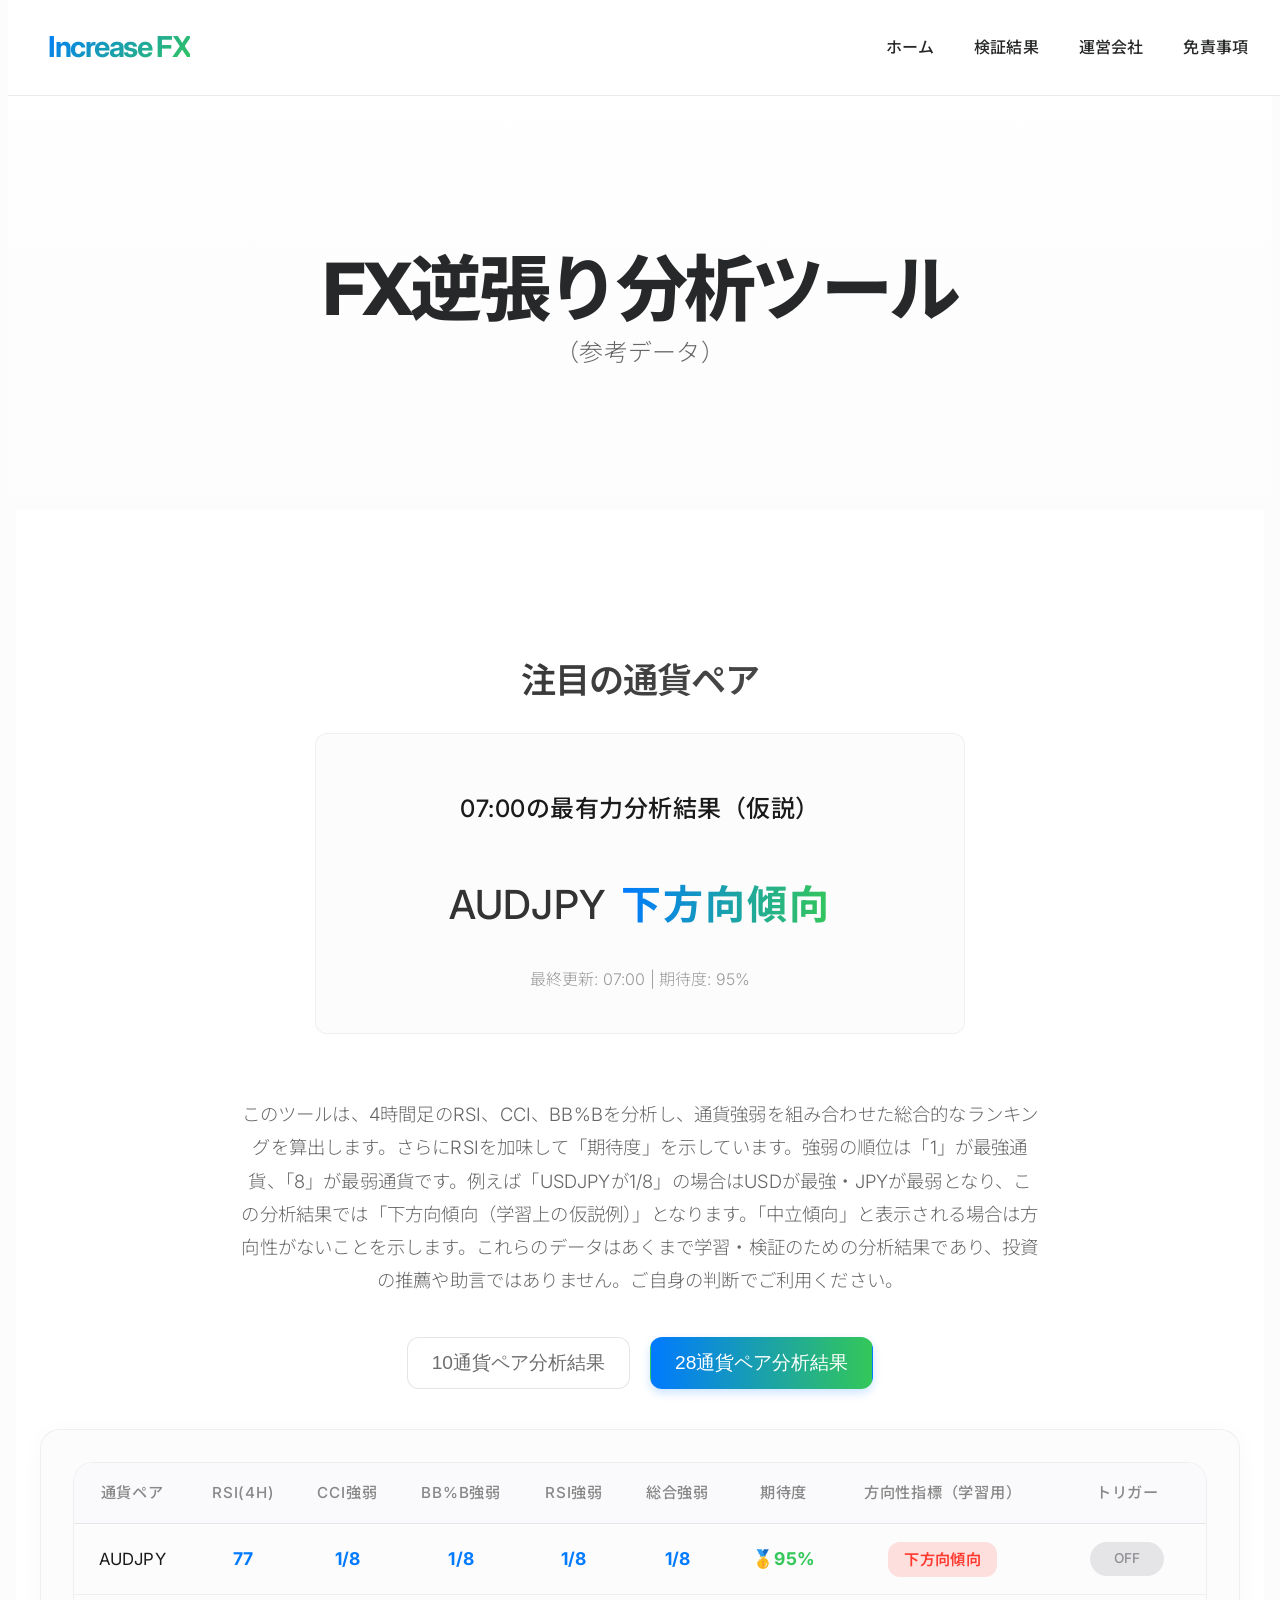
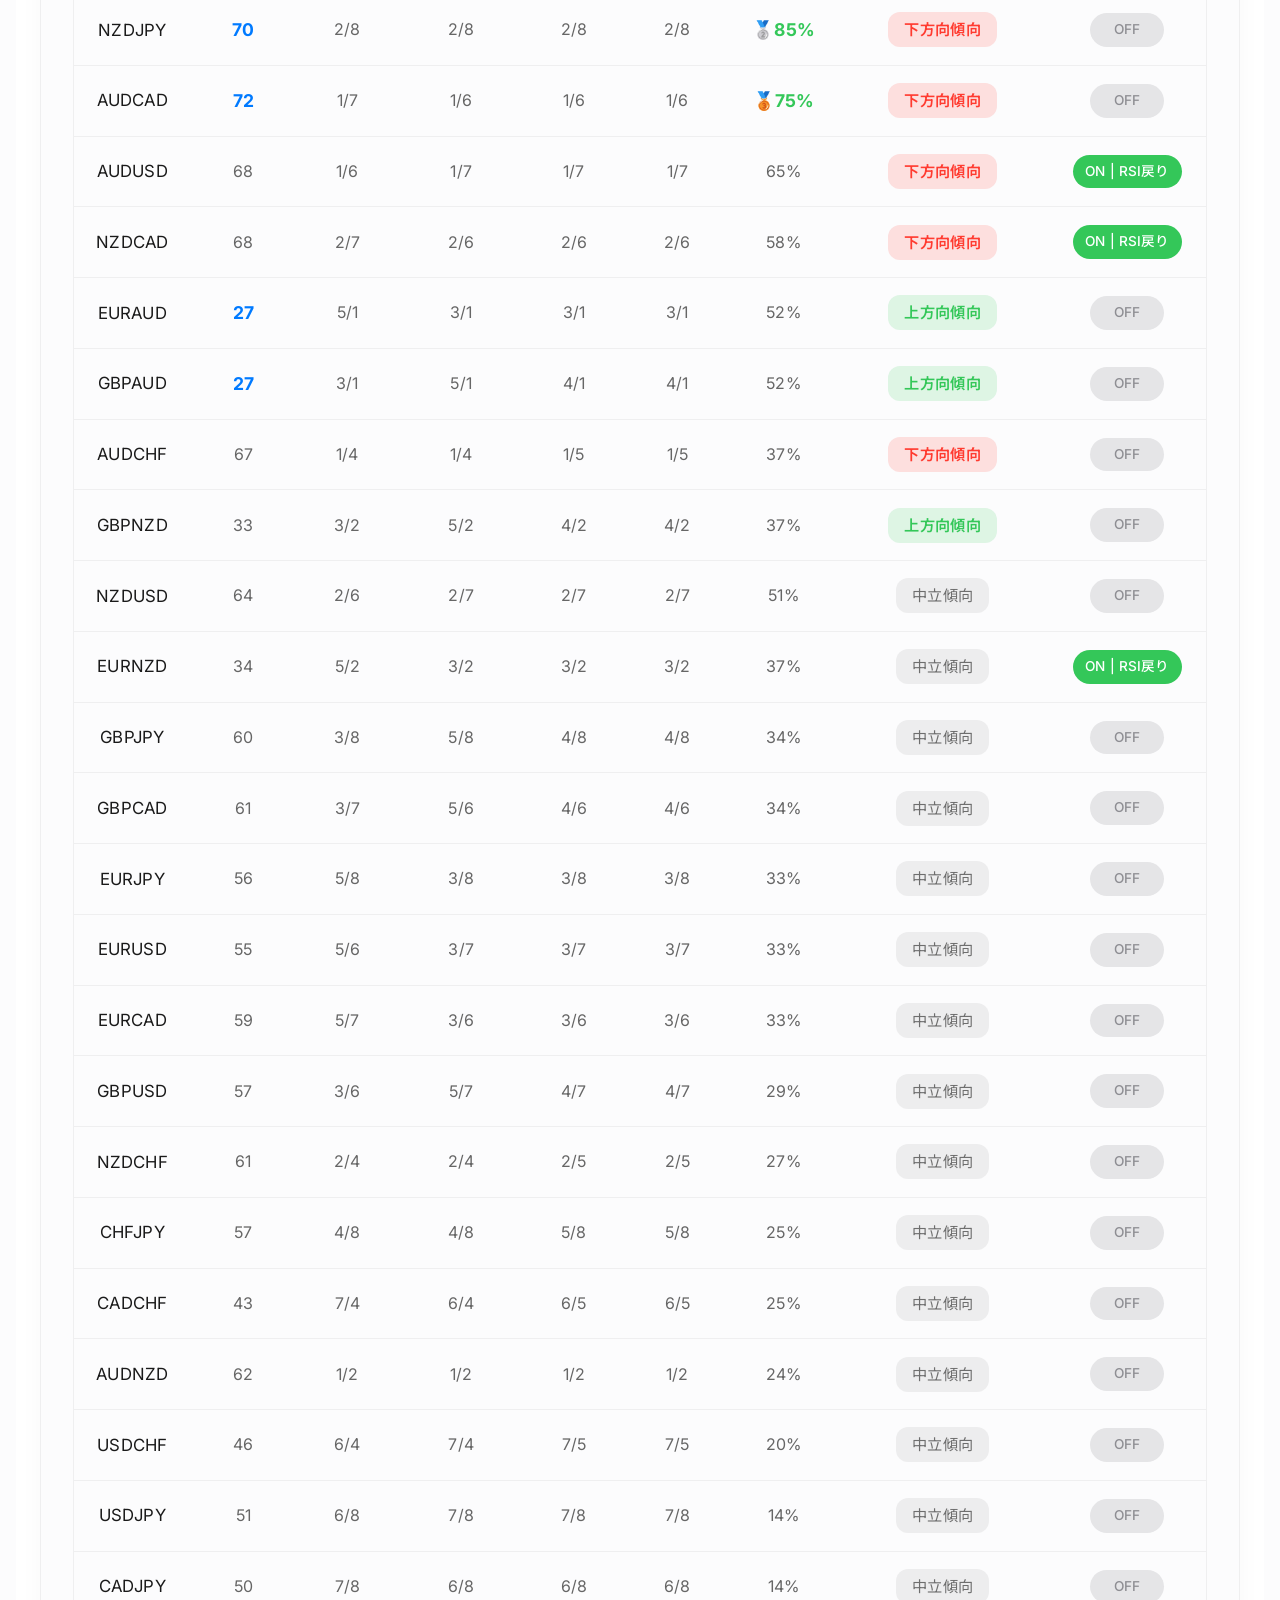
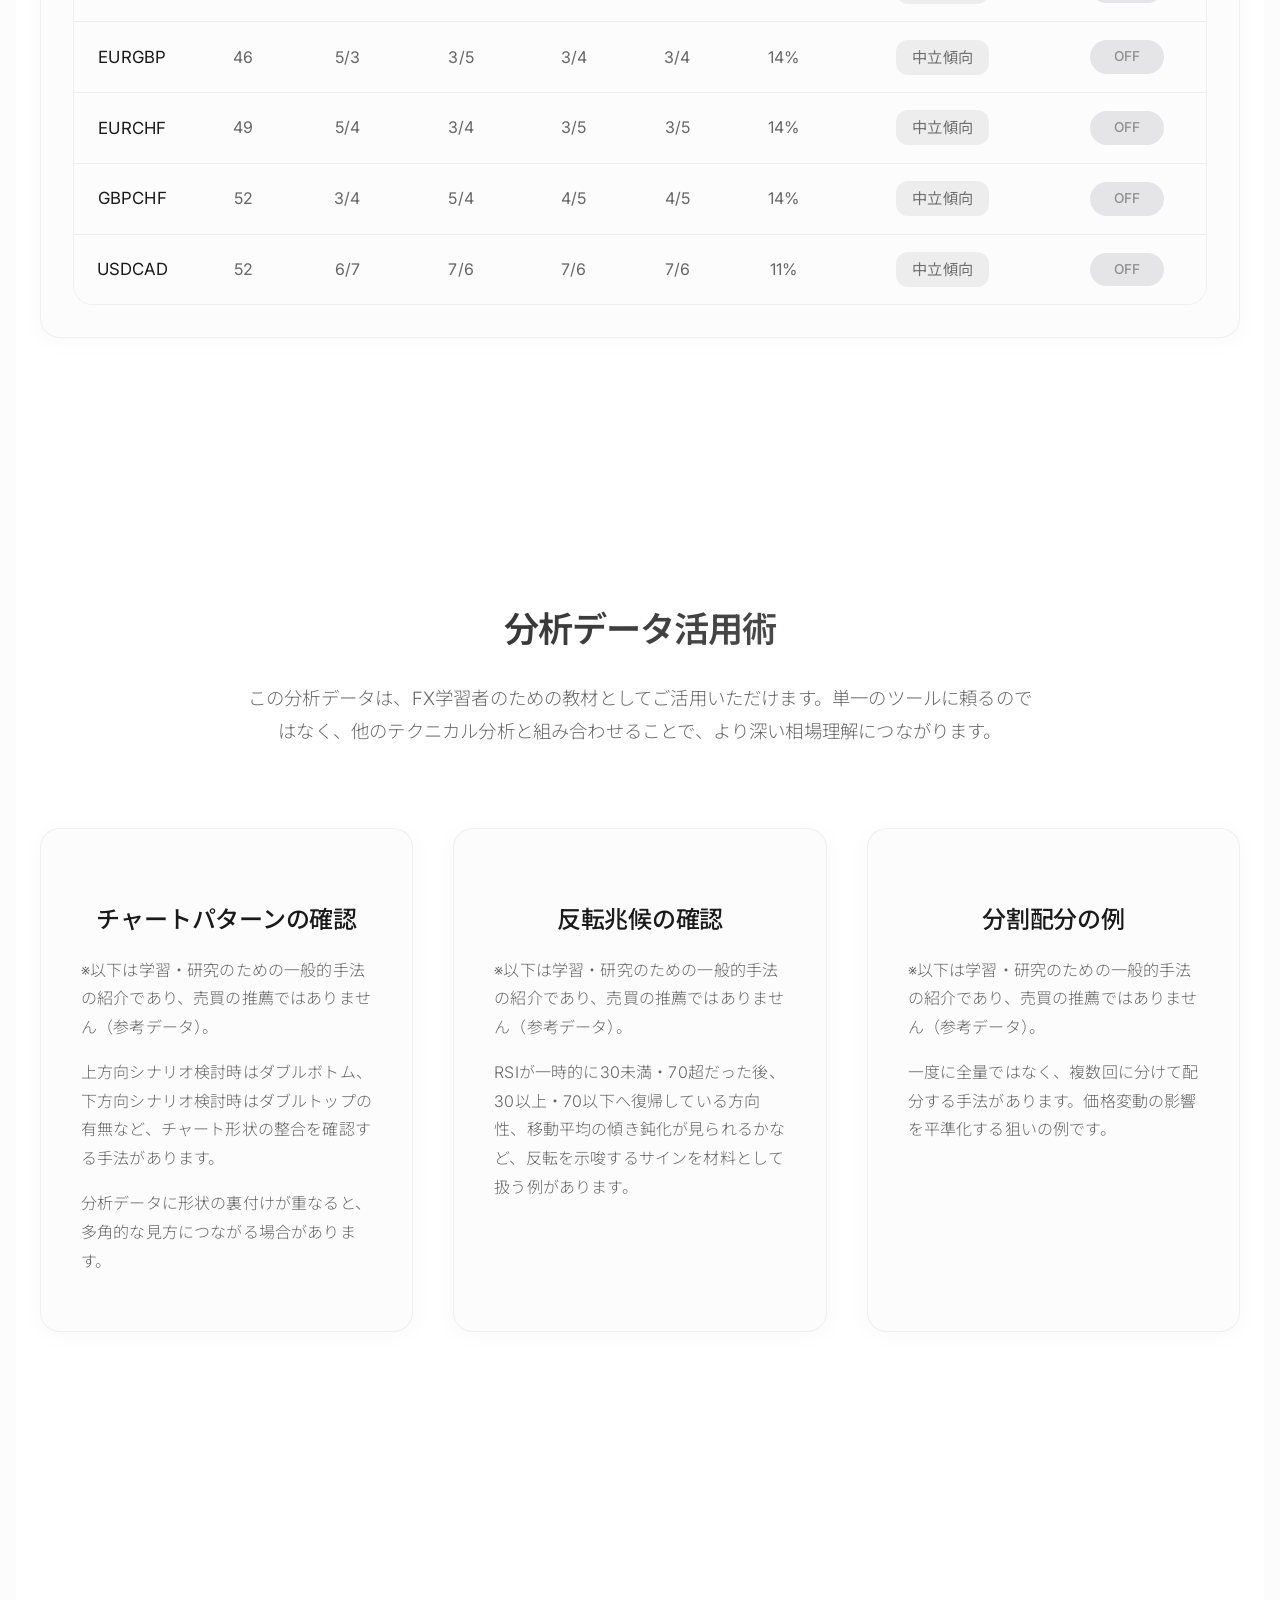
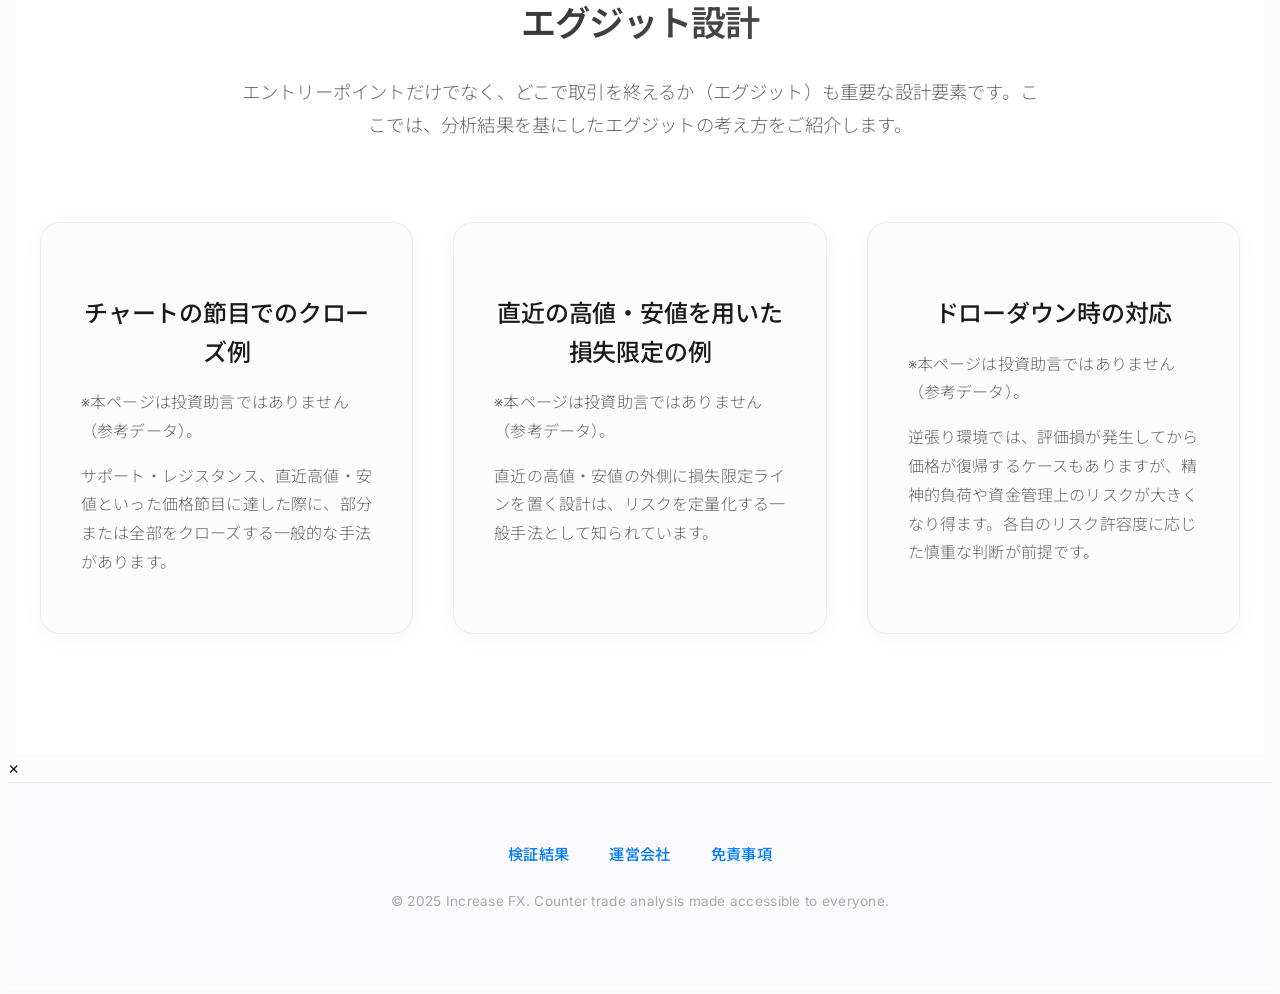
==== index.html @ c48e98fc "Update file_updater.py" ====
<!DOCTYPE html>
<html lang="ja">
<head>
    <meta charset="UTF-8">
    <meta name="viewport" content="width=device-width, initial-scale=1.0">
    <title>Increase FX - Counter Trade Analysis</title>
    <link rel="preconnect" href="https://fonts.googleapis.com">
    <link rel="preconnect" href="https://fonts.gstatic.com" crossorigin>
    <link href="https://fonts.googleapis.com/css2?family=Inter:wght@300;400;500;600;700;800&family=Noto+Sans+JP:wght@300;400;500;700&display=swap" rel="stylesheet">
    <style>
        body {
            font-family: 'Inter', 'Noto Sans JP', 'system-ui', '-apple-system', 'BlinkMacSystemFont', 'Segoe UI', 'Roboto', 'Helvetica Neue', Arial, sans-serif;
            color: #1a1a1a;
            line-height: 1.6;
            letter-spacing: -0.01em;
            font-size: 1.09rem;
            text-rendering: optimizeLegibility;
            font-smooth: always;
            -webkit-font-smoothing: antialiased;
            background: #fcfcfd;
        }

        .nav {
            position: fixed;
            top: 0;
            width: 100%;
            backdrop-filter: blur(20px);
            background: rgba(255, 255, 255, 0.85);
            border-bottom: 1px solid rgba(0, 0, 0, 0.08);
            z-index: 1000;
            padding: 16px 0;
        }

        .nav-container {
            max-width: 1200px;
            margin: 0 auto;
            display: flex;
            justify-content: space-between;
            align-items: center;
            padding: 0 24px;
        }
        
        .logo {
            font-size: 1.8rem;
            font-weight: 700;
            letter-spacing: -0.05em;
            font-family: 'Inter', sans-serif;
            background: linear-gradient(135deg, #007AFF, #34C759);
            -webkit-background-clip: text;
            -webkit-text-fill-color: transparent;
            background-clip: text;
            cursor: pointer;
        }
        
        .nav-links {
            display: flex;
            gap: 40px;
            list-style: none;
        }

        .nav-links a {
            font-weight: 500;
            font-size: 1rem;
            letter-spacing: 0.01em;
            color: #272829;
            text-decoration: none;
            transition: color 0.3s ease;
        }

        .nav-links a:hover {
            color: #007AFF;
        }

        .hero {
            padding: 180px 24px 120px;
            text-align: center;
            background: linear-gradient(180deg, #ffffff 0%, #fcfcfd 100%);
        }

        .hero h1 {
            font-size: 4.5rem;
            font-weight: 800;
            line-height: 1.15;
            letter-spacing: -0.05em;
            color: #272829;
            margin-bottom: 0px;
        }

        .hero p {
            font-size: 1.5rem;
            font-weight: 400;
            color: #6e6e6e;
            line-height: 1.7;
            letter-spacing: 0.01em;
            max-width: 700px;
            margin: 0 auto 48px;
        }
        
        .section {
            padding: 120px 24px;
            max-width: 1200px;
            margin: 0 auto;
            background: #fff;
        }
        
        .section-title {
            font-size: 2.5rem;
            font-weight: 700;
            line-height: 1.2;
            letter-spacing: -0.03em;
            color: #272829;
            text-align: center;
            margin-bottom: 12px;
        }
        
        .summary-box {
            background: #fcfcfd;
            border: 1px solid rgba(0, 0, 0, 0.05);
            border-radius: 12px;
            padding: 24px;
            text-align: center;
            margin: 0 auto 64px;
            max-width: 600px;
        }
        
        .summary-box h3 {
            font-size: 1.8rem;
            font-weight: 600;
            color: #1a1a1a;
            margin-bottom: 24px;
            letter-spacing: 0.02em;
        }
        
        .summary-box p {
            font-size: 2.5rem;
            font-weight: 500;
            color: #333333;
            margin-bottom: 16px;
            letter-spacing: 0.01em;
            display: flex;
            justify-content: center;
            align-items: center;
            gap: 15px;
        }

        .summary-box .summary-pair {
            font-size: 2.5rem;
            font-weight: 500;
            color: #333333;
        }

        .summary-box .summary-entry {
            font-size: 2.5rem;
            font-weight: 700;
            letter-spacing: 0.05em;
            -webkit-background-clip: text;
            -webkit-text-fill-color: transparent;
            background-clip: text;
        }

        .summary-box .summary-entry.up,
        .summary-box .summary-entry.down {
            background-image: linear-gradient(90deg, #007AFF, #34C759);
        }

        .summary-box .summary-entry.buy {
            background-image: linear-gradient(90deg, #34C759, #007AFF);
        }

        .summary-box .summary-entry.sell {
            background-image: linear-gradient(90deg, #FF3B30, #FF6B35);
        }

        .summary-box .summary-entry.neutral {
            background: none;
            -webkit-text-fill-color: #6e6e6e;
            color: #6e6e6e;
        }
        
        .summary-box .time-stamp {
            font-size: 1rem;
            color: #999;
            margin-top: 24px;
        }

        .section-subtitle {
            font-size: 1.15rem;
            font-weight: 400;
            color: #6e6e6e;
            line-height: 1.8;
            letter-spacing: 0.01em;
            text-align: center;
            margin-bottom: 72px;
            max-width: 800px;
            margin-left: auto;
            margin-right: auto;
        }

        .pair-toggle-container {
            display: flex;
            justify-content: center;
            gap: 20px;
            margin-top: 40px;
            margin-bottom: 40px;
        }

        .pair-toggle-btn {
            background: #fff;
            color: #6e6e6e;
            font-size: 1.2rem;
            font-weight: 500;
            padding: 12px 24px;
            border: 1px solid rgba(0, 0, 0, 0.1);
            border-radius: 12px;
            cursor: pointer;
            transition: all 0.3s ease;
        }

        .pair-toggle-btn:hover {
            color: #007AFF;
            border-color: #007AFF;
        }

        .pair-toggle-btn.active {
            background: linear-gradient(90deg, #007AFF, #34C759);
            color: #fff;
            border-color: transparent;
            box-shadow: 0 4px 10px rgba(0, 122, 255, 0.2);
        }

        .card {
            background: #fcfcfd;
            border: 1px solid rgba(0, 0, 0, 0.05);
            border-radius: 20px;
            padding: 32px;
            backdrop-filter: blur(20px);
            transition: all 0.3s ease;
            box-shadow: 0 4px 24px rgba(0, 0, 0, 0.03);
        }

        .card:hover {
            transform: translateY(-8px);
            border-color: rgba(0, 122, 255, 0.2);
            box-shadow: 0 16px 40px rgba(0, 0, 0, 0.08);
        }

        .table-container {
            overflow-x: auto;
            border-radius: 20px;
            background: #fcfcfd;
            border: 1px solid rgba(0, 0, 0, 0.05);
        }

        .data-table {
            width: 100%;
            border-collapse: collapse;
            font-size: 1rem;
            background: #fcfcfd;
        }
        
        .data-table th {
            background: #fafafc;
            padding: 18px 16px;
            text-align: center;
            font-weight: 500;
            border-bottom: 1px solid rgba(0, 0, 0, 0.08);
            color: #888888;
            font-size: 0.95rem;
            text-transform: uppercase;
            letter-spacing: 0.05em;
        }

        .data-table td {
            padding: 18px 16px;
            border-bottom: 1px solid rgba(0, 0, 0, 0.05);
            background: #fcfcfd;
            color: #666666;
            font-size: 1rem;
            text-align: center;
            font-weight: 400;
            letter-spacing: 0.01em;
            cursor: pointer;
        }

        .data-table tr:last-child td {
            border-bottom: none;
        }

        .data-table tr:hover {
            background: #f9f9fb;
        }

        .pair-name {
            font-weight: 600;
            color: #1a1a1a !important;
            font-size: 1.05rem !important;
        }

        .highlight-top3 {
            font-weight: 700 !important;
            font-size: 1.1rem !important;
            color: #34C759 !important;
        }

        .highlight-extreme-ranking {
            font-weight: 700 !important;
            font-size: 1.1rem !important;
            color: #007AFF !important;
        }

        .highlight-rsi-extreme {
            font-weight: 700 !important;
            font-size: 1.1rem !important;
            color: #007AFF !important;
        }

        .entry-normal {
            color: #888888;
            font-weight: 400;
            padding: 8px 16px;
            font-size: 0.95rem;
            letter-spacing: 0.02em;
        }
        
        .entry-stay {
            color: #6e6e6e;
            font-weight: 400;
            padding: 8px 16px;
            border-radius: 12px;
            background: rgba(110, 110, 110, 0.1);
            font-size: 0.95rem;
            letter-spacing: 0.02em;
        }

        .entry-buy {
            background: rgba(52, 199, 89, 0.15);
            color: #34C759;
            font-weight: 600;
            padding: 8px 16px;
            border-radius: 12px;
            font-size: 0.95rem;
            letter-spacing: 0.02em;
        }

        .entry-sell {
            background: rgba(255, 59, 48, 0.15);
            color: #FF3B30;
            font-weight: 600;
            padding: 8px 16px;
            border-radius: 12px;
            font-size: 0.95rem;
            letter-spacing: 0.02em;
        }

        .features {
            display: grid;
            grid-template-columns: repeat(auto-fit, minmax(320px, 1fr));
            gap: 40px;
            margin-top: 80px;
        }

        .feature {
            text-align: left;
            background: #fcfcfd;
            border: 1px solid rgba(0, 0, 0, 0.05);
            border-radius: 20px;
            padding: 40px;
            transition: all 0.3s ease;
            box-shadow: 0 4px 24px rgba(0, 0, 0, 0.03);
        }

        .feature:hover {
            transform: translateY(-8px);
            box-shadow: 0 16px 40px rgba(0, 0, 0, 0.08);
        }

        .feature h3 {
            font-size: 1.5rem;
            font-weight: 600;
            color: #1a1a1a;
            margin: 0 0 16px 0;
            text-align: center;
            letter-spacing: -0.01em;
        }

        .feature p {
            font-size: 1rem;
            font-weight: 400;
            color: #6e6e6e;
            line-height: 1.7;
            letter-spacing: 0.01em;
            margin: 0;
        }

        .footer {
            background: #fafafc;
            padding: 60px 24px;
            text-align: center;
            border-top: 1px solid rgba(0, 0, 0, 0.08);
        }

        .footer p {
            color: #aaaaaa;
            font-size: 0.85rem;
            line-height: 1.6;
            letter-spacing: 0.02em;
        }

        .footer-links {
            display: flex;
            justify-content: center;
            gap: 40px;
            margin-bottom: 24px;
        }

        .footer-links a {
            color: #007AFF;
            text-decoration: none;
            font-weight: 500;
            font-size: 0.95rem;
            letter-spacing: 0.02em;
        }

        .footer-links a:hover {
            text-decoration: underline;
        }

        .page {
            display: none;
            min-height: 80vh;
        }

        .page.active {
            display: block;
        }

        .page h2 {
            font-size: 2.2rem;
            font-weight: 600;
            margin-bottom: 32px;
            background: linear-gradient(135deg, #1a1a1a 0%, #666666 100%);
            -webkit-background-clip: text;
            -webkit-text-fill-color: transparent;
            background-clip: text;
        }

        .page h3 {
            font-size: 1.5rem;
            font-weight: 500;
            margin: 32px 0 16px 0;
            color: #1a1a1a;
        }

        .page p {
            color: #666666;
            line-height: 1.8;
            margin-bottom: 16px;
            font-weight: 300;
        }

        @media (max-width: 768px) {
            .hero h1 {
                font-size: 3.2rem;
                line-height: 1.2;
            }

            .hero p {
                font-size: 1.1rem;
            }

            .nav-links {
                display: none;
            }

            .data-table {
                font-size: 13px;
            }

            .data-table td {
                font-size: 12px;
                padding: 12px 8px;
            }

            .data-table th {
                font-size: 12px;
                padding: 12px 8px;
            }

            .features {
                grid-template-columns: 1fr;
            }

            .footer-links {
                flex-direction: column;
                gap: 16px;
            }

            .section-title {
                font-size: 2rem;
            }

            .pair-toggle-container {
                flex-direction: column;
                align-items: center;
                gap: 8px;
            }

            .pair-toggle-btn {
                width: 100%;
                max-width: 300px;
                border-radius: 12px !important;
            }
        }

        .scroll-indicator {
            position: fixed;
            top: 0;
            left: 0;
            width: 100%;
            height: 3px;
            background: linear-gradient(90deg, #007AFF, #34C759);
            transform-origin: left;
            transform: scaleX(0);
            z-index: 1001;
        }

        .loading {
            text-align: center;
            padding: 20px;
            color: #666;
        }

        .error {
            text-align: center;
            padding: 20px;
            color: #ff4444;
            background: #ffe6e6;
            border-radius: 8px;
            margin: 20px 0;
        }
        
        .trigger-on {
            background: #34C759;
            color: #ffffff;
            font-weight: 500;
            padding: 6px 12px;
            border-radius: 20px;
            font-size: 0.85rem;
            letter-spacing: 0.01em;
            display: inline-block;
            text-align: center;
            min-width: 50px;
            border: none;
            white-space: nowrap;
        }

        .trigger-off {
            background: #e5e5e7;
            color: #8e8e93;
            font-weight: 500;
            padding: 6px 12px;
            border-radius: 20px;
            font-size: 0.85rem;
            letter-spacing: 0.01em;
            display: inline-block;
            text-align: center;
            min-width: 50px;
            border: none;
            white-space: nowrap;
        }
    </style>
</head>
<body>
    <div class="scroll-indicator"></div>
    
    <nav class="nav">
        <div class="nav-container">
            <a href="#" onclick="showPage('home')" class="logo">Increase FX</a>
            <ul class="nav-links">
                <li><a href="#" onclick="showPage('home')">ホーム</a></li>
                <li><a href="#" onclick="showPage('results')">検証結果</a></li>
                <li><a href="#" onclick="showPage('company')">運営会社</a></li>
                <li><a href="#" onclick="showPage('disclaimer')">免責事項</a></li>
            </ul>
        </div>
    </nav>

    <div id="home" class="page active">
        <section class="hero">
            <h1>FX逆張り分析ツール</h1>
            <p>（参考データ）</p>
        </section>

        <section class="section" id="signals-section">
            <h2 class="section-title">注目の通貨ペア</h2>
            
            <div class="summary-box">
                <h3 id="summaryTitle">データ読み込み中...</h3>
                <p>
                    <span id="summaryPair" class="summary-pair"></span> 
                    <span id="summaryEntry" class="summary-entry"></span>
                </p>
                <p id="summaryTime" class="time-stamp"></p>
            </div>
            
            <p class="section-subtitle">このツールは、4時間足のRSI、CCI、BB%Bを分析し、通貨強弱を組み合わせた総合的なランキングを算出します。さらにRSIを加味して「期待度」を示しています。強弱の順位は「1」が最強通貨、「8」が最弱通貨です。例えば「USDJPYが1/8」の場合はUSDが最強・JPYが最弱となり、この分析結果では「下方向傾向（学習上の仮説例）」となります。「中立傾向」と表示される場合は方向性がないことを示します。これらのデータはあくまで学習・検証のための分析結果であり、投資の推薦や助言ではありません。ご自身の判断でご利用ください。</p>
            
            <div class="pair-toggle-container">
                <button class="pair-toggle-btn" id="btn-10pair" onclick="switchPairView('10pair')">10通貨ペア分析結果</button>
                <button class="pair-toggle-btn active" id="btn-28pair" onclick="switchPairView('28pair')">28通貨ペア分析結果</button>
            </div>
            
            <div class="card">
                <div id="loadingIndicator" class="loading">データを読み込んでいます...</div>
                <div id="errorIndicator" class="error" style="display: none;"></div>
                <div class="table-container" id="tableContainer" style="display: none;">
                    <table class="data-table">
                        <thead>
                            <tr>
                                <th>通貨ペア</th>
                                <th>RSI(4H)</th>
                                <th>CCI強弱</th>
                                <th>BB%B強弱</th>
                                <th>RSI強弱</th>
                                <th>総合強弱</th>
                                <th>期待度</th>
                                <th>方向性指標（学習用）</th>
                                <th>トリガー</th>
                            </tr>
                        </thead>
                        <tbody id="dataTable">
                            </tbody>
                    </table>
                </div>
            </div>
        </section>

        <section class="section">
            <h2 class="section-title">分析データ活用術</h2>
            <p class="section-subtitle">この分析データは、FX学習者のための教材としてご活用いただけます。単一のツールに頼るのではなく、他のテクニカル分析と組み合わせることで、より深い相場理解につながります。</p>
            
            <div class="features">
                <div class="feature">
                    <h3>チャートパターンの確認</h3>
                    <p>※以下は学習・研究のための一般的手法の紹介であり、売買の推薦ではありません（参考データ）。</p>
                    <p>上方向シナリオ検討時はダブルボトム、下方向シナリオ検討時はダブルトップの有無など、チャート形状の整合を確認する手法があります。</p>
                    <p>分析データに形状の裏付けが重なると、多角的な見方につながる場合があります。</p>
                </div>
                <div class="feature">
                    <h3>反転兆候の確認</h3>
                    <p>※以下は学習・研究のための一般的手法の紹介であり、売買の推薦ではありません（参考データ）。</p>
                    <p>RSIが一時的に30未満・70超だった後、30以上・70以下へ復帰している方向性、移動平均の傾き鈍化が見られるかなど、反転を示唆するサインを材料として扱う例があります。</p>
                </div>
                <div class="feature">
                    <h3>分割配分の例</h3>
                    <p>※以下は学習・研究のための一般的手法の紹介であり、売買の推薦ではありません（参考データ）。</p>
                    <p>一度に全量ではなく、複数回に分けて配分する手法があります。価格変動の影響を平準化する狙いの例です。</p>
                </div>
            </div>
        </section>

        <section class="section">
            <h2 class="section-title">エグジット設計</h2>
            <p class="section-subtitle">エントリーポイントだけでなく、どこで取引を終えるか（エグジット）も重要な設計要素です。ここでは、分析結果を基にしたエグジットの考え方をご紹介します。</p>
            <div class="features">
                <div class="feature">
                    <h3>チャートの節目でのクローズ例</h3>
                    <p>※本ページは投資助言ではありません（参考データ）。</p>
                    <p>サポート・レジスタンス、直近高値・安値といった価格節目に達した際に、部分または全部をクローズする一般的な手法があります。</p>
                </div>
                <div class="feature">
                    <h3>直近の高値・安値を用いた損失限定の例</h3>
                    <p>※本ページは投資助言ではありません（参考データ）。</p>
                    <p>直近の高値・安値の外側に損失限定ラインを置く設計は、リスクを定量化する一般手法として知られています。</p>
                </div>
                <div class="feature">
                    <h3>ドローダウン時の対応</h3>
                    <p>※本ページは投資助言ではありません（参考データ）。</p>
                    <p>逆張り環境では、評価損が発生してから価格が復帰するケースもありますが、精神的負荷や資金管理上のリスクが大きくなり得ます。各自のリスク許容度に応じた慎重な判断が前提です。</p>
                </div>
            </div>
        </section>
    </div>

    <div id="company" class="page">
        <section class="section">
            <h2>運営会社</h2>
            <h3>会社概要</h3>
            <p>会社名: インクリーズ株式会社</p>
            <p>設立: 2022年12月2日</p>
            <p>資本金: 1,000,000円</p>
            <p>代表者: 中野由仁</p>
            <p>所在地: 大阪市中央区南新町１丁目２−３</p>
            <p>電話: 06-6940-0330</p>
        </section>
    </div>

    <div id="disclaimer" class="page">
        <section class="section">
            <h2>免責事項</h2>
            
            <h3>投資リスクについて</h3>
            <p>FX取引は高いリスクを伴う投資行為です。レバレッジ効果により、投資元本を上回る損失が発生する可能性があります。</p>
            
            <h3>情報の利用について</h3>
            <p>本サイトで提供される情報は、投資の参考情報として提供されており、投資の推薦や勧誘を目的としたものではありません。本サイトの内容は教育・研究用の参考データであり、実際の取引への直接利用は推薦いたしません。</p>
            
            <h3>投資判断の責任</h3>
            <p>すべての投資判断は、利用者ご自身の責任において行ってください。本サイトの情報を利用した結果生じるいかなる損失について、当サイトは一切の責任を負いません。</p>
            
            <h3>情報の正確性について</h3>
            <p>本サイトの情報は正確性を期しておりますが、完全性や適時性を保証するものではありません。表示されるデータは遅延や過去データを含む場合があり、リアルタイムの取引判断に利用できるものではありません。</p>
            
            <h3>第三者責任の否定</h3>
            <p>当サイトにリンクされた外部サービスや掲載データの出典についても、その正確性や完全性を保証するものではありません。</p>
            
            <h3>リスク管理の重要性</h3>
            <p>FX取引を行う際は、適切なリスク管理を行い、余裕資金の範囲内で取引を行うことを強く推薦します。</p>
        </section>
    </div>

    <div id="results" class="page">
        <section class="section">
            <h2>検証結果</h2>
            <p class="section-subtitle">10日分の検証結果です。エントリーしてから240時間分のチャートです。実際にエントリーしてから、どのように価格が推移したかをご確認いただけます。逆張りのトレードの有効性についてご参考ください。</p>
            <div class="card">
                <div class="table-container">
                    <table class="data-table">
                        <thead>
                            <tr>
                                <th style="text-align: center;">エントリー</th>
                                <th style="text-align: center;">8月19日</th>
                                <th style="text-align: center;">8月20日</th>
                                <th style="text-align: center;">8月21日</th>
                                <th style="text-align: center;">8月22日</th>
                                <th style="text-align: center;">8月25日</th>
                                <th style="text-align: center;">8月26日</th>
                                <th style="text-align: center;">8月27日</th>
                                <th style="text-align: center;">8月28日</th>
                                <th style="text-align: center;">8月29日</th>
                                <th style="text-align: center;">9月1日</th>
                            </tr>
                        </thead>
                        <tbody>
                            <tr>
                                <td>0:00</td>
                                <td onclick="showModal('image_afa159.png')"><img src="thumbnail.jpg" alt="チャート画像" class="chart-thumbnail"></td>
                                <td onclick="showModal('image_afa159.png')"><img src="thumbnail.jpg" alt="チャート画像" class="chart-thumbnail"></td>
                                <td onclick="showModal('image_afa159.png')"><img src="thumbnail.jpg" alt="チャート画像" class="chart-thumbnail"></td>
                                <td onclick="showModal('image_afa159.png')"><img src="thumbnail.jpg" alt="チャート画像" class="chart-thumbnail"></td>
                                <td onclick="showModal('image_afa159.png')"><img src="thumbnail.jpg" alt="チャート画像" class="chart-thumbnail"></td>
                                <td onclick="showModal('image_afa159.png')"><img src="thumbnail.jpg" alt="チャート画像" class="chart-thumbnail"></td>
                                <td onclick="showModal('image_afa159.png')"><img src="thumbnail.jpg" alt="チャート画像" class="chart-thumbnail"></td>
                                <td onclick="showModal('image_afa159.png')"><img src="thumbnail.jpg" alt="チャート画像" class="chart-thumbnail"></td>
                                <td onclick="showModal('image_afa159.png')"><img src="thumbnail.jpg" alt="チャート画像" class="chart-thumbnail"></td>
                                <td onclick="showModal('image_afa159.png')"><img src="thumbnail.jpg" alt="チャート画像" class="chart-thumbnail"></td>
                            </tr>
                            <tr>
                                <td>1:00</td>
                                <td onclick="showModal('image_afa159.png')"><img src="thumbnail.jpg" alt="チャート画像" class="chart-thumbnail"></td>
                                <td onclick="showModal('image_afa159.png')"><img src="thumbnail.jpg" alt="チャート画像" class="chart-thumbnail"></td>
                                <td onclick="showModal('image_afa159.png')"><img src="thumbnail.jpg" alt="チャート画像" class="chart-thumbnail"></td>
                                <td onclick="showModal('image_afa159.png')"><img src="thumbnail.jpg" alt="チャート画像" class="chart-thumbnail"></td>
                                <td onclick="showModal('image_afa159.png')"><img src="thumbnail.jpg" alt="チャート画像" class="chart-thumbnail"></td>
                                <td onclick="showModal('image_afa159.png')"><img src="thumbnail.jpg" alt="チャート画像" class="chart-thumbnail"></td>
                                <td onclick="showModal('image_afa159.png')"><img src="thumbnail.jpg" alt="チャート画像" class="chart-thumbnail"></td>
                                <td onclick="showModal('image_afa159.png')"><img src="thumbnail.jpg" alt="チャート画像" class="chart-thumbnail"></td>
                                <td onclick="showModal('image_afa159.png')"><img src="thumbnail.jpg" alt="チャート画像" class="chart-thumbnail"></td>
                                <td onclick="showModal('image_afa159.png')"><img src="thumbnail.jpg" alt="チャート画像" class="chart-thumbnail"></td>
                            </tr>
                            <tr>
                                <td>2:00</td>
                                <td onclick="showModal('image_afa159.png')"><img src="thumbnail.jpg" alt="チャート画像" class="chart-thumbnail"></td>
                                <td onclick="showModal('image_afa159.png')"><img src="thumbnail.jpg" alt="チャート画像" class="chart-thumbnail"></td>
                                <td onclick="showModal('image_afa159.png')"><img src="thumbnail.jpg" alt="チャート画像" class="chart-thumbnail"></td>
                                <td onclick="showModal('image_afa159.png')"><img src="thumbnail.jpg" alt="チャート画像" class="chart-thumbnail"></td>
                                <td onclick="showModal('image_afa159.png')"><img src="thumbnail.jpg" alt="チャート画像" class="chart-thumbnail"></td>
                                <td onclick="showModal('image_afa159.png')"><img src="thumbnail.jpg" alt="チャート画像" class="chart-thumbnail"></td>
                                <td onclick="showModal('image_afa159.png')"><img src="thumbnail.jpg" alt="チャート画像" class="chart-thumbnail"></td>
                                <td onclick="showModal('image_afa159.png')"><img src="thumbnail.jpg" alt="チャート画像" class="chart-thumbnail"></td>
                                <td onclick="showModal('image_afa159.png')"><img src="thumbnail.jpg" alt="チャート画像" class="chart-thumbnail"></td>
                                <td onclick="showModal('image_afa159.png')"><img src="thumbnail.jpg" alt="チャート画像" class="chart-thumbnail"></td>
                            </tr>
                            <tr>
                                <td>3:00</td>
                                <td onclick="showModal('image_afa159.png')"><img src="thumbnail.jpg" alt="チャート画像" class="chart-thumbnail"></td>
                                <td onclick="showModal('image_afa159.png')"><img src="thumbnail.jpg" alt="チャート画像" class="chart-thumbnail"></td>
                                <td onclick="showModal('image_afa159.png')"><img src="thumbnail.jpg" alt="チャート画像" class="chart-thumbnail"></td>
                                <td onclick="showModal('image_afa159.png')"><img src="thumbnail.jpg" alt="チャート画像" class="chart-thumbnail"></td>
                                <td onclick="showModal('image_afa159.png')"><img src="thumbnail.jpg" alt="チャート画像" class="chart-thumbnail"></td>
                                <td onclick="showModal('image_afa159.png')"><img src="thumbnail.jpg" alt="チャート画像" class="chart-thumbnail"></td>
                                <td onclick="showModal('image_afa159.png')"><img src="thumbnail.jpg" alt="チャート画像" class="chart-thumbnail"></td>
                                <td onclick="showModal('image_afa159.png')"><img src="thumbnail.jpg" alt="チャート画像" class="chart-thumbnail"></td>
                                <td onclick="showModal('image_afa159.png')"><img src="thumbnail.jpg" alt="チャート画像" class="chart-thumbnail"></td>
                                <td onclick="showModal('image_afa159.png')"><img src="thumbnail.jpg" alt="チャート画像" class="chart-thumbnail"></td>
                            </tr>
                            <tr>
                                <td>4:00</td>
                                <td onclick="showModal('image_afa159.png')"><img src="thumbnail.jpg" alt="チャート画像" class="chart-thumbnail"></td>
                                <td onclick="showModal('image_afa159.png')"><img src="thumbnail.jpg" alt="チャート画像" class="chart-thumbnail"></td>
                                <td onclick="showModal('image_afa159.png')"><img src="thumbnail.jpg" alt="チャート画像" class="chart-thumbnail"></td>
                                <td onclick="showModal('image_afa159.png')"><img src="thumbnail.jpg" alt="チャート画像" class="chart-thumbnail"></td>
                                <td onclick="showModal('image_afa159.png')"><img src="thumbnail.jpg" alt="チャート画像" class="chart-thumbnail"></td>
                                <td onclick="showModal('image_afa159.png')"><img src="thumbnail.jpg" alt="チャート画像" class="chart-thumbnail"></td>
                                <td onclick="showModal('image_afa159.png')"><img src="thumbnail.jpg" alt="チャート画像" class="chart-thumbnail"></td>
                                <td onclick="showModal('image_afa159.png')"><img src="thumbnail.jpg" alt="チャート画像" class="chart-thumbnail"></td>
                                <td onclick="showModal('image_afa159.png')"><img src="thumbnail.jpg" alt="チャート画像" class="chart-thumbnail"></td>
                                <td onclick="showModal('image_afa159.png')"><img src="thumbnail.jpg" alt="チャート画像" class="chart-thumbnail"></td>
                            </tr>
                            <tr>
                                <td>5:00</td>
                                <td onclick="showModal('image_afa159.png')"><img src="thumbnail.jpg" alt="チャート画像" class="chart-thumbnail"></td>
                                <td onclick="showModal('image_afa159.png')"><img src="thumbnail.jpg" alt="チャート画像" class="chart-thumbnail"></td>
                                <td onclick="showModal('image_afa159.png')"><img src="thumbnail.jpg" alt="チャート画像" class="chart-thumbnail"></td>
                                <td onclick="showModal('image_afa159.png')"><img src="thumbnail.jpg" alt="チャート画像" class="chart-thumbnail"></td>
                                <td onclick="showModal('image_afa159.png')"><img src="thumbnail.jpg" alt="チャート画像" class="chart-thumbnail"></td>
                                <td onclick="showModal('image_afa159.png')"><img src="thumbnail.jpg" alt="チャート画像" class="chart-thumbnail"></td>
                                <td onclick="showModal('image_afa159.png')"><img src="thumbnail.jpg" alt="チャート画像" class="chart-thumbnail"></td>
                                <td onclick="showModal('image_afa159.png')"><img src="thumbnail.jpg" alt="チャート画像" class="chart-thumbnail"></td>
                                <td onclick="showModal('image_afa159.png')"><img src="thumbnail.jpg" alt="チャート画像" class="chart-thumbnail"></td>
                                <td onclick="showModal('image_afa159.png')"><img src="thumbnail.jpg" alt="チャート画像" class="chart-thumbnail"></td>
                            </tr>
                            <tr>
                                <td>6:00</td>
                                <td onclick="showModal('image_afa159.png')"><img src="thumbnail.jpg" alt="チャート画像" class="chart-thumbnail"></td>
                                <td onclick="showModal('image_afa159.png')"><img src="thumbnail.jpg" alt="チャート画像" class="chart-thumbnail"></td>
                                <td onclick="showModal('image_afa159.png')"><img src="thumbnail.jpg" alt="チャート画像" class="chart-thumbnail"></td>
                                <td onclick="showModal('image_afa159.png')"><img src="thumbnail.jpg" alt="チャート画像" class="chart-thumbnail"></td>
                                <td onclick="showModal('image_afa159.png')"><img src="thumbnail.jpg" alt="チャート画像" class="chart-thumbnail"></td>
                                <td onclick="showModal('image_afa159.png')"><img src="thumbnail.jpg" alt="チャート画像" class="chart-thumbnail"></td>
                                <td onclick="showModal('image_afa159.png')"><img src="thumbnail.jpg" alt="チャート画像" class="chart-thumbnail"></td>
                                <td onclick="showModal('image_afa159.png')"><img src="thumbnail.jpg" alt="チャート画像" class="chart-thumbnail"></td>
                                <td onclick="showModal('image_afa159.png')"><img src="thumbnail.jpg" alt="チャート画像" class="chart-thumbnail"></td>
                                <td onclick="showModal('image_afa159.png')"><img src="thumbnail.jpg" alt="チャート画像" class="chart-thumbnail"></td>
                            </tr>
                            <tr>
                                <td>7:00</td>
                                <td onclick="showModal('image_afa159.png')"><img src="thumbnail.jpg" alt="チャート画像" class="chart-thumbnail"></td>
                                <td onclick="showModal('image_afa159.png')"><img src="thumbnail.jpg" alt="チャート画像" class="chart-thumbnail"></td>
                                <td onclick="showModal('image_afa159.png')"><img src="thumbnail.jpg" alt="チャート画像" class="chart-thumbnail"></td>
                                <td onclick="showModal('image_afa159.png')"><img src="thumbnail.jpg" alt="チャート画像" class="chart-thumbnail"></td>
                                <td onclick="showModal('image_afa159.png')"><img src="thumbnail.jpg" alt="チャート画像" class="chart-thumbnail"></td>
                                <td onclick="showModal('image_afa159.png')"><img src="thumbnail.jpg" alt="チャート画像" class="chart-thumbnail"></td>
                                <td onclick="showModal('image_afa159.png')"><img src="thumbnail.jpg" alt="チャート画像" class="chart-thumbnail"></td>
                                <td onclick="showModal('image_afa159.png')"><img src="thumbnail.jpg" alt="チャート画像" class="chart-thumbnail"></td>
                                <td onclick="showModal('image_afa159.png')"><img src="thumbnail.jpg" alt="チャート画像" class="chart-thumbnail"></td>
                                <td onclick="showModal('image_afa159.png')"><img src="thumbnail.jpg" alt="チャート画像" class="chart-thumbnail"></td>
                            </tr>
                            <tr>
                                <td>8:00</td>
                                <td onclick="showModal('image_afa159.png')"><img src="thumbnail.jpg" alt="チャート画像" class="chart-thumbnail"></td>
                                <td onclick="showModal('image_afa159.png')"><img src="thumbnail.jpg" alt="チャート画像" class="chart-thumbnail"></td>
                                <td onclick="showModal('image_afa159.png')"><img src="thumbnail.jpg" alt="チャート画像" class="chart-thumbnail"></td>
                                <td onclick="showModal('image_afa159.png')"><img src="thumbnail.jpg" alt="チャート画像" class="chart-thumbnail"></td>
                                <td onclick="showModal('image_afa159.png')"><img src="thumbnail.jpg" alt="チャート画像" class="chart-thumbnail"></td>
                                <td onclick="showModal('image_afa159.png')"><img src="thumbnail.jpg" alt="チャート画像" class="chart-thumbnail"></td>
                                <td onclick="showModal('image_afa159.png')"><img src="thumbnail.jpg" alt="チャート画像" class="chart-thumbnail"></td>
                                <td onclick="showModal('image_afa159.png')"><img src="thumbnail.jpg" alt="チャート画像" class="chart-thumbnail"></td>
                                <td onclick="showModal('image_afa159.png')"><img src="thumbnail.jpg" alt="チャート画像" class="chart-thumbnail"></td>
                                <td onclick="showModal('image_afa159.png')"><img src="thumbnail.jpg" alt="チャート画像" class="chart-thumbnail"></td>
                            </tr>
                            <tr>
                                <td>9:00</td>
                                <td onclick="showModal('image_afa159.png')"><img src="thumbnail.jpg" alt="チャート画像" class="chart-thumbnail"></td>
                                <td onclick="showModal('image_afa159.png')"><img src="thumbnail.jpg" alt="チャート画像" class="chart-thumbnail"></td>
                                <td onclick="showModal('image_afa159.png')"><img src="thumbnail.jpg" alt="チャート画像" class="chart-thumbnail"></td>
                                <td onclick="showModal('image_afa159.png')"><img src="thumbnail.jpg" alt="チャート画像" class="chart-thumbnail"></td>
                                <td onclick="showModal('image_afa159.png')"><img src="thumbnail.jpg" alt="チャート画像" class="chart-thumbnail"></td>
                                <td onclick="showModal('image_afa159.png')"><img src="thumbnail.jpg" alt="チャート画像" class="chart-thumbnail"></td>
                                <td onclick="showModal('image_afa159.png')"><img src="thumbnail.jpg" alt="チャート画像" class="chart-thumbnail"></td>
                                <td onclick="showModal('image_afa159.png')"><img src="thumbnail.jpg" alt="チャート画像" class="chart-thumbnail"></td>
                                <td onclick="showModal('image_afa159.png')"><img src="thumbnail.jpg" alt="チャート画像" class="chart-thumbnail"></td>
                                <td onclick="showModal('image_afa159.png')"><img src="thumbnail.jpg" alt="チャート画像" class="chart-thumbnail"></td>
                            </tr>
                            <tr>
                                <td>10:00</td>
                                <td onclick="showModal('image_afa159.png')"><img src="thumbnail.jpg" alt="チャート画像" class="chart-thumbnail"></td>
                                <td onclick="showModal('image_afa159.png')"><img src="thumbnail.jpg" alt="チャート画像" class="chart-thumbnail"></td>
                                <td onclick="showModal('image_afa159.png')"><img src="thumbnail.jpg" alt="チャート画像" class="chart-thumbnail"></td>
                                <td onclick="showModal('image_afa159.png')"><img src="thumbnail.jpg" alt="チャート画像" class="chart-thumbnail"></td>
                                <td onclick="showModal('image_afa159.png')"><img src="thumbnail.jpg" alt="チャート画像" class="chart-thumbnail"></td>
                                <td onclick="showModal('image_afa159.png')"><img src="thumbnail.jpg" alt="チャート画像" class="chart-thumbnail"></td>
                                <td onclick="showModal('image_afa159.png')"><img src="thumbnail.jpg" alt="チャート画像" class="chart-thumbnail"></td>
                                <td onclick="showModal('image_afa159.png')"><img src="thumbnail.jpg" alt="チャート画像" class="chart-thumbnail"></td>
                                <td onclick="showModal('image_afa159.png')"><img src="thumbnail.jpg" alt="チャート画像" class="chart-thumbnail"></td>
                                <td onclick="showModal('image_afa159.png')"><img src="thumbnail.jpg" alt="チャート画像" class="chart-thumbnail"></td>
                            </tr>
                            <tr>
                                <td>11:00</td>
                                <td onclick="showModal('image_afa159.png')"><img src="thumbnail.jpg" alt="チャート画像" class="chart-thumbnail"></td>
                                <td onclick="showModal('image_afa159.png')"><img src="thumbnail.jpg" alt="チャート画像" class="chart-thumbnail"></td>
                                <td onclick="showModal('image_afa159.png')"><img src="thumbnail.jpg" alt="チャート画像" class="chart-thumbnail"></td>
                                <td onclick="showModal('image_afa159.png')"><img src="thumbnail.jpg" alt="チャート画像" class="chart-thumbnail"></td>
                                <td onclick="showModal('image_afa159.png')"><img src="thumbnail.jpg" alt="チャート画像" class="chart-thumbnail"></td>
                                <td onclick="showModal('image_afa159.png')"><img src="thumbnail.jpg" alt="チャート画像" class="chart-thumbnail"></td>
                                <td onclick="showModal('image_afa159.png')"><img src="thumbnail.jpg" alt="チャート画像" class="chart-thumbnail"></td>
                                <td onclick="showModal('image_afa159.png')"><img src="thumbnail.jpg" alt="チャート画像" class="chart-thumbnail"></td>
                                <td onclick="showModal('image_afa159.png')"><img src="thumbnail.jpg" alt="チャート画像" class="chart-thumbnail"></td>
                                <td onclick="showModal('image_afa159.png')"><img src="thumbnail.jpg" alt="チャート画像" class="chart-thumbnail"></td>
                            </tr>
                            <tr>
                                <td>12:00</td>
                                <td onclick="showModal('image_afa159.png')"><img src="thumbnail.jpg" alt="チャート画像" class="chart-thumbnail"></td>
                                <td onclick="showModal('image_afa159.png')"><img src="thumbnail.jpg" alt="チャート画像" class="chart-thumbnail"></td>
                                <td onclick="showModal('image_afa159.png')"><img src="thumbnail.jpg" alt="チャート画像" class="chart-thumbnail"></td>
                                <td onclick="showModal('image_afa159.png')"><img src="thumbnail.jpg" alt="チャート画像" class="chart-thumbnail"></td>
                                <td onclick="showModal('image_afa159.png')"><img src="thumbnail.jpg" alt="チャート画像" class="chart-thumbnail"></td>
                                <td onclick="showModal('image_afa159.png')"><img src="thumbnail.jpg" alt="チャート画像" class="chart-thumbnail"></td>
                                <td onclick="showModal('image_afa159.png')"><img src="thumbnail.jpg" alt="チャート画像" class="chart-thumbnail"></td>
                                <td onclick="showModal('image_afa159.png')"><img src="thumbnail.jpg" alt="チャート画像" class="chart-thumbnail"></td>
                                <td onclick="showModal('image_afa159.png')"><img src="thumbnail.jpg" alt="チャート画像" class="chart-thumbnail"></td>
                                <td onclick="showModal('image_afa159.png')"><img src="thumbnail.jpg" alt="チャート画像" class="chart-thumbnail"></td>
                            </tr>
                            <tr>
                                <td>13:00</td>
                                <td onclick="showModal('image_afa159.png')"><img src="thumbnail.jpg" alt="チャート画像" class="chart-thumbnail"></td>
                                <td onclick="showModal('image_afa159.png')"><img src="thumbnail.jpg" alt="チャート画像" class="chart-thumbnail"></td>
                                <td onclick="showModal('image_afa159.png')"><img src="thumbnail.jpg" alt="チャート画像" class="chart-thumbnail"></td>
                                <td onclick="showModal('image_afa159.png')"><img src="thumbnail.jpg" alt="チャート画像" class="chart-thumbnail"></td>
                                <td onclick="showModal('image_afa159.png')"><img src="thumbnail.jpg" alt="チャート画像" class="chart-thumbnail"></td>
                                <td onclick="showModal('image_afa159.png')"><img src="thumbnail.jpg" alt="チャート画像" class="chart-thumbnail"></td>
                                <td onclick="showModal('image_afa159.png')"><img src="thumbnail.jpg" alt="チャート画像" class="chart-thumbnail"></td>
                                <td onclick="showModal('image_afa159.png')"><img src="thumbnail.jpg" alt="チャート画像" class="chart-thumbnail"></td>
                                <td onclick="showModal('image_afa159.png')"><img src="thumbnail.jpg" alt="チャート画像" class="chart-thumbnail"></td>
                                <td onclick="showModal('image_afa159.png')"><img src="thumbnail.jpg" alt="チャート画像" class="chart-thumbnail"></td>
                            </tr>
                            <tr>
                                <td>14:00</td>
                                <td onclick="showModal('image_afa159.png')"><img src="thumbnail.jpg" alt="チャート画像" class="chart-thumbnail"></td>
                                <td onclick="showModal('image_afa159.png')"><img src="thumbnail.jpg" alt="チャート画像" class="chart-thumbnail"></td>
                                <td onclick="showModal('image_afa159.png')"><img src="thumbnail.jpg" alt="チャート画像" class="chart-thumbnail"></td>
                                <td onclick="showModal('image_afa159.png')"><img src="thumbnail.jpg" alt="チャート画像" class="chart-thumbnail"></td>
                                <td onclick="showModal('image_afa159.png')"><img src="thumbnail.jpg" alt="チャート画像" class="chart-thumbnail"></td>
                                <td onclick="showModal('image_afa159.png')"><img src="thumbnail.jpg" alt="チャート画像" class="chart-thumbnail"></td>
                                <td onclick="showModal('image_afa159.png')"><img src="thumbnail.jpg" alt="チャート画像" class="chart-thumbnail"></td>
                                <td onclick="showModal('image_afa159.png')"><img src="thumbnail.jpg" alt="チャート画像" class="chart-thumbnail"></td>
                                <td onclick="showModal('image_afa159.png')"><img src="thumbnail.jpg" alt="チャート画像" class="chart-thumbnail"></td>
                                <td onclick="showModal('image_afa159.png')"><img src="thumbnail.jpg" alt="チャート画像" class="chart-thumbnail"></td>
                            </tr>
                            <tr>
                                <td>15:00</td>
                                <td onclick="showModal('image_afa159.png')"><img src="thumbnail.jpg" alt="チャート画像" class="chart-thumbnail"></td>
                                <td onclick="showModal('image_afa159.png')"><img src="thumbnail.jpg" alt="チャート画像" class="chart-thumbnail"></td>
                                <td onclick="showModal('image_afa159.png')"><img src="thumbnail.jpg" alt="チャート画像" class="chart-thumbnail"></td>
                                <td onclick="showModal('image_afa159.png')"><img src="thumbnail.jpg" alt="チャート画像" class="chart-thumbnail"></td>
                                <td onclick="showModal('image_afa159.png')"><img src="thumbnail.jpg" alt="チャート画像" class="chart-thumbnail"></td>
                                <td onclick="showModal('image_afa159.png')"><img src="thumbnail.jpg" alt="チャート画像" class="chart-thumbnail"></td>
                                <td onclick="showModal('image_afa159.png')"><img src="thumbnail.jpg" alt="チャート画像" class="chart-thumbnail"></td>
                                <td onclick="showModal('image_afa159.png')"><img src="thumbnail.jpg" alt="チャート画像" class="chart-thumbnail"></td>
                                <td onclick="showModal('image_afa159.png')"><img src="thumbnail.jpg" alt="チャート画像" class="chart-thumbnail"></td>
                                <td onclick="showModal('image_afa159.png')"><img src="thumbnail.jpg" alt="チャート画像" class="chart-thumbnail"></td>
                            </tr>
                            <tr>
                                <td>16:00</td>
                                <td onclick="showModal('image_afa159.png')"><img src="thumbnail.jpg" alt="チャート画像" class="chart-thumbnail"></td>
                                <td onclick="showModal('image_afa159.png')"><img src="thumbnail.jpg" alt="チャート画像" class="chart-thumbnail"></td>
                                <td onclick="showModal('image_afa159.png')"><img src="thumbnail.jpg" alt="チャート画像" class="chart-thumbnail"></td>
                                <td onclick="showModal('image_afa159.png')"><img src="thumbnail.jpg" alt="チャート画像" class="chart-thumbnail"></td>
                                <td onclick="showModal('image_afa159.png')"><img src="thumbnail.jpg" alt="チャート画像" class="chart-thumbnail"></td>
                                <td onclick="showModal('image_afa159.png')"><img src="thumbnail.jpg" alt="チャート画像" class="chart-thumbnail"></td>
                                <td onclick="showModal('image_afa159.png')"><img src="thumbnail.jpg" alt="チャート画像" class="chart-thumbnail"></td>
                                <td onclick="showModal('image_afa159.png')"><img src="thumbnail.jpg" alt="チャート画像" class="chart-thumbnail"></td>
                                <td onclick="showModal('image_afa159.png')"><img src="thumbnail.jpg" alt="チャート画像" class="chart-thumbnail"></td>
                                <td onclick="showModal('image_afa159.png')"><img src="thumbnail.jpg" alt="チャート画像" class="chart-thumbnail"></td>
                            </tr>
                            <tr>
                                <td>17:00</td>
                                <td onclick="showModal('image_afa159.png')"><img src="thumbnail.jpg" alt="チャート画像" class="chart-thumbnail"></td>
                                <td onclick="showModal('image_afa159.png')"><img src="thumbnail.jpg" alt="チャート画像" class="chart-thumbnail"></td>
                                <td onclick="showModal('image_afa159.png')"><img src="thumbnail.jpg" alt="チャート画像" class="chart-thumbnail"></td>
                                <td onclick="showModal('image_afa159.png')"><img src="thumbnail.jpg" alt="チャート画像" class="chart-thumbnail"></td>
                                <td onclick="showModal('image_afa159.png')"><img src="thumbnail.jpg" alt="チャート画像" class="chart-thumbnail"></td>
                                <td onclick="showModal('image_afa159.png')"><img src="thumbnail.jpg" alt="チャート画像" class="chart-thumbnail"></td>
                                <td onclick="showModal('image_afa159.png')"><img src="thumbnail.jpg" alt="チャート画像" class="chart-thumbnail"></td>
                                <td onclick="showModal('image_afa159.png')"><img src="thumbnail.jpg" alt="チャート画像" class="chart-thumbnail"></td>
                                <td onclick="showModal('image_afa159.png')"><img src="thumbnail.jpg" alt="チャート画像" class="chart-thumbnail"></td>
                                <td onclick="showModal('image_afa159.png')"><img src="thumbnail.jpg" alt="チャート画像" class="chart-thumbnail"></td>
                            </tr>
                            <tr>
                                <td>18:00</td>
                                <td onclick="showModal('image_afa159.png')"><img src="thumbnail.jpg" alt="チャート画像" class="chart-thumbnail"></td>
                                <td onclick="showModal('image_afa159.png')"><img src="thumbnail.jpg" alt="チャート画像" class="chart-thumbnail"></td>
                                <td onclick="showModal('image_afa159.png')"><img src="thumbnail.jpg" alt="チャート画像" class="chart-thumbnail"></td>
                                <td onclick="showModal('image_afa159.png')"><img src="thumbnail.jpg" alt="チャート画像" class="chart-thumbnail"></td>
                                <td onclick="showModal('image_afa159.png')"><img src="thumbnail.jpg" alt="チャート画像" class="chart-thumbnail"></td>
                                <td onclick="showModal('image_afa159.png')"><img src="thumbnail.jpg" alt="チャート画像" class="chart-thumbnail"></td>
                                <td onclick="showModal('image_afa159.png')"><img src="thumbnail.jpg" alt="チャート画像" class="chart-thumbnail"></td>
                                <td onclick="showModal('image_afa159.png')"><img src="thumbnail.jpg" alt="チャート画像" class="chart-thumbnail"></td>
                                <td onclick="showModal('image_afa159.png')"><img src="thumbnail.jpg" alt="チャート画像" class="chart-thumbnail"></td>
                                <td onclick="showModal('image_afa159.png')"><img src="thumbnail.jpg" alt="チャート画像" class="chart-thumbnail"></td>
                            </tr>
                            <tr>
                                <td>19:00</td>
                                <td onclick="showModal('image_afa159.png')"><img src="thumbnail.jpg" alt="チャート画像" class="chart-thumbnail"></td>
                                <td onclick="showModal('image_afa159.png')"><img src="thumbnail.jpg" alt="チャート画像" class="chart-thumbnail"></td>
                                <td onclick="showModal('image_afa159.png')"><img src="thumbnail.jpg" alt="チャート画像" class="chart-thumbnail"></td>
                                <td onclick="showModal('image_afa159.png')"><img src="thumbnail.jpg" alt="チャート画像" class="chart-thumbnail"></td>
                                <td onclick="showModal('image_afa159.png')"><img src="thumbnail.jpg" alt="チャート画像" class="chart-thumbnail"></td>
                                <td onclick="showModal('image_afa159.png')"><img src="thumbnail.jpg" alt="チャート画像" class="chart-thumbnail"></td>
                                <td onclick="showModal('image_afa159.png')"><img src="thumbnail.jpg" alt="チャート画像" class="chart-thumbnail"></td>
                                <td onclick="showModal('image_afa159.png')"><img src="thumbnail.jpg" alt="チャート画像" class="chart-thumbnail"></td>
                                <td onclick="showModal('image_afa159.png')"><img src="thumbnail.jpg" alt="チャート画像" class="chart-thumbnail"></td>
                                <td onclick="showModal('image_afa159.png')"><img src="thumbnail.jpg" alt="チャート画像" class="chart-thumbnail"></td>
                            </tr>
                            <tr>
                                <td>20:00</td>
                                <td onclick="showModal('image_afa159.png')"><img src="thumbnail.jpg" alt="チャート画像" class="chart-thumbnail"></td>
                                <td onclick="showModal('image_afa159.png')"><img src="thumbnail.jpg" alt="チャート画像" class="chart-thumbnail"></td>
                                <td onclick="showModal('image_afa159.png')"><img src="thumbnail.jpg" alt="チャート画像" class="chart-thumbnail"></td>
                                <td onclick="showModal('image_afa159.png')"><img src="thumbnail.jpg" alt="チャート画像" class="chart-thumbnail"></td>
                                <td onclick="showModal('image_afa159.png')"><img src="thumbnail.jpg" alt="チャート画像" class="chart-thumbnail"></td>
                                <td onclick="showModal('image_afa159.png')"><img src="thumbnail.jpg" alt="チャート画像" class="chart-thumbnail"></td>
                                <td onclick="showModal('image_afa159.png')"><img src="thumbnail.jpg" alt="チャート画像" class="chart-thumbnail"></td>
                                <td onclick="showModal('image_afa159.png')"><img src="thumbnail.jpg" alt="チャート画像" class="chart-thumbnail"></td>
                                <td onclick="showModal('image_afa159.png')"><img src="thumbnail.jpg" alt="チャート画像" class="chart-thumbnail"></td>
                                <td onclick="showModal('image_afa159.png')"><img src="thumbnail.jpg" alt="チャート画像" class="chart-thumbnail"></td>
                            </tr>
                            <tr>
                                <td>21:00</td>
                                <td onclick="showModal('image_afa159.png')"><img src="thumbnail.jpg" alt="チャート画像" class="chart-thumbnail"></td>
                                <td onclick="showModal('image_afa159.png')"><img src="thumbnail.jpg" alt="チャート画像" class="chart-thumbnail"></td>
                                <td onclick="showModal('image_afa159.png')"><img src="thumbnail.jpg" alt="チャート画像" class="chart-thumbnail"></td>
                                <td onclick="showModal('image_afa159.png')"><img src="thumbnail.jpg" alt="チャート画像" class="chart-thumbnail"></td>
                                <td onclick="showModal('image_afa159.png')"><img src="thumbnail.jpg" alt="チャート画像" class="chart-thumbnail"></td>
                                <td onclick="showModal('image_afa159.png')"><img src="thumbnail.jpg" alt="チャート画像" class="chart-thumbnail"></td>
                                <td onclick="showModal('image_afa159.png')"><img src="thumbnail.jpg" alt="チャート画像" class="chart-thumbnail"></td>
                                <td onclick="showModal('image_afa159.png')"><img src="thumbnail.jpg" alt="チャート画像" class="chart-thumbnail"></td>
                                <td onclick="showModal('image_afa159.png')"><img src="thumbnail.jpg" alt="チャート画像" class="chart-thumbnail"></td>
                                <td onclick="showModal('image_afa159.png')"><img src="thumbnail.jpg" alt="チャート画像" class="chart-thumbnail"></td>
                            </tr>
                            <tr>
                                <td>22:00</td>
                                <td onclick="showModal('image_afa159.png')"><img src="thumbnail.jpg" alt="チャート画像" class="chart-thumbnail"></td>
                                <td onclick="showModal('image_afa159.png')"><img src="thumbnail.jpg" alt="チャート画像" class="chart-thumbnail"></td>
                                <td onclick="showModal('image_afa159.png')"><img src="thumbnail.jpg" alt="チャート画像" class="chart-thumbnail"></td>
                                <td onclick="showModal('image_afa159.png')"><img src="thumbnail.jpg" alt="チャート画像" class="chart-thumbnail"></td>
                                <td onclick="showModal('image_afa159.png')"><img src="thumbnail.jpg" alt="チャート画像" class="chart-thumbnail"></td>
                                <td onclick="showModal('image_afa159.png')"><img src="thumbnail.jpg" alt="チャート画像" class="chart-thumbnail"></td>
                                <td onclick="showModal('image_afa159.png')"><img src="thumbnail.jpg" alt="チャート画像" class="chart-thumbnail"></td>
                                <td onclick="showModal('image_afa159.png')"><img src="thumbnail.jpg" alt="チャート画像" class="chart-thumbnail"></td>
                                <td onclick="showModal('image_afa159.png')"><img src="thumbnail.jpg" alt="チャート画像" class="chart-thumbnail"></td>
                                <td onclick="showModal('image_afa159.png')"><img src="thumbnail.jpg" alt="チャート画像" class="chart-thumbnail"></td>
                            </tr>
                            <tr>
                                <td>23:00</td>
                                <td onclick="showModal('image_afa159.png')"><img src="thumbnail.jpg" alt="チャート画像" class="chart-thumbnail"></td>
                                <td onclick="showModal('image_afa159.png')"><img src="thumbnail.jpg" alt="チャート画像" class="chart-thumbnail"></td>
                                <td onclick="showModal('image_afa159.png')"><img src="thumbnail.jpg" alt="チャート画像" class="chart-thumbnail"></td>
                                <td onclick="showModal('image_afa159.png')"><img src="thumbnail.jpg" alt="チャート画像" class="chart-thumbnail"></td>
                                <td onclick="showModal('image_afa159.png')"><img src="thumbnail.jpg" alt="チャート画像" class="chart-thumbnail"></td>
                                <td onclick="showModal('image_afa159.png')"><img src="thumbnail.jpg" alt="チャート画像" class="chart-thumbnail"></td>
                                <td onclick="showModal('image_afa159.png')"><img src="thumbnail.jpg" alt="チャート画像" class="chart-thumbnail"></td>
                                <td onclick="showModal('image_afa159.png')"><img src="thumbnail.jpg" alt="チャート画像" class="chart-thumbnail"></td>
                                <td onclick="showModal('image_afa159.png')"><img src="thumbnail.jpg" alt="チャート画像" class="chart-thumbnail"></td>
                                <td onclick="showModal('image_afa159.png')"><img src="thumbnail.jpg" alt="チャート画像" class="chart-thumbnail"></td>
                            </tr>
                        </tbody>
                    </table>
                </div>
            </div>
        </section>
    </div>

    <div id="imageModal" class="modal">
        <span class="close" onclick="closeModal()">&times;</span>
        <img class="modal-content" id="modalImage">
    </div>

    <footer class="footer">
        <div class="footer-links">
            <a href="#" onclick="showPage('results')">検証結果</a>
            <a href="#" onclick="showPage('company')">運営会社</a>
            <a href="#" onclick="showPage('disclaimer')">免責事項</a>
        </div>
        <p>&copy; 2025 Increase FX. Counter trade analysis made accessible to everyone.</p>
    </footer>

    <script>

    // Global variables for forex data
    let forexData = null;
    let processedTableData = [];
    let refreshTimer;
    let currentDataSource = '28pair'; // Track current data source

    // Page switching functionality
    function showPage(pageId) {
        document.querySelectorAll('.page').forEach(page => {
            page.classList.remove('active');
        });
        document.getElementById(pageId).classList.add('active');
        window.scrollTo(0, 0);
    }

    // Switch between 10 and 28 pair views
    function switchPairView(pairType) {
        // Update button states
        document.querySelectorAll('.pair-toggle-btn').forEach(btn => {
            btn.classList.remove('active');
        });
        document.getElementById(`btn-${pairType}`).classList.add('active');
        
        // Update current data source
        currentDataSource = pairType;
        
        // Load appropriate data
        loadForexData();
    }

    // Scroll indicator
    window.addEventListener('scroll', () => {
        const scrolled = (window.scrollY / (document.documentElement.scrollHeight - window.innerHeight)) * 100;
        document.querySelector('.scroll-indicator').style.transform = `scaleX(${scrolled / 100})`;
    });

    // Load JSON data function
    async function loadForexData() {
        try {
            showLoading(true);
            
            // Determine which JSON file to load based on current view
            const fileName = `fx_signals_${currentDataSource}.json`;
            const response = await fetch(`./${fileName}?` + new Date().getTime());
            
            if (!response.ok) {
                throw new Error(`HTTP error! status: ${response.status}`);
            }
            
            const data = await response.json();
            forexData = data.forexData;
            
            // Process and display the data
            processedTableData = processForexData(forexData);
            populateTable();
            generateSummary();
            showLoading(false);
            
            console.log(`Forex data loaded successfully from ${fileName}`);
            
        } catch (error) {
            console.error('Error loading forex data:', error);
            
            // Fallback to static data if JSON loading fails
            console.log('Loading fallback static data...');
            loadFallbackData();
        }
    }

    // Fallback to static data
    function loadFallbackData() {
        // Define 10 major pairs
        const majorPairs = ['USDJPY', 'EURUSD', 'GBPUSD', 'AUDUSD', 'EURJPY', 'GBPJPY', 'AUDJPY', 'EURGBP', 'EURAUD', 'GBPAUD'];
        
        const allFallbackData = [
            ['USDJPY', '1/7', '2/7', '1/8', '75', '1/7', '55%', 'Buy'],
            ['EURJPY', '4/7', '6/7', '4/8', '63', '4/7', '48%', 'Sell'],
            ['GBPJPY', '8/7', '8/7', '7/8', '49', '8/7', '34%', 'Buy'],
            ['AUDJPY', '3/7', '1/7', '3/8', '65', '2/7', '48%', 'Sell'],
            ['NZDJPY', '6/7', '4/7', '6/8', '59', '6/7', '46%', 'Buy'],
            ['CADJPY', '2/7', '3/7', '2/8', '66', '3/7', '72%', 'Sell'],
            ['CHFJPY', '5/7', '5/7', '5/8', '60', '5/7', '39%', 'Buy'],
            ['EURUSD', '4/1', '6/2', '4/1', '20', '4/1', '39%', 'Sell'],
            ['AUDUSD', '3/1', '1/2', '3/1', '47', '2/1', '54%', 'Buy'],
            ['GBPUSD', '8/1', '8/2', '7/1', '35', '8/1', '67%', 'Sell'],
            ['NZDUSD', '6/1', '4/2', '6/1', '43', '6/1', '47%', 'Buy'],
            ['USDCHF', '1/5', '2/5', '1/5', '58', '1/5', '36%', 'Sell'],
            ['USDCAD', '1/2', '2/3', '1/2', '56', '1/3', '36%', 'Buy'],
            ['EURGBP', '4/8', '6/8', '4/7', '65', '4/8', '39%', 'Sell'],
            ['EURAUD', '4/3', '6/1', '4/3', '47', '4/2', '34%', 'Buy'],
            ['EURCAD', '4/2', '6/3', '4/2', '44', '4/3', '39%', 'Sell'],
            ['EURCHF', '4/5', '6/5', '4/5', '51', '4/5', '36%', 'Buy'],
            ['EURNZD', '4/6', '6/4', '4/6', '54', '4/6', '31%', 'Sell'],
            ['GBPAUD', '8/3', '8/1', '7/3', '36', '8/2', '58%', 'Buy'],
            ['GBPCHF', '8/5', '8/5', '7/5', '42', '8/5', '39%', 'Sell'],
            ['GBPCAD', '8/2', '8/3', '7/2', '33', '8/3', '57%', 'Buy'],
            ['GBPNZD', '8/6', '8/4', '7/6', '42', '8/6', '39%', 'Sell'],
            ['AUDCAD', '3/2', '1/3', '3/2', '49', '2/3', '34%', 'Buy'],
            ['AUDCHF', '3/5', '1/5', '3/5', '53', '2/5', '31%', 'Sell'],
            ['AUDNZD', '3/6', '1/4', '3/6', '61', '2/6', '42%', 'Buy'],
            ['CADCHF', '2/5', '3/5', '2/5', '55', '3/5', '36%', 'Sell'],
            ['NZDCAD', '6/2', '4/3', '6/2', '43', '6/3', '42%', 'Buy'],
            ['NZDCHF', '6/5', '4/5', '6/5', '49', '6/5', '34%', 'Sell']
        ];

        // Filter data based on current view
        let fallbackData;
        if (currentDataSource === '10pair') {
            fallbackData = allFallbackData.filter(row => majorPairs.includes(row[0]));
        } else {
            fallbackData = allFallbackData;
        }

        processedTableData = fallbackData.map(row => ({
            pair: row[0],
            currencyStrength: row[1],
            cciStrength: row[2],
            bbPercent: row[3],
            rsiBreakout: parseInt(row[4]),
            overallRanking: row[5],
            confidence: parseInt(row[6].replace('%', '')),
            signal: row[7] || getEntrySignalFromRanking(row[5]),
            trigger: 'OFF', // Default fallback value
            triggerReason: 'NONE' // Default fallback value
        }));

        populateTable();
        generateSummary();
        showLoading(false);
        console.log(`Fallback static data loaded successfully for ${currentDataSource}`);
    }

    // Show/hide loading indicator
    function showLoading(show) {
        const loadingIndicator = document.getElementById('loadingIndicator');
        const tableContainer = document.getElementById('tableContainer');
        const errorIndicator = document.getElementById('errorIndicator');
        
        if (show) {
            loadingIndicator.style.display = 'block';
            tableContainer.style.display = 'none';
            errorIndicator.style.display = 'none';
        } else {
            loadingIndicator.style.display = 'none';
            tableContainer.style.display = 'block';
        }
    }

    function processForexData(data) {
        const processed = [];
        
        for (const [pairName, pairData] of Object.entries(data)) {
            processed.push({
                pair: pairName,
                currencyStrength: pairData.Currency_Strength_Rank_all_pair,
                cciStrength: pairData.CCI_Currency_Strength_Rank_all_pair,
                bbPercent: pairData.BB_percent_ranking,
                rsiBreakout: pairData.RSI_breakout,
                overallRanking: pairData.Overall_Ranking,
                confidence: pairData.Confidence,
                signal: pairData.Signal || getEntrySignalFromRanking(pairData.Overall_Ranking),
                trigger: pairData.TRIGGER || 'OFF',
                triggerReason: pairData.TRIGGER_REASON || 'NONE'
            });
        }
        
        return processed;
    }

    // Generate summary section
    function generateSummary() {
        const now = new Date();
        const hour = now.toLocaleTimeString('en-GB', { hour: '2-digit', hour12: false });
        const lastUpdatedTime = `${hour}:00`;

        const summaryTitle = document.getElementById('summaryTitle');
        const summaryPair = document.getElementById('summaryPair');
        const summaryEntry = document.getElementById('summaryEntry');
        const summaryTime = document.getElementById('summaryTime');
        
        // Find top confidence pair
        const topPair = processedTableData.slice().sort((a, b) => b.confidence - a.confidence)[0];

        if (topPair) {
            const entrySignal = topPair.signal;
            
            summaryTitle.textContent = `${lastUpdatedTime}の最有力分析結果（仮説）`;
            summaryPair.textContent = topPair.pair;
            summaryEntry.textContent = entrySignal === 'Buy' ? '上方向傾向' : 
                                    entrySignal === 'Sell' ? '下方向傾向' : '中立傾向';
            summaryEntry.className = `summary-entry ${entrySignal === 'Buy' ? 'up' : entrySignal === 'Sell' ? 'down' : 'neutral'}`;
            summaryTime.textContent = `最終更新: ${lastUpdatedTime} | 期待度: ${topPair.confidence}%`;
        }
    }
    function populateTable() {
        const tbody = document.getElementById('dataTable');
        tbody.innerHTML = ''; // Clear existing data
        
        const top3Confidence = getTop3ConfidenceWithMedals();
        const top3ConfidenceValues = Object.keys(top3Confidence).map(k => parseInt(k));
        
        // Sort by confidence descending
        // Sort by signal priority first (Buy/Sell before Hold), then by confidence descending, then by signal type
        const sortedData = processedTableData.slice().sort((a, b) => {
            // Define signal priority (lower number = higher priority)
            const getSignalPriority = (signal) => {
                if (signal === 'Buy' || signal === 'Sell') return 1;  // 上方向傾向 and 下方向傾向
                return 2;  // 中立傾向 (Hold/Stay)
            };
            
            // Define signal type priority for tie-breaking (when confidence is same)
            const getSignalTypePriority = (signal) => {
                if (signal === 'Sell') return 1;  // 下方向傾向 first
                if (signal === 'Buy') return 2;   // 上方向傾向 second
                return 3;  // 中立傾向 last
            };
            
            const priorityA = getSignalPriority(a.signal);
            const priorityB = getSignalPriority(b.signal);
            
            // First sort by signal priority (Buy/Sell vs Hold)
            if (priorityA !== priorityB) {
                return priorityA - priorityB;
            }
            
            // If same priority, sort by confidence descending
            if (a.confidence !== b.confidence) {
                return b.confidence - a.confidence;
            }
            
            // If same confidence, sort by signal type (Sell before Buy)
            return getSignalTypePriority(a.signal) - getSignalTypePriority(b.signal);
        });

        sortedData.forEach(row => {
            const tr = document.createElement('tr');
            const entrySignal = getDirectionFromSignal(row.signal);
            const isTop3 = top3ConfidenceValues.includes(row.confidence);
            
            // Only show medal and highlighting if signal is NOT "中立傾向" (Stay)
            const isStaySignal = entrySignal === '中立傾向';
            const shouldShowMedal = (isTop3 && !isStaySignal);
            const medal = shouldShowMedal ? (top3Confidence[row.confidence.toString()] || '') : '';
            
            // Determine entry class based on signal type
            let entryClass = 'entry-normal';
            if (entrySignal === '上方向傾向') {
                entryClass = 'entry-buy';
            } else if (entrySignal === '下方向傾向') {
                entryClass = 'entry-sell';
            } else if (entrySignal === '中立傾向') {
                entryClass = 'entry-stay';
            }
            
            // Confidence styling: normal for Stay signals, highlighted for Buy/Sell
            const confidenceClass = (isTop3 && !isStaySignal) ? 'highlight-top3' : '';
            
            tr.innerHTML = `
                <td class="pair-name">${row.pair}</td>
                <td class="${isExtremeRSI(row.rsiBreakout) ? 'highlight-rsi-extreme' : ''}">${row.rsiBreakout}</td>
                <td class="${isExtremeRanking(row.currencyStrength) ? 'highlight-extreme-ranking' : ''}">${row.currencyStrength}</td>
                <td class="${isExtremeRanking(row.cciStrength) ? 'highlight-extreme-ranking' : ''}">${row.cciStrength}</td>
                <td class="${isExtremeRanking(row.bbPercent) ? 'highlight-extreme-ranking' : ''}">${row.bbPercent}</td>
                <td class="${isExtremeRanking(row.overallRanking) ? 'highlight-extreme-ranking' : ''}">${row.overallRanking}</td>
                <td class="${confidenceClass}">${medal}${row.confidence}%</td>
                <td><span class="${entryClass}">${entrySignal}</span></td>
                <td><span class="${getTriggerClass(row.trigger)}">${formatTriggerDisplay(row.trigger, row.triggerReason)}</span></td>
            `;
            tbody.appendChild(tr);
        });
    }

    // Add this helper function for trigger styling
    function getTriggerClass(trigger) {
        if (trigger === 'ON') return 'trigger-on';
        return 'trigger-off';
    }

    function getTriggerReasonText(reasonCode) {
        const reasonMap = {
            'T_1': 'EMA戻り',
            'T_2': 'RSI極値', 
            'T_3': 'RSI戻り',
            'NONE': 'なし',
            'None': 'なし'
        };
        return reasonMap[reasonCode] || reasonCode;
    }

    function formatTriggerDisplay(trigger, reasonCode) {
        if (trigger === 'OFF') {
            return 'OFF';
        } else if (trigger === 'ON') {
            return `ON | ${getTriggerReasonText(reasonCode)}`;
        }
        return trigger;
    }
    
    // Convert Buy/Sell signal to Japanese direction
    function getDirectionFromSignal(signal) {
        if (signal === 'Buy') return '上方向傾向';
        if (signal === 'Sell') return '下方向傾向';
        return '中立傾向';
    }

    // Get entry signal from ranking (fallback)
    function getEntrySignalFromRanking(ranking) {
        const parts = ranking.split('/');
        const leftNumber = parseInt(parts[0]);
        const rightNumber = parseInt(parts[1]);
        if (leftNumber > rightNumber) return 'Buy';
        if (leftNumber < rightNumber) return 'Sell';
        return 'Hold';
    }

    // Check if ranking is extreme based on current data source
    function isExtremeRanking(value) {
        if (currentDataSource === '28pair') {
            return value === '1/8' || value === '8/1';
        } else if (currentDataSource === '10pair') {
            return value === '1/5' || value === '5/1';
        }
        return false;
    }

    // Check if RSI is extreme (>70 or <30)
    function isExtremeRSI(value) {
        return value >= 70 || value <= 30;
    }

    // Get top 3 confidence values with medals
    function getTop3ConfidenceWithMedals() {
        const confidenceValues = processedTableData
            .map(item => item.confidence)
            .sort((a, b) => b - a)
            .slice(0, 3);
        
        const medals = ['🥇', '🥈', '🥉'];
        const result = {};
        
        confidenceValues.forEach((confidence, index) => {
            result[confidence.toString()] = medals[index] || '';
        });
        
        return result;
    }

    // Refresh data function
    function refreshData() {
        console.log('Refreshing forex data...');
        loadForexData();
    }

    // Auto-refresh at specific times
    function startAutoRefreshAt05(runNow = false) {
        if (runNow) refreshData();

        function scheduleNext() {
            const now = new Date();
            const next = new Date(now);

            // Set to next :05 mark
            next.setHours(now.getMinutes() < 5 ? now.getHours() : now.getHours() + 1);
            next.setMinutes(5, 0, 0);

            const delay = next - now;

            refreshTimer = setTimeout(() => {
                refreshData();
                scheduleNext();
            }, delay);
        }

        scheduleNext();
        console.log('Auto-refresh scheduled at every HH:05');
    }

    // File update checker
    async function checkForUpdates() {
        try {
            const fileName = `fx_signals_${currentDataSource}.json`;
            const response = await fetch(`./${fileName}?` + new Date().getTime());
            if (response.ok) {
                const data = await response.json();
                const newDataString = JSON.stringify(data);
                const currentDataString = JSON.stringify({forexData});
                
                if (newDataString !== currentDataString) {
                    console.log(`${fileName} updated, refreshing data...`);
                    loadForexData();
                }
            }
        } catch (error) {
            console.log('Update check failed:', error.message);
        }
    }

    function startUpdateChecker() {
        setInterval(checkForUpdates, 300000); // 5 minutes
        console.log('Update checker started (every 5 minutes)');
    }

    // Initialize everything when DOM is loaded
    document.addEventListener('DOMContentLoaded', () => {
        console.log('Initializing FX Analysis Tool...');
        
        // Load default data (28pair)
        loadForexData();
        startAutoRefreshAt05();
        startUpdateChecker();
    });

    // Export functions for external use
    window.ForexDataManager = {
        refresh: refreshData,
        getData: () => processedTableData,
        getRawData: () => forexData,
        loadFromFile: loadForexData,
        switchView: switchPairView,
        getCurrentView: () => currentDataSource
    };
    </script>
</body>
</html>
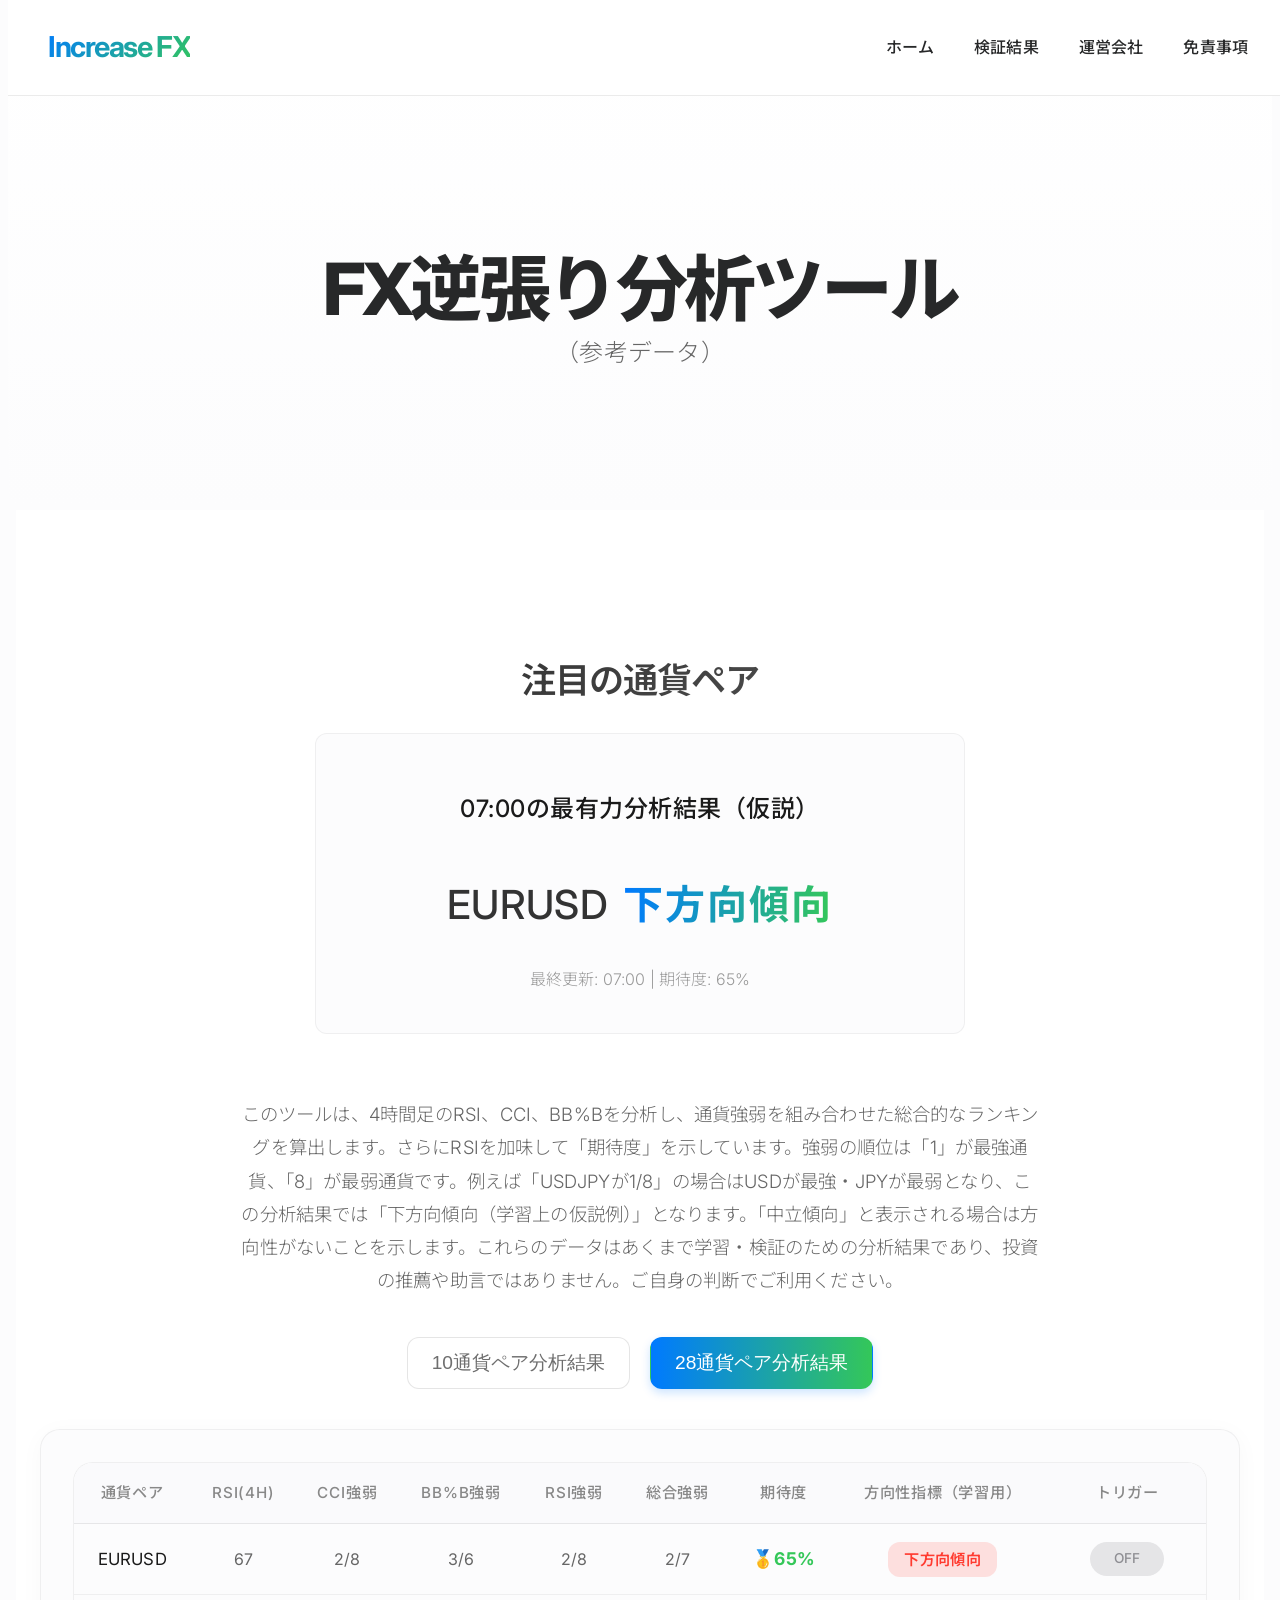
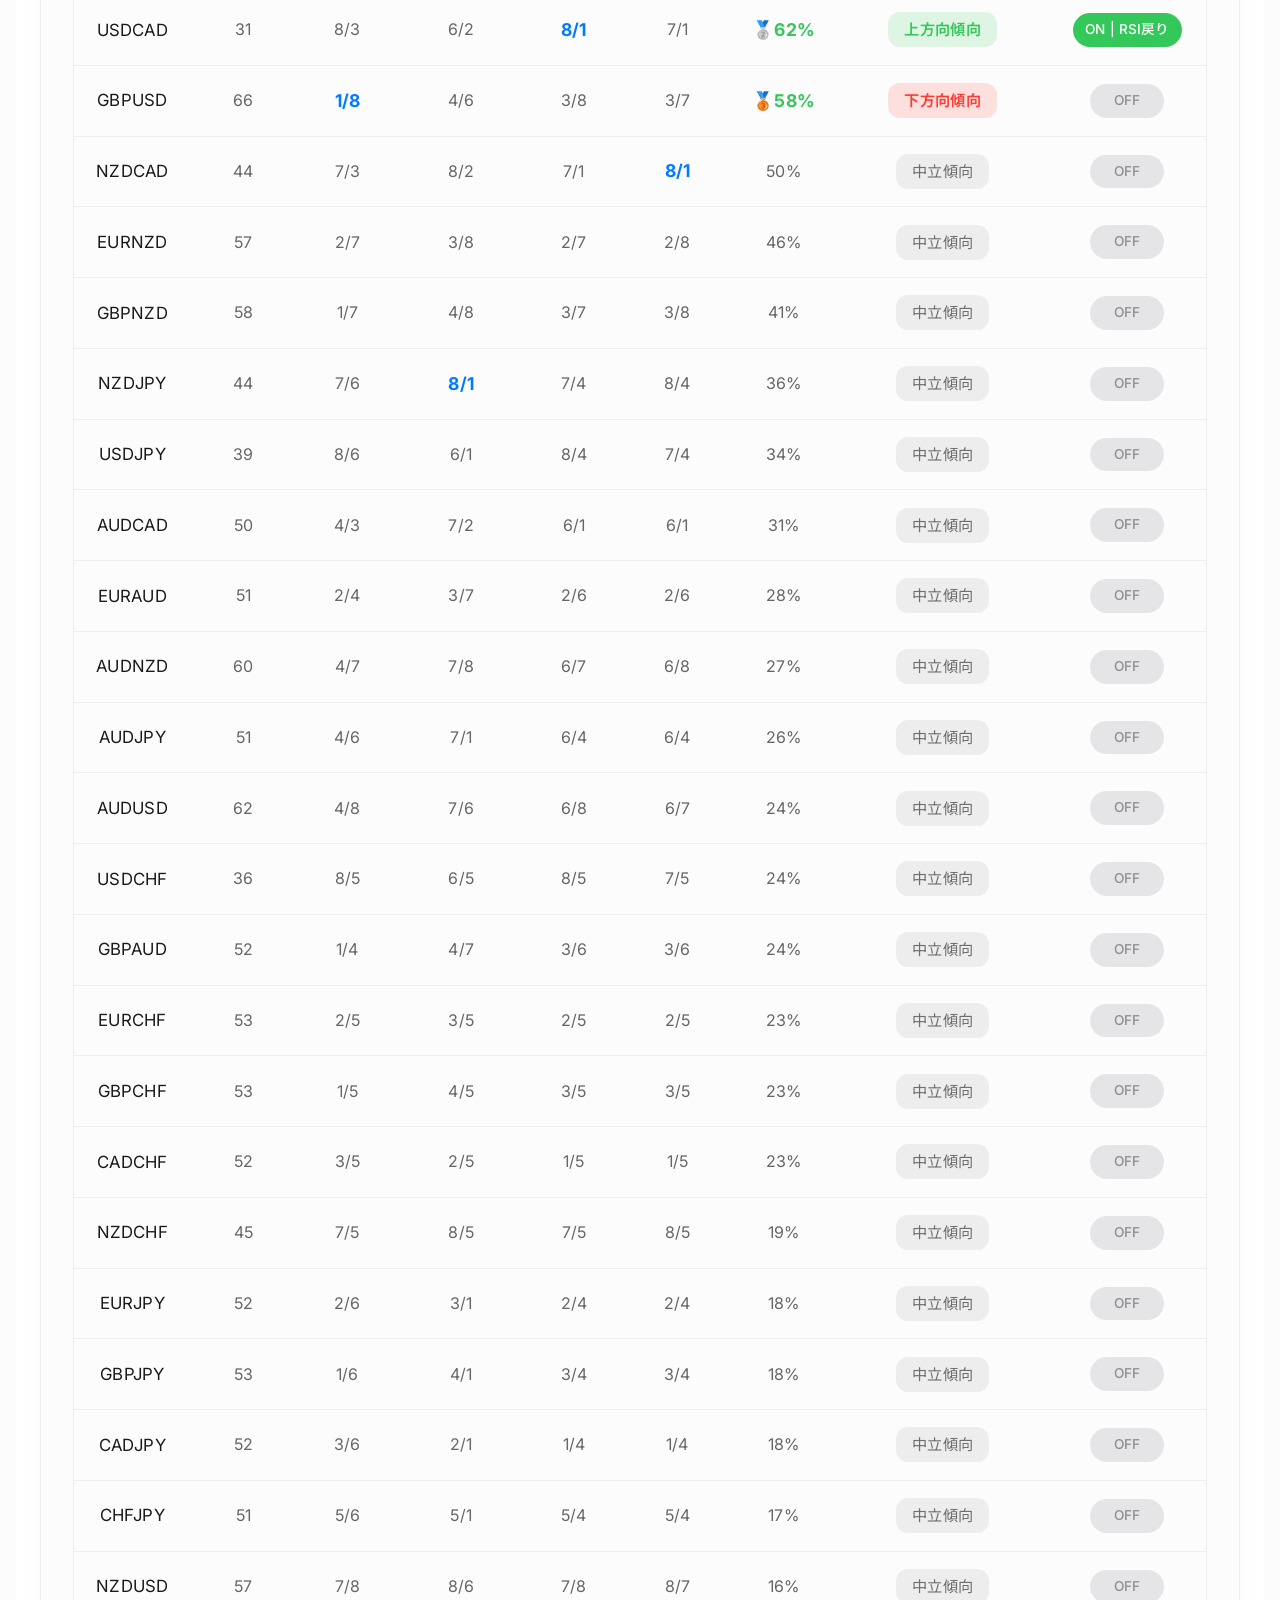
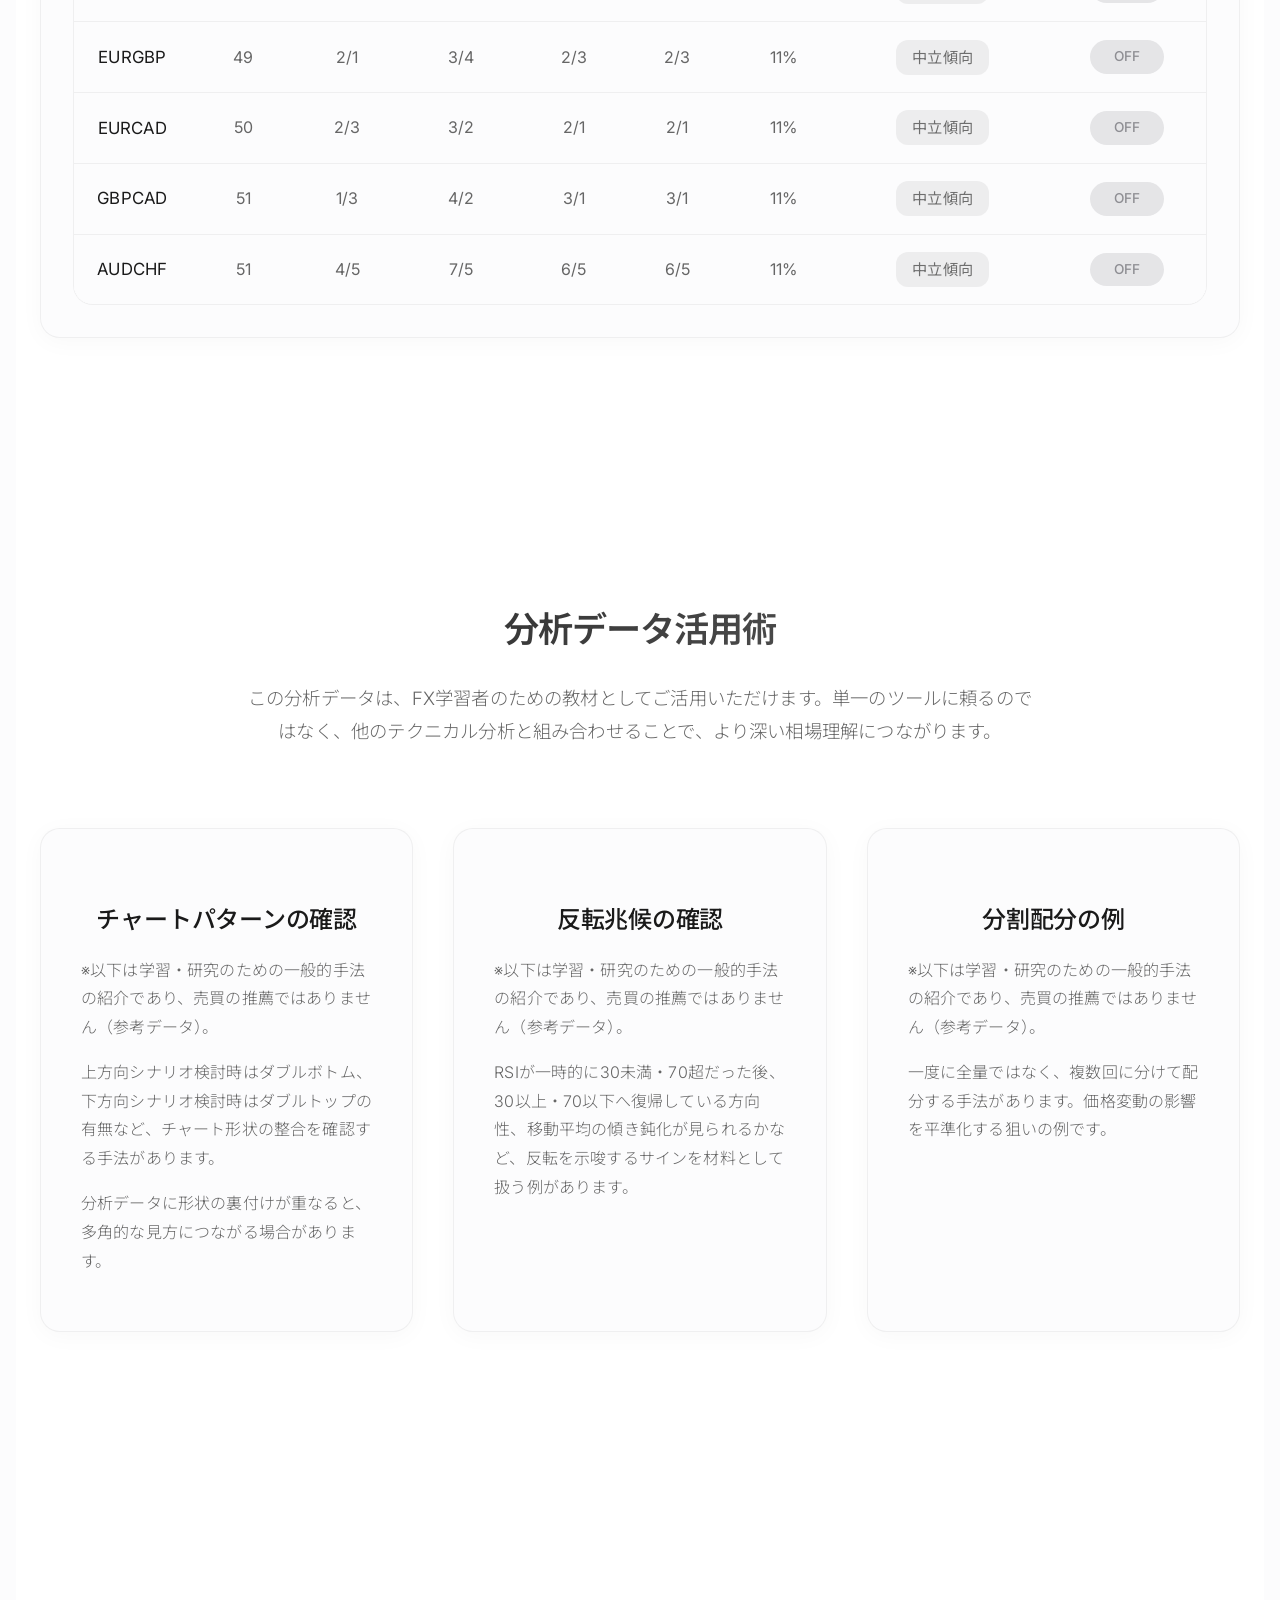
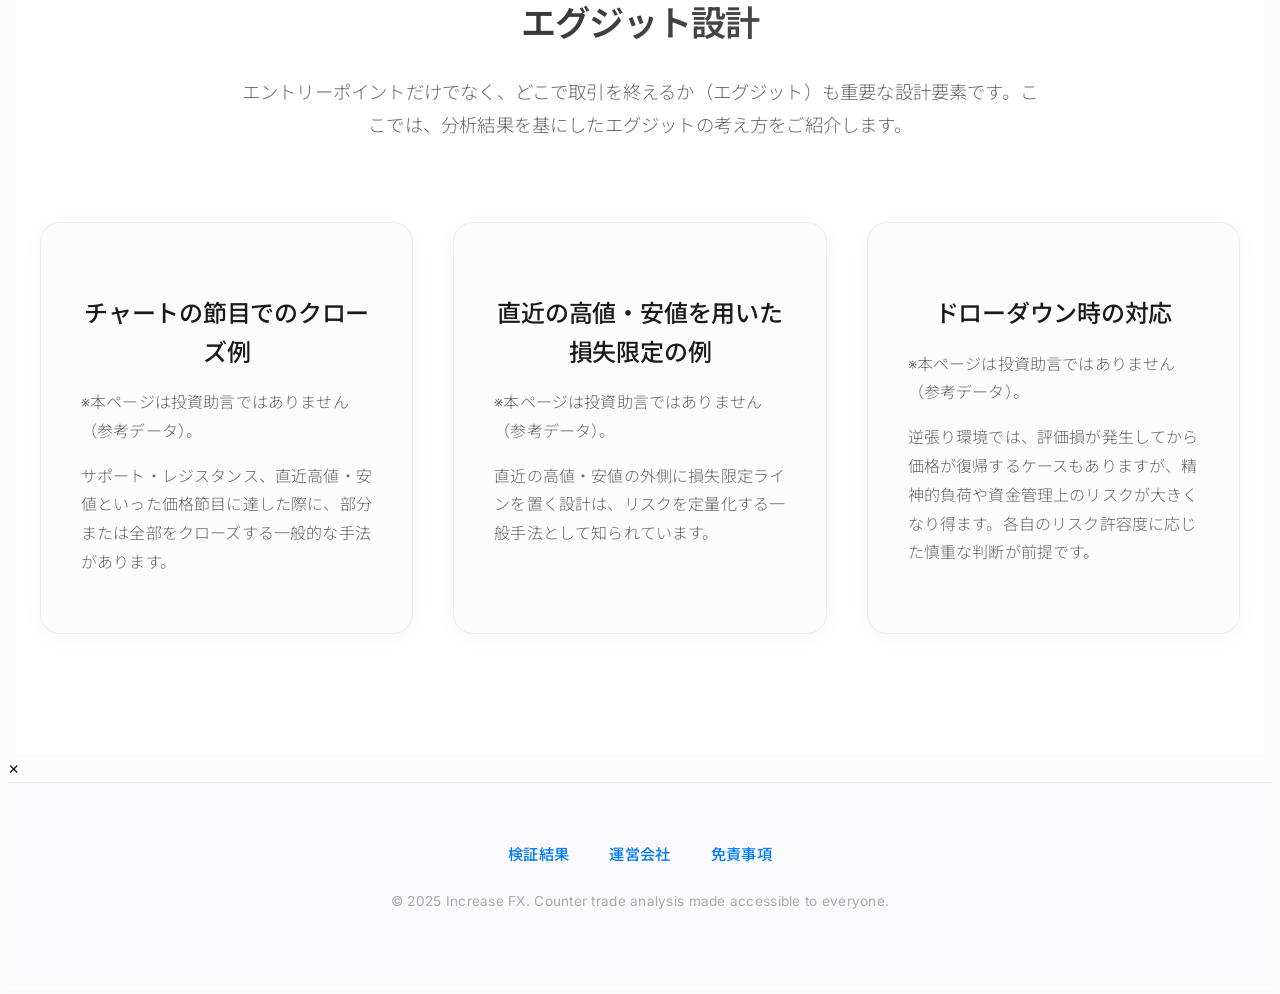
==== commit 94fb2691: "Update file_updater.py" ====
--- a/index.html
+++ b/index.html
@@ -729,16 +729,16 @@
                         <thead>
                             <tr>
                                 <th style="text-align: center;">エントリー</th>
-                                <th style="text-align: center;">8月19日</th>
-                                <th style="text-align: center;">8月20日</th>
-                                <th style="text-align: center;">8月21日</th>
-                                <th style="text-align: center;">8月22日</th>
-                                <th style="text-align: center;">8月25日</th>
-                                <th style="text-align: center;">8月26日</th>
-                                <th style="text-align: center;">8月27日</th>
                                 <th style="text-align: center;">8月28日</th>
                                 <th style="text-align: center;">8月29日</th>
-                                <th style="text-align: center;">9月1日</th>
+                                <th style="text-align: center;">9月01日</th>
+                                <th style="text-align: center;">9月02日</th>
+                                <th style="text-align: center;">9月03日</th>
+                                <th style="text-align: center;">9月04日</th>
+                                <th style="text-align: center;">9月05日</th>
+                                <th style="text-align: center;">9月08日</th>
+                                <th style="text-align: center;">9月09日</th>
+                                <th style="text-align: center;">9月10日</th>
                             </tr>
                         </thead>
                         <tbody>
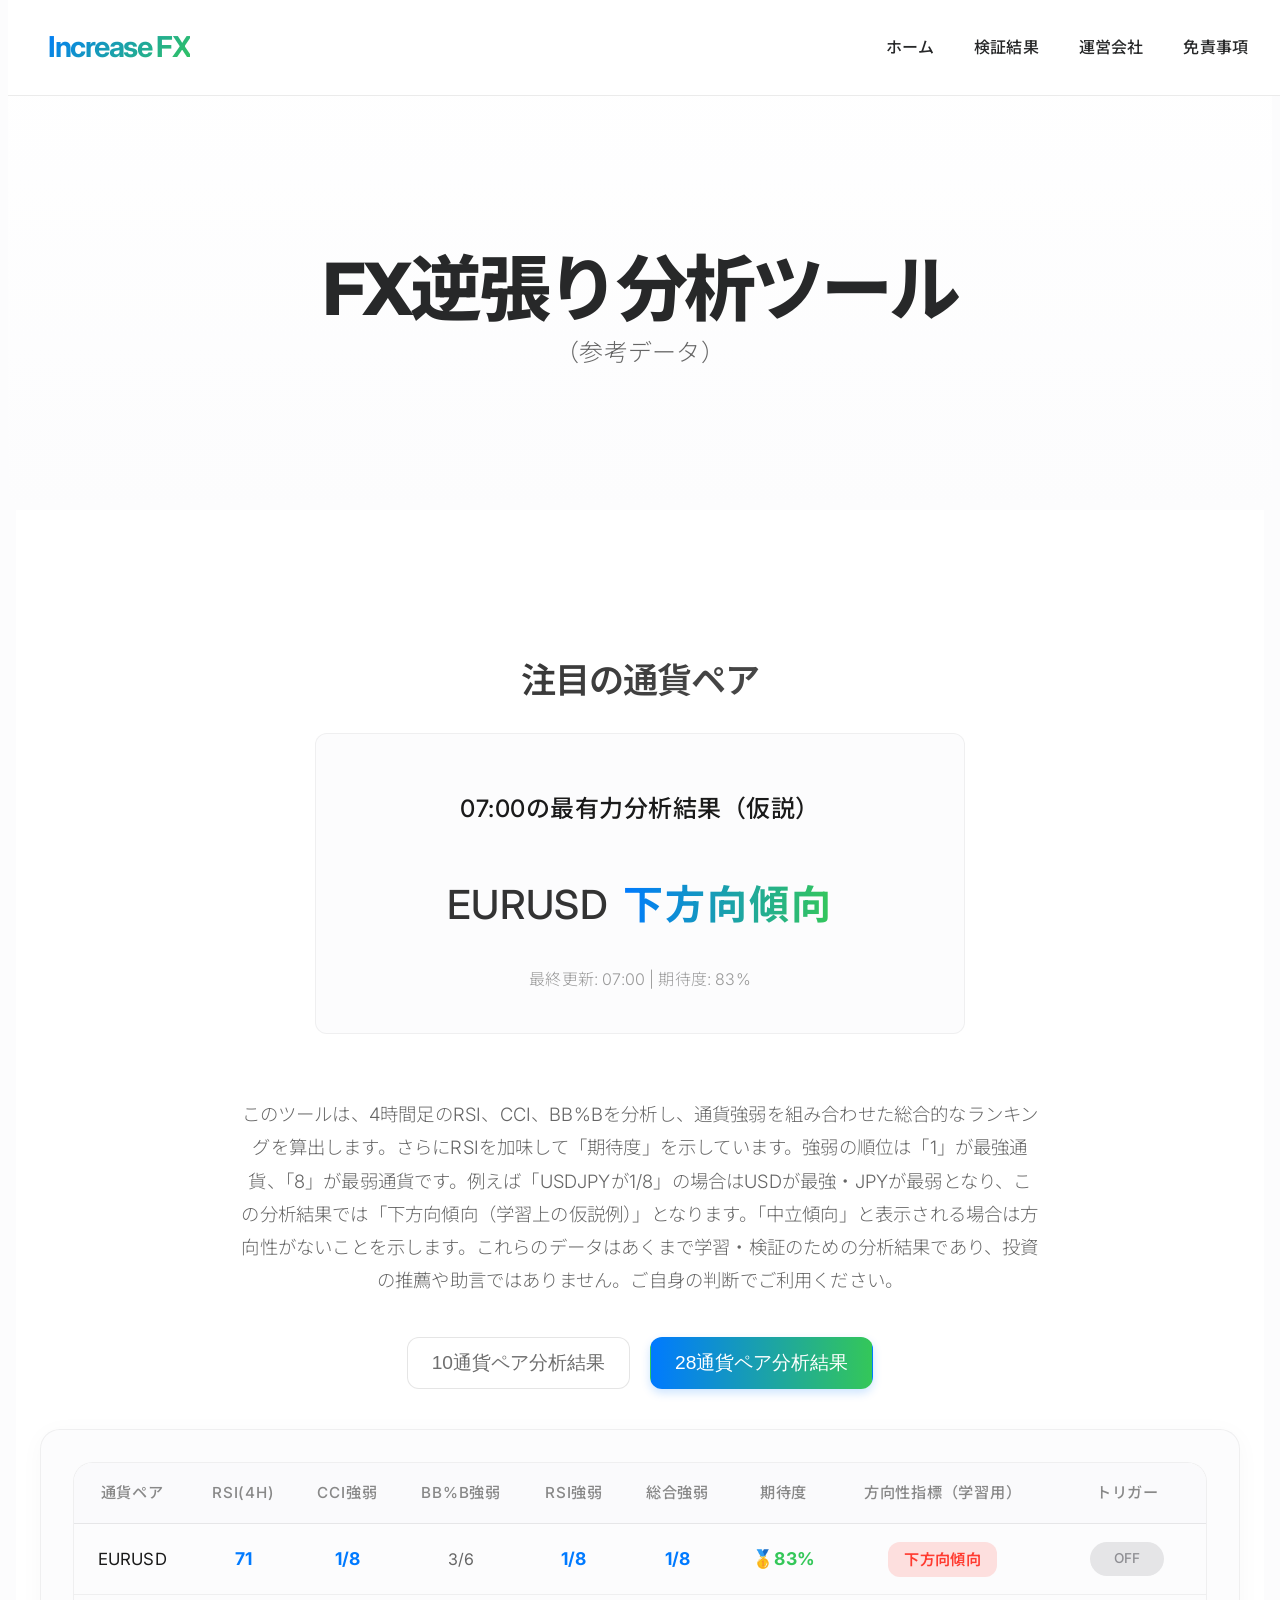
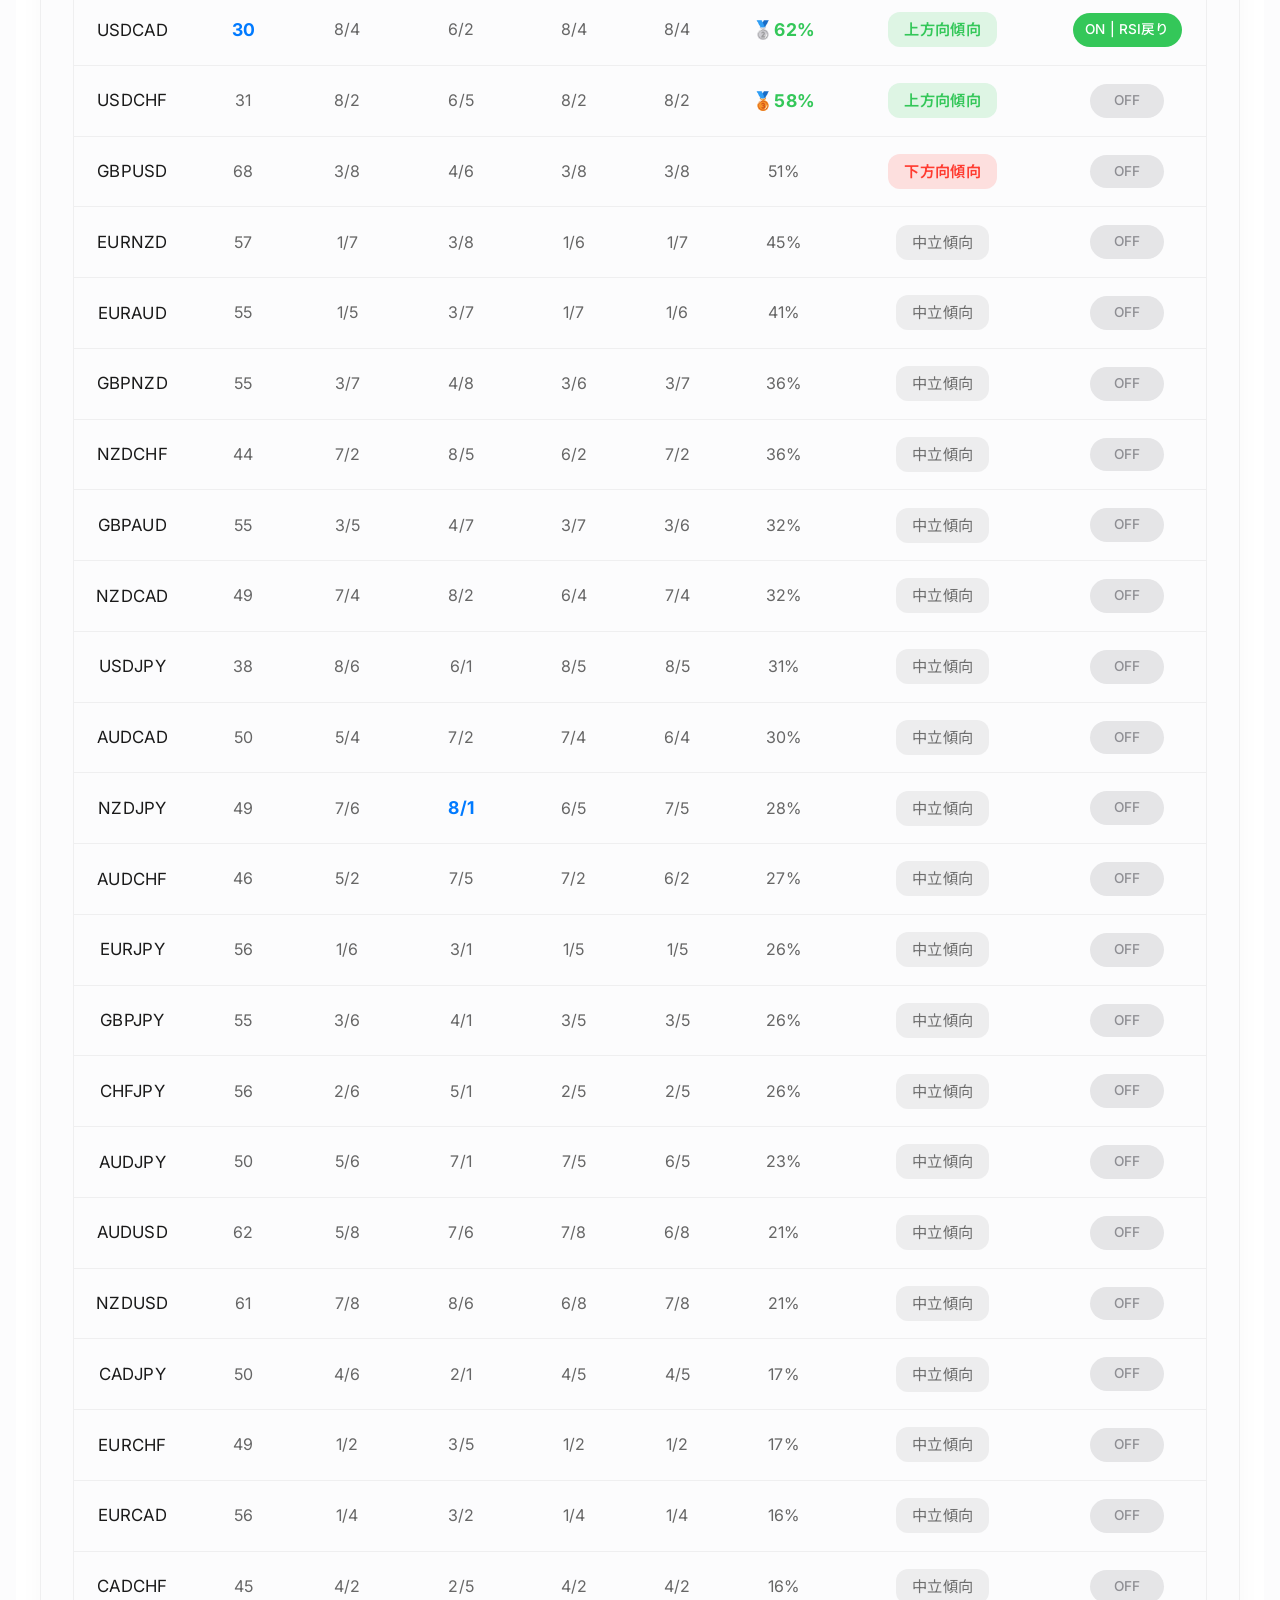
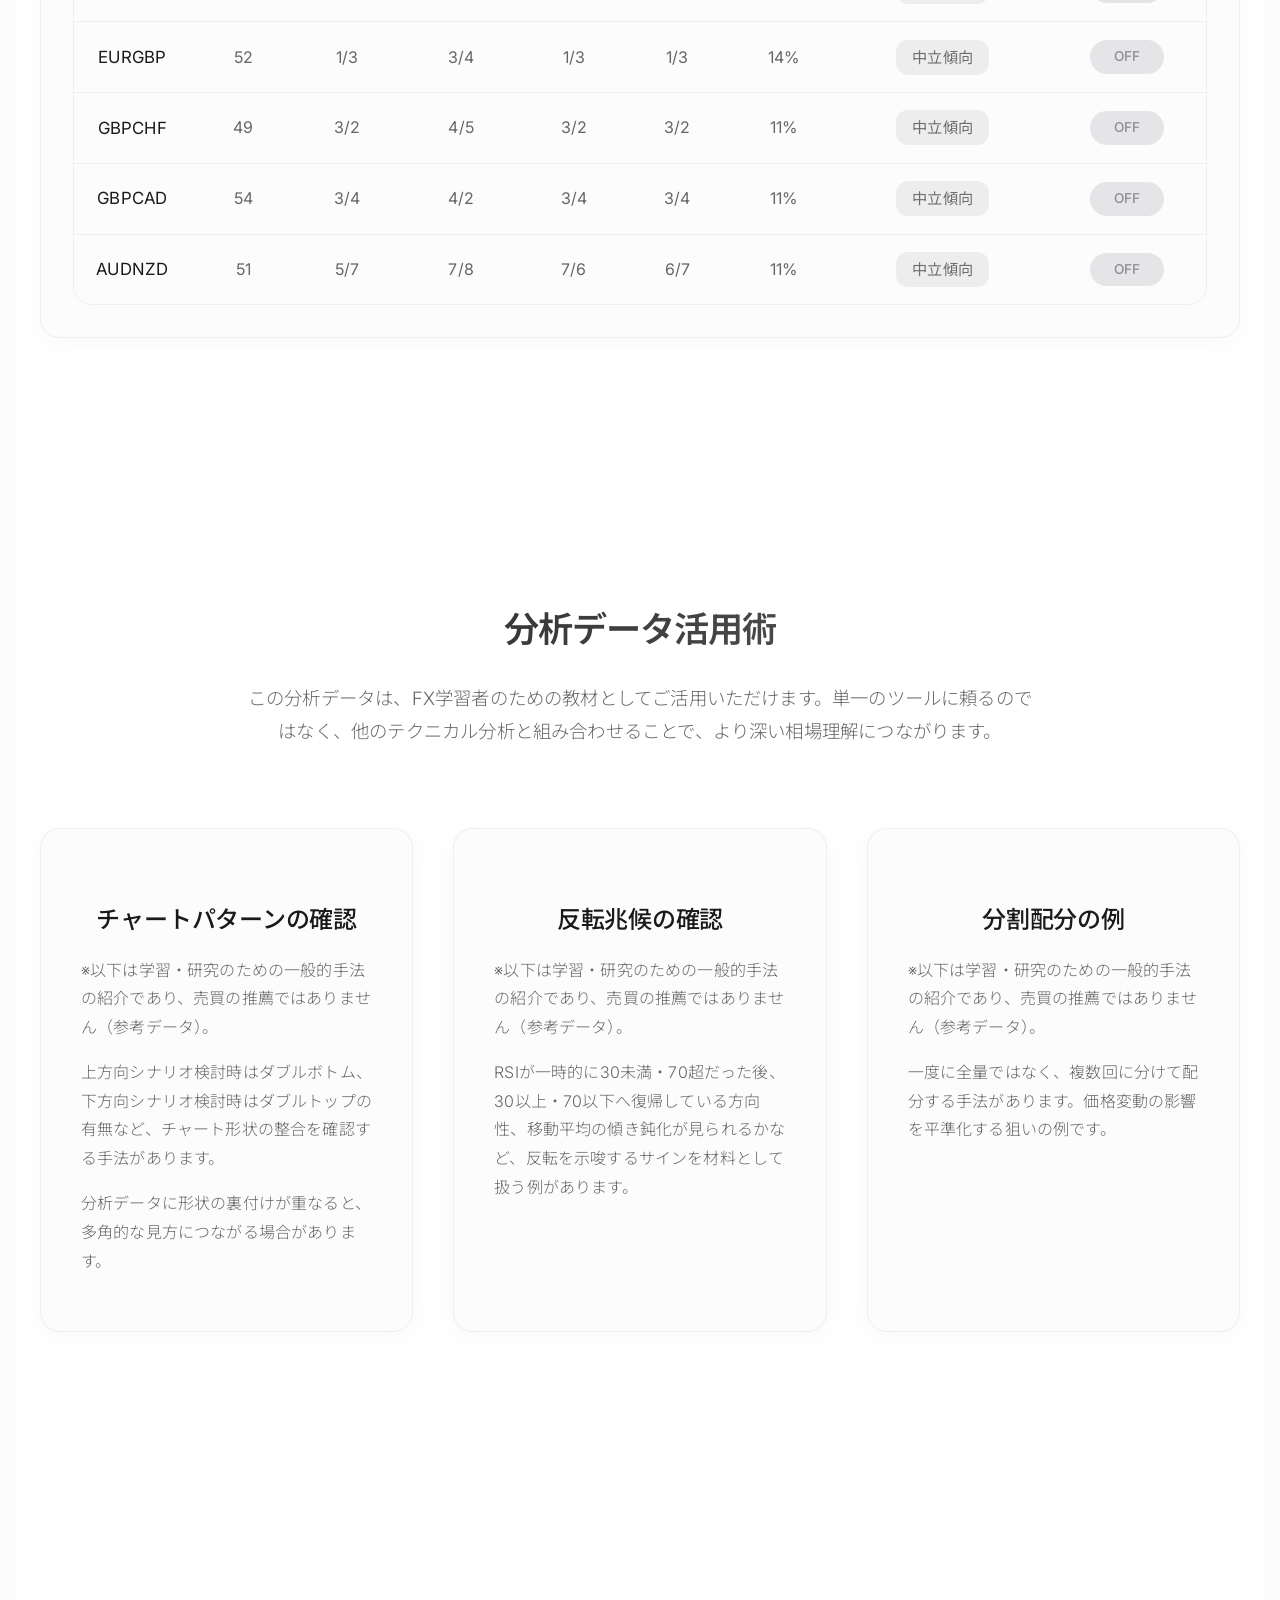
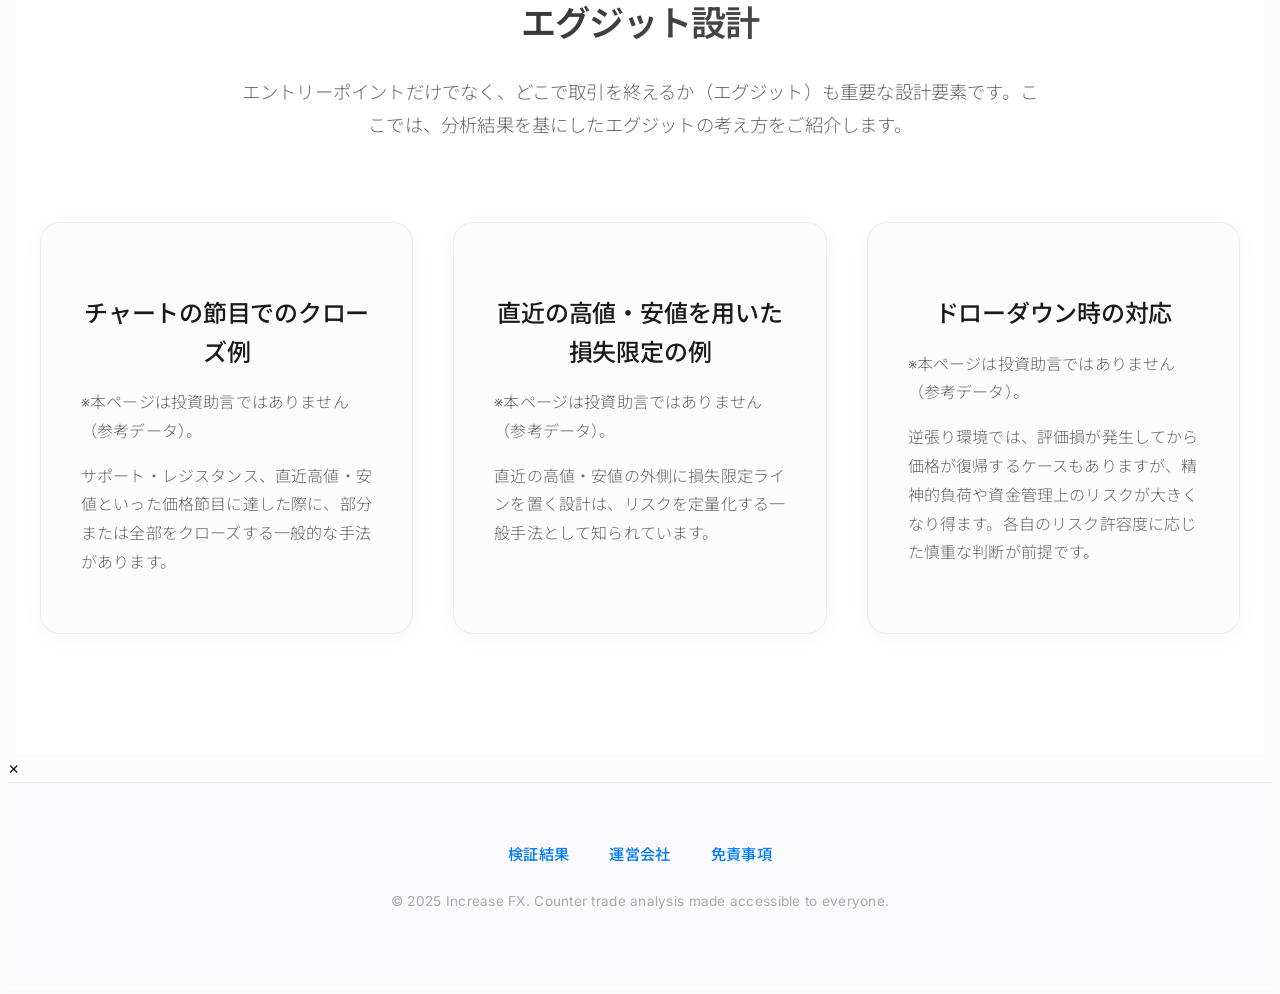
==== commit 3bac0c47: "Update file_updater.py" ====
--- a/index.html
+++ b/index.html
@@ -744,315 +744,315 @@
                         <tbody>
                             <tr>
                                 <td>0:00</td>
-                                <td onclick="showModal('image_afa159.png')"><img src="thumbnail.jpg" alt="チャート画像" class="chart-thumbnail"></td>
-                                <td onclick="showModal('image_afa159.png')"><img src="thumbnail.jpg" alt="チャート画像" class="chart-thumbnail"></td>
-                                <td onclick="showModal('image_afa159.png')"><img src="thumbnail.jpg" alt="チャート画像" class="chart-thumbnail"></td>
-                                <td onclick="showModal('image_afa159.png')"><img src="thumbnail.jpg" alt="チャート画像" class="chart-thumbnail"></td>
-                                <td onclick="showModal('image_afa159.png')"><img src="thumbnail.jpg" alt="チャート画像" class="chart-thumbnail"></td>
-                                <td onclick="showModal('image_afa159.png')"><img src="thumbnail.jpg" alt="チャート画像" class="chart-thumbnail"></td>
-                                <td onclick="showModal('image_afa159.png')"><img src="thumbnail.jpg" alt="チャート画像" class="chart-thumbnail"></td>
-                                <td onclick="showModal('image_afa159.png')"><img src="thumbnail.jpg" alt="チャート画像" class="chart-thumbnail"></td>
-                                <td onclick="showModal('image_afa159.png')"><img src="thumbnail.jpg" alt="チャート画像" class="chart-thumbnail"></td>
-                                <td onclick="showModal('image_afa159.png')"><img src="thumbnail.jpg" alt="チャート画像" class="chart-thumbnail"></td>
+                                <td onclick="showModal('images/[2025_08_28][0000].png')"><img src="images/[2025_08_28][0000].png" alt="チャート画像" class="chart-thumbnail"></td>
+                                <td onclick="showModal('images/[2025_08_29][0000].png')"><img src="images/[2025_08_29][0000].png" alt="チャート画像" class="chart-thumbnail"></td>
+                                <td onclick="showModal('images/[2025_09_01][0000].png')"><img src="images/[2025_09_01][0000].png" alt="チャート画像" class="chart-thumbnail"></td>
+                                <td onclick="showModal('images/[2025_09_02][0000].png')"><img src="images/[2025_09_02][0000].png" alt="チャート画像" class="chart-thumbnail"></td>
+                                <td onclick="showModal('images/[2025_09_03][0000].png')"><img src="images/[2025_09_03][0000].png" alt="チャート画像" class="chart-thumbnail"></td>
+                                <td onclick="showModal('images/[2025_09_04][0000].png')"><img src="images/[2025_09_04][0000].png" alt="チャート画像" class="chart-thumbnail"></td>
+                                <td onclick="showModal('images/[2025_09_05][0000].png')"><img src="images/[2025_09_05][0000].png" alt="チャート画像" class="chart-thumbnail"></td>
+                                <td onclick="showModal('images/[2025_09_08][0000].png')"><img src="images/[2025_09_08][0000].png" alt="チャート画像" class="chart-thumbnail"></td>
+                                <td onclick="showModal('images/[2025_09_09][0000].png')"><img src="images/[2025_09_09][0000].png" alt="チャート画像" class="chart-thumbnail"></td>
+                                <td onclick="showModal('images/[2025_09_10][0000].png')"><img src="images/[2025_09_10][0000].png" alt="チャート画像" class="chart-thumbnail"></td>
                             </tr>
                             <tr>
                                 <td>1:00</td>
-                                <td onclick="showModal('image_afa159.png')"><img src="thumbnail.jpg" alt="チャート画像" class="chart-thumbnail"></td>
-                                <td onclick="showModal('image_afa159.png')"><img src="thumbnail.jpg" alt="チャート画像" class="chart-thumbnail"></td>
-                                <td onclick="showModal('image_afa159.png')"><img src="thumbnail.jpg" alt="チャート画像" class="chart-thumbnail"></td>
-                                <td onclick="showModal('image_afa159.png')"><img src="thumbnail.jpg" alt="チャート画像" class="chart-thumbnail"></td>
-                                <td onclick="showModal('image_afa159.png')"><img src="thumbnail.jpg" alt="チャート画像" class="chart-thumbnail"></td>
-                                <td onclick="showModal('image_afa159.png')"><img src="thumbnail.jpg" alt="チャート画像" class="chart-thumbnail"></td>
-                                <td onclick="showModal('image_afa159.png')"><img src="thumbnail.jpg" alt="チャート画像" class="chart-thumbnail"></td>
-                                <td onclick="showModal('image_afa159.png')"><img src="thumbnail.jpg" alt="チャート画像" class="chart-thumbnail"></td>
-                                <td onclick="showModal('image_afa159.png')"><img src="thumbnail.jpg" alt="チャート画像" class="chart-thumbnail"></td>
-                                <td onclick="showModal('image_afa159.png')"><img src="thumbnail.jpg" alt="チャート画像" class="chart-thumbnail"></td>
+                                <td onclick="showModal('images/[2025_08_28][0100].png')"><img src="images/[2025_08_28][0100].png" alt="チャート画像" class="chart-thumbnail"></td>
+                                <td onclick="showModal('images/[2025_08_29][0100].png')"><img src="images/[2025_08_29][0100].png" alt="チャート画像" class="chart-thumbnail"></td>
+                                <td onclick="showModal('images/[2025_09_01][0100].png')"><img src="images/[2025_09_01][0100].png" alt="チャート画像" class="chart-thumbnail"></td>
+                                <td onclick="showModal('images/[2025_09_02][0100].png')"><img src="images/[2025_09_02][0100].png" alt="チャート画像" class="chart-thumbnail"></td>
+                                <td onclick="showModal('images/[2025_09_03][0100].png')"><img src="images/[2025_09_03][0100].png" alt="チャート画像" class="chart-thumbnail"></td>
+                                <td onclick="showModal('images/[2025_09_04][0100].png')"><img src="images/[2025_09_04][0100].png" alt="チャート画像" class="chart-thumbnail"></td>
+                                <td onclick="showModal('images/[2025_09_05][0100].png')"><img src="images/[2025_09_05][0100].png" alt="チャート画像" class="chart-thumbnail"></td>
+                                <td onclick="showModal('images/[2025_09_08][0100].png')"><img src="images/[2025_09_08][0100].png" alt="チャート画像" class="chart-thumbnail"></td>
+                                <td onclick="showModal('images/[2025_09_09][0100].png')"><img src="images/[2025_09_09][0100].png" alt="チャート画像" class="chart-thumbnail"></td>
+                                <td onclick="showModal('images/[2025_09_10][0100].png')"><img src="images/[2025_09_10][0100].png" alt="チャート画像" class="chart-thumbnail"></td>
                             </tr>
                             <tr>
                                 <td>2:00</td>
-                                <td onclick="showModal('image_afa159.png')"><img src="thumbnail.jpg" alt="チャート画像" class="chart-thumbnail"></td>
-                                <td onclick="showModal('image_afa159.png')"><img src="thumbnail.jpg" alt="チャート画像" class="chart-thumbnail"></td>
-                                <td onclick="showModal('image_afa159.png')"><img src="thumbnail.jpg" alt="チャート画像" class="chart-thumbnail"></td>
-                                <td onclick="showModal('image_afa159.png')"><img src="thumbnail.jpg" alt="チャート画像" class="chart-thumbnail"></td>
-                                <td onclick="showModal('image_afa159.png')"><img src="thumbnail.jpg" alt="チャート画像" class="chart-thumbnail"></td>
-                                <td onclick="showModal('image_afa159.png')"><img src="thumbnail.jpg" alt="チャート画像" class="chart-thumbnail"></td>
-                                <td onclick="showModal('image_afa159.png')"><img src="thumbnail.jpg" alt="チャート画像" class="chart-thumbnail"></td>
-                                <td onclick="showModal('image_afa159.png')"><img src="thumbnail.jpg" alt="チャート画像" class="chart-thumbnail"></td>
-                                <td onclick="showModal('image_afa159.png')"><img src="thumbnail.jpg" alt="チャート画像" class="chart-thumbnail"></td>
-                                <td onclick="showModal('image_afa159.png')"><img src="thumbnail.jpg" alt="チャート画像" class="chart-thumbnail"></td>
+                                <td onclick="showModal('images/[2025_08_28][0200].png')"><img src="images/[2025_08_28][0200].png" alt="チャート画像" class="chart-thumbnail"></td>
+                                <td onclick="showModal('images/[2025_08_29][0200].png')"><img src="images/[2025_08_29][0200].png" alt="チャート画像" class="chart-thumbnail"></td>
+                                <td onclick="showModal('images/[2025_09_01][0200].png')"><img src="images/[2025_09_01][0200].png" alt="チャート画像" class="chart-thumbnail"></td>
+                                <td onclick="showModal('images/[2025_09_02][0200].png')"><img src="images/[2025_09_02][0200].png" alt="チャート画像" class="chart-thumbnail"></td>
+                                <td onclick="showModal('images/[2025_09_03][0200].png')"><img src="images/[2025_09_03][0200].png" alt="チャート画像" class="chart-thumbnail"></td>
+                                <td onclick="showModal('images/[2025_09_04][0200].png')"><img src="images/[2025_09_04][0200].png" alt="チャート画像" class="chart-thumbnail"></td>
+                                <td onclick="showModal('images/[2025_09_05][0200].png')"><img src="images/[2025_09_05][0200].png" alt="チャート画像" class="chart-thumbnail"></td>
+                                <td onclick="showModal('images/[2025_09_08][0200].png')"><img src="images/[2025_09_08][0200].png" alt="チャート画像" class="chart-thumbnail"></td>
+                                <td onclick="showModal('images/[2025_09_09][0200].png')"><img src="images/[2025_09_09][0200].png" alt="チャート画像" class="chart-thumbnail"></td>
+                                <td onclick="showModal('images/[2025_09_10][0200].png')"><img src="images/[2025_09_10][0200].png" alt="チャート画像" class="chart-thumbnail"></td>
                             </tr>
                             <tr>
                                 <td>3:00</td>
-                                <td onclick="showModal('image_afa159.png')"><img src="thumbnail.jpg" alt="チャート画像" class="chart-thumbnail"></td>
-                                <td onclick="showModal('image_afa159.png')"><img src="thumbnail.jpg" alt="チャート画像" class="chart-thumbnail"></td>
-                                <td onclick="showModal('image_afa159.png')"><img src="thumbnail.jpg" alt="チャート画像" class="chart-thumbnail"></td>
-                                <td onclick="showModal('image_afa159.png')"><img src="thumbnail.jpg" alt="チャート画像" class="chart-thumbnail"></td>
-                                <td onclick="showModal('image_afa159.png')"><img src="thumbnail.jpg" alt="チャート画像" class="chart-thumbnail"></td>
-                                <td onclick="showModal('image_afa159.png')"><img src="thumbnail.jpg" alt="チャート画像" class="chart-thumbnail"></td>
-                                <td onclick="showModal('image_afa159.png')"><img src="thumbnail.jpg" alt="チャート画像" class="chart-thumbnail"></td>
-                                <td onclick="showModal('image_afa159.png')"><img src="thumbnail.jpg" alt="チャート画像" class="chart-thumbnail"></td>
-                                <td onclick="showModal('image_afa159.png')"><img src="thumbnail.jpg" alt="チャート画像" class="chart-thumbnail"></td>
-                                <td onclick="showModal('image_afa159.png')"><img src="thumbnail.jpg" alt="チャート画像" class="chart-thumbnail"></td>
+                                <td onclick="showModal('images/[2025_08_28][0300].png')"><img src="images/[2025_08_28][0300].png" alt="チャート画像" class="chart-thumbnail"></td>
+                                <td onclick="showModal('images/[2025_08_29][0300].png')"><img src="images/[2025_08_29][0300].png" alt="チャート画像" class="chart-thumbnail"></td>
+                                <td onclick="showModal('images/[2025_09_01][0300].png')"><img src="images/[2025_09_01][0300].png" alt="チャート画像" class="chart-thumbnail"></td>
+                                <td onclick="showModal('images/[2025_09_02][0300].png')"><img src="images/[2025_09_02][0300].png" alt="チャート画像" class="chart-thumbnail"></td>
+                                <td onclick="showModal('images/[2025_09_03][0300].png')"><img src="images/[2025_09_03][0300].png" alt="チャート画像" class="chart-thumbnail"></td>
+                                <td onclick="showModal('images/[2025_09_04][0300].png')"><img src="images/[2025_09_04][0300].png" alt="チャート画像" class="chart-thumbnail"></td>
+                                <td onclick="showModal('images/[2025_09_05][0300].png')"><img src="images/[2025_09_05][0300].png" alt="チャート画像" class="chart-thumbnail"></td>
+                                <td onclick="showModal('images/[2025_09_08][0300].png')"><img src="images/[2025_09_08][0300].png" alt="チャート画像" class="chart-thumbnail"></td>
+                                <td onclick="showModal('images/[2025_09_09][0300].png')"><img src="images/[2025_09_09][0300].png" alt="チャート画像" class="chart-thumbnail"></td>
+                                <td onclick="showModal('images/[2025_09_10][0300].png')"><img src="images/[2025_09_10][0300].png" alt="チャート画像" class="chart-thumbnail"></td>
                             </tr>
                             <tr>
                                 <td>4:00</td>
-                                <td onclick="showModal('image_afa159.png')"><img src="thumbnail.jpg" alt="チャート画像" class="chart-thumbnail"></td>
-                                <td onclick="showModal('image_afa159.png')"><img src="thumbnail.jpg" alt="チャート画像" class="chart-thumbnail"></td>
-                                <td onclick="showModal('image_afa159.png')"><img src="thumbnail.jpg" alt="チャート画像" class="chart-thumbnail"></td>
-                                <td onclick="showModal('image_afa159.png')"><img src="thumbnail.jpg" alt="チャート画像" class="chart-thumbnail"></td>
-                                <td onclick="showModal('image_afa159.png')"><img src="thumbnail.jpg" alt="チャート画像" class="chart-thumbnail"></td>
-                                <td onclick="showModal('image_afa159.png')"><img src="thumbnail.jpg" alt="チャート画像" class="chart-thumbnail"></td>
-                                <td onclick="showModal('image_afa159.png')"><img src="thumbnail.jpg" alt="チャート画像" class="chart-thumbnail"></td>
-                                <td onclick="showModal('image_afa159.png')"><img src="thumbnail.jpg" alt="チャート画像" class="chart-thumbnail"></td>
-                                <td onclick="showModal('image_afa159.png')"><img src="thumbnail.jpg" alt="チャート画像" class="chart-thumbnail"></td>
-                                <td onclick="showModal('image_afa159.png')"><img src="thumbnail.jpg" alt="チャート画像" class="chart-thumbnail"></td>
+                                <td onclick="showModal('images/[2025_08_28][0400].png')"><img src="images/[2025_08_28][0400].png" alt="チャート画像" class="chart-thumbnail"></td>
+                                <td onclick="showModal('images/[2025_08_29][0400].png')"><img src="images/[2025_08_29][0400].png" alt="チャート画像" class="chart-thumbnail"></td>
+                                <td onclick="showModal('images/[2025_09_01][0400].png')"><img src="images/[2025_09_01][0400].png" alt="チャート画像" class="chart-thumbnail"></td>
+                                <td onclick="showModal('images/[2025_09_02][0400].png')"><img src="images/[2025_09_02][0400].png" alt="チャート画像" class="chart-thumbnail"></td>
+                                <td onclick="showModal('images/[2025_09_03][0400].png')"><img src="images/[2025_09_03][0400].png" alt="チャート画像" class="chart-thumbnail"></td>
+                                <td onclick="showModal('images/[2025_09_04][0400].png')"><img src="images/[2025_09_04][0400].png" alt="チャート画像" class="chart-thumbnail"></td>
+                                <td onclick="showModal('images/[2025_09_05][0400].png')"><img src="images/[2025_09_05][0400].png" alt="チャート画像" class="chart-thumbnail"></td>
+                                <td onclick="showModal('images/[2025_09_08][0400].png')"><img src="images/[2025_09_08][0400].png" alt="チャート画像" class="chart-thumbnail"></td>
+                                <td onclick="showModal('images/[2025_09_09][0400].png')"><img src="images/[2025_09_09][0400].png" alt="チャート画像" class="chart-thumbnail"></td>
+                                <td onclick="showModal('images/[2025_09_10][0400].png')"><img src="images/[2025_09_10][0400].png" alt="チャート画像" class="chart-thumbnail"></td>
                             </tr>
                             <tr>
                                 <td>5:00</td>
-                                <td onclick="showModal('image_afa159.png')"><img src="thumbnail.jpg" alt="チャート画像" class="chart-thumbnail"></td>
-                                <td onclick="showModal('image_afa159.png')"><img src="thumbnail.jpg" alt="チャート画像" class="chart-thumbnail"></td>
-                                <td onclick="showModal('image_afa159.png')"><img src="thumbnail.jpg" alt="チャート画像" class="chart-thumbnail"></td>
-                                <td onclick="showModal('image_afa159.png')"><img src="thumbnail.jpg" alt="チャート画像" class="chart-thumbnail"></td>
-                                <td onclick="showModal('image_afa159.png')"><img src="thumbnail.jpg" alt="チャート画像" class="chart-thumbnail"></td>
-                                <td onclick="showModal('image_afa159.png')"><img src="thumbnail.jpg" alt="チャート画像" class="chart-thumbnail"></td>
-                                <td onclick="showModal('image_afa159.png')"><img src="thumbnail.jpg" alt="チャート画像" class="chart-thumbnail"></td>
-                                <td onclick="showModal('image_afa159.png')"><img src="thumbnail.jpg" alt="チャート画像" class="chart-thumbnail"></td>
-                                <td onclick="showModal('image_afa159.png')"><img src="thumbnail.jpg" alt="チャート画像" class="chart-thumbnail"></td>
-                                <td onclick="showModal('image_afa159.png')"><img src="thumbnail.jpg" alt="チャート画像" class="chart-thumbnail"></td>
+                                <td onclick="showModal('images/[2025_08_28][0500].png')"><img src="images/[2025_08_28][0500].png" alt="チャート画像" class="chart-thumbnail"></td>
+                                <td onclick="showModal('images/[2025_08_29][0500].png')"><img src="images/[2025_08_29][0500].png" alt="チャート画像" class="chart-thumbnail"></td>
+                                <td onclick="showModal('images/[2025_09_01][0500].png')"><img src="images/[2025_09_01][0500].png" alt="チャート画像" class="chart-thumbnail"></td>
+                                <td onclick="showModal('images/[2025_09_02][0500].png')"><img src="images/[2025_09_02][0500].png" alt="チャート画像" class="chart-thumbnail"></td>
+                                <td onclick="showModal('images/[2025_09_03][0500].png')"><img src="images/[2025_09_03][0500].png" alt="チャート画像" class="chart-thumbnail"></td>
+                                <td onclick="showModal('images/[2025_09_04][0500].png')"><img src="images/[2025_09_04][0500].png" alt="チャート画像" class="chart-thumbnail"></td>
+                                <td onclick="showModal('images/[2025_09_05][0500].png')"><img src="images/[2025_09_05][0500].png" alt="チャート画像" class="chart-thumbnail"></td>
+                                <td onclick="showModal('images/[2025_09_08][0500].png')"><img src="images/[2025_09_08][0500].png" alt="チャート画像" class="chart-thumbnail"></td>
+                                <td onclick="showModal('images/[2025_09_09][0500].png')"><img src="images/[2025_09_09][0500].png" alt="チャート画像" class="chart-thumbnail"></td>
+                                <td onclick="showModal('images/[2025_09_10][0500].png')"><img src="images/[2025_09_10][0500].png" alt="チャート画像" class="chart-thumbnail"></td>
                             </tr>
                             <tr>
                                 <td>6:00</td>
-                                <td onclick="showModal('image_afa159.png')"><img src="thumbnail.jpg" alt="チャート画像" class="chart-thumbnail"></td>
-                                <td onclick="showModal('image_afa159.png')"><img src="thumbnail.jpg" alt="チャート画像" class="chart-thumbnail"></td>
-                                <td onclick="showModal('image_afa159.png')"><img src="thumbnail.jpg" alt="チャート画像" class="chart-thumbnail"></td>
-                                <td onclick="showModal('image_afa159.png')"><img src="thumbnail.jpg" alt="チャート画像" class="chart-thumbnail"></td>
-                                <td onclick="showModal('image_afa159.png')"><img src="thumbnail.jpg" alt="チャート画像" class="chart-thumbnail"></td>
-                                <td onclick="showModal('image_afa159.png')"><img src="thumbnail.jpg" alt="チャート画像" class="chart-thumbnail"></td>
-                                <td onclick="showModal('image_afa159.png')"><img src="thumbnail.jpg" alt="チャート画像" class="chart-thumbnail"></td>
-                                <td onclick="showModal('image_afa159.png')"><img src="thumbnail.jpg" alt="チャート画像" class="chart-thumbnail"></td>
-                                <td onclick="showModal('image_afa159.png')"><img src="thumbnail.jpg" alt="チャート画像" class="chart-thumbnail"></td>
-                                <td onclick="showModal('image_afa159.png')"><img src="thumbnail.jpg" alt="チャート画像" class="chart-thumbnail"></td>
+                                <td onclick="showModal('images/[2025_08_28][0600].png')"><img src="images/[2025_08_28][0600].png" alt="チャート画像" class="chart-thumbnail"></td>
+                                <td onclick="showModal('images/[2025_08_29][0600].png')"><img src="images/[2025_08_29][0600].png" alt="チャート画像" class="chart-thumbnail"></td>
+                                <td onclick="showModal('images/[2025_09_01][0600].png')"><img src="images/[2025_09_01][0600].png" alt="チャート画像" class="chart-thumbnail"></td>
+                                <td onclick="showModal('images/[2025_09_02][0600].png')"><img src="images/[2025_09_02][0600].png" alt="チャート画像" class="chart-thumbnail"></td>
+                                <td onclick="showModal('images/[2025_09_03][0600].png')"><img src="images/[2025_09_03][0600].png" alt="チャート画像" class="chart-thumbnail"></td>
+                                <td onclick="showModal('images/[2025_09_04][0600].png')"><img src="images/[2025_09_04][0600].png" alt="チャート画像" class="chart-thumbnail"></td>
+                                <td onclick="showModal('images/[2025_09_05][0600].png')"><img src="images/[2025_09_05][0600].png" alt="チャート画像" class="chart-thumbnail"></td>
+                                <td onclick="showModal('images/[2025_09_08][0600].png')"><img src="images/[2025_09_08][0600].png" alt="チャート画像" class="chart-thumbnail"></td>
+                                <td onclick="showModal('images/[2025_09_09][0600].png')"><img src="images/[2025_09_09][0600].png" alt="チャート画像" class="chart-thumbnail"></td>
+                                <td onclick="showModal('images/[2025_09_10][0600].png')"><img src="images/[2025_09_10][0600].png" alt="チャート画像" class="chart-thumbnail"></td>
                             </tr>
                             <tr>
                                 <td>7:00</td>
-                                <td onclick="showModal('image_afa159.png')"><img src="thumbnail.jpg" alt="チャート画像" class="chart-thumbnail"></td>
-                                <td onclick="showModal('image_afa159.png')"><img src="thumbnail.jpg" alt="チャート画像" class="chart-thumbnail"></td>
-                                <td onclick="showModal('image_afa159.png')"><img src="thumbnail.jpg" alt="チャート画像" class="chart-thumbnail"></td>
-                                <td onclick="showModal('image_afa159.png')"><img src="thumbnail.jpg" alt="チャート画像" class="chart-thumbnail"></td>
-                                <td onclick="showModal('image_afa159.png')"><img src="thumbnail.jpg" alt="チャート画像" class="chart-thumbnail"></td>
-                                <td onclick="showModal('image_afa159.png')"><img src="thumbnail.jpg" alt="チャート画像" class="chart-thumbnail"></td>
-                                <td onclick="showModal('image_afa159.png')"><img src="thumbnail.jpg" alt="チャート画像" class="chart-thumbnail"></td>
-                                <td onclick="showModal('image_afa159.png')"><img src="thumbnail.jpg" alt="チャート画像" class="chart-thumbnail"></td>
-                                <td onclick="showModal('image_afa159.png')"><img src="thumbnail.jpg" alt="チャート画像" class="chart-thumbnail"></td>
-                                <td onclick="showModal('image_afa159.png')"><img src="thumbnail.jpg" alt="チャート画像" class="chart-thumbnail"></td>
+                                <td onclick="showModal('images/[2025_08_28][0700].png')"><img src="images/[2025_08_28][0700].png" alt="チャート画像" class="chart-thumbnail"></td>
+                                <td onclick="showModal('images/[2025_08_29][0700].png')"><img src="images/[2025_08_29][0700].png" alt="チャート画像" class="chart-thumbnail"></td>
+                                <td onclick="showModal('images/[2025_09_01][0700].png')"><img src="images/[2025_09_01][0700].png" alt="チャート画像" class="chart-thumbnail"></td>
+                                <td onclick="showModal('images/[2025_09_02][0700].png')"><img src="images/[2025_09_02][0700].png" alt="チャート画像" class="chart-thumbnail"></td>
+                                <td onclick="showModal('images/[2025_09_03][0700].png')"><img src="images/[2025_09_03][0700].png" alt="チャート画像" class="chart-thumbnail"></td>
+                                <td onclick="showModal('images/[2025_09_04][0700].png')"><img src="images/[2025_09_04][0700].png" alt="チャート画像" class="chart-thumbnail"></td>
+                                <td onclick="showModal('images/[2025_09_05][0700].png')"><img src="images/[2025_09_05][0700].png" alt="チャート画像" class="chart-thumbnail"></td>
+                                <td onclick="showModal('images/[2025_09_08][0700].png')"><img src="images/[2025_09_08][0700].png" alt="チャート画像" class="chart-thumbnail"></td>
+                                <td onclick="showModal('images/[2025_09_09][0700].png')"><img src="images/[2025_09_09][0700].png" alt="チャート画像" class="chart-thumbnail"></td>
+                                <td onclick="showModal('images/[2025_09_10][0700].png')"><img src="images/[2025_09_10][0700].png" alt="チャート画像" class="chart-thumbnail"></td>
                             </tr>
                             <tr>
                                 <td>8:00</td>
-                                <td onclick="showModal('image_afa159.png')"><img src="thumbnail.jpg" alt="チャート画像" class="chart-thumbnail"></td>
-                                <td onclick="showModal('image_afa159.png')"><img src="thumbnail.jpg" alt="チャート画像" class="chart-thumbnail"></td>
-                                <td onclick="showModal('image_afa159.png')"><img src="thumbnail.jpg" alt="チャート画像" class="chart-thumbnail"></td>
-                                <td onclick="showModal('image_afa159.png')"><img src="thumbnail.jpg" alt="チャート画像" class="chart-thumbnail"></td>
-                                <td onclick="showModal('image_afa159.png')"><img src="thumbnail.jpg" alt="チャート画像" class="chart-thumbnail"></td>
-                                <td onclick="showModal('image_afa159.png')"><img src="thumbnail.jpg" alt="チャート画像" class="chart-thumbnail"></td>
-                                <td onclick="showModal('image_afa159.png')"><img src="thumbnail.jpg" alt="チャート画像" class="chart-thumbnail"></td>
-                                <td onclick="showModal('image_afa159.png')"><img src="thumbnail.jpg" alt="チャート画像" class="chart-thumbnail"></td>
-                                <td onclick="showModal('image_afa159.png')"><img src="thumbnail.jpg" alt="チャート画像" class="chart-thumbnail"></td>
-                                <td onclick="showModal('image_afa159.png')"><img src="thumbnail.jpg" alt="チャート画像" class="chart-thumbnail"></td>
+                                <td onclick="showModal('images/[2025_08_28][0800].png')"><img src="images/[2025_08_28][0800].png" alt="チャート画像" class="chart-thumbnail"></td>
+                                <td onclick="showModal('images/[2025_08_29][0800].png')"><img src="images/[2025_08_29][0800].png" alt="チャート画像" class="chart-thumbnail"></td>
+                                <td onclick="showModal('images/[2025_09_01][0800].png')"><img src="images/[2025_09_01][0800].png" alt="チャート画像" class="chart-thumbnail"></td>
+                                <td onclick="showModal('images/[2025_09_02][0800].png')"><img src="images/[2025_09_02][0800].png" alt="チャート画像" class="chart-thumbnail"></td>
+                                <td onclick="showModal('images/[2025_09_03][0800].png')"><img src="images/[2025_09_03][0800].png" alt="チャート画像" class="chart-thumbnail"></td>
+                                <td onclick="showModal('images/[2025_09_04][0800].png')"><img src="images/[2025_09_04][0800].png" alt="チャート画像" class="chart-thumbnail"></td>
+                                <td onclick="showModal('images/[2025_09_05][0800].png')"><img src="images/[2025_09_05][0800].png" alt="チャート画像" class="chart-thumbnail"></td>
+                                <td onclick="showModal('images/[2025_09_08][0800].png')"><img src="images/[2025_09_08][0800].png" alt="チャート画像" class="chart-thumbnail"></td>
+                                <td onclick="showModal('images/[2025_09_09][0800].png')"><img src="images/[2025_09_09][0800].png" alt="チャート画像" class="chart-thumbnail"></td>
+                                <td onclick="showModal('images/[2025_09_10][0800].png')"><img src="images/[2025_09_10][0800].png" alt="チャート画像" class="chart-thumbnail"></td>
                             </tr>
                             <tr>
                                 <td>9:00</td>
-                                <td onclick="showModal('image_afa159.png')"><img src="thumbnail.jpg" alt="チャート画像" class="chart-thumbnail"></td>
-                                <td onclick="showModal('image_afa159.png')"><img src="thumbnail.jpg" alt="チャート画像" class="chart-thumbnail"></td>
-                                <td onclick="showModal('image_afa159.png')"><img src="thumbnail.jpg" alt="チャート画像" class="chart-thumbnail"></td>
-                                <td onclick="showModal('image_afa159.png')"><img src="thumbnail.jpg" alt="チャート画像" class="chart-thumbnail"></td>
-                                <td onclick="showModal('image_afa159.png')"><img src="thumbnail.jpg" alt="チャート画像" class="chart-thumbnail"></td>
-                                <td onclick="showModal('image_afa159.png')"><img src="thumbnail.jpg" alt="チャート画像" class="chart-thumbnail"></td>
-                                <td onclick="showModal('image_afa159.png')"><img src="thumbnail.jpg" alt="チャート画像" class="chart-thumbnail"></td>
-                                <td onclick="showModal('image_afa159.png')"><img src="thumbnail.jpg" alt="チャート画像" class="chart-thumbnail"></td>
-                                <td onclick="showModal('image_afa159.png')"><img src="thumbnail.jpg" alt="チャート画像" class="chart-thumbnail"></td>
-                                <td onclick="showModal('image_afa159.png')"><img src="thumbnail.jpg" alt="チャート画像" class="chart-thumbnail"></td>
+                                <td onclick="showModal('images/[2025_08_28][0900].png')"><img src="images/[2025_08_28][0900].png" alt="チャート画像" class="chart-thumbnail"></td>
+                                <td onclick="showModal('images/[2025_08_29][0900].png')"><img src="images/[2025_08_29][0900].png" alt="チャート画像" class="chart-thumbnail"></td>
+                                <td onclick="showModal('images/[2025_09_01][0900].png')"><img src="images/[2025_09_01][0900].png" alt="チャート画像" class="chart-thumbnail"></td>
+                                <td onclick="showModal('images/[2025_09_02][0900].png')"><img src="images/[2025_09_02][0900].png" alt="チャート画像" class="chart-thumbnail"></td>
+                                <td onclick="showModal('images/[2025_09_03][0900].png')"><img src="images/[2025_09_03][0900].png" alt="チャート画像" class="chart-thumbnail"></td>
+                                <td onclick="showModal('images/[2025_09_04][0900].png')"><img src="images/[2025_09_04][0900].png" alt="チャート画像" class="chart-thumbnail"></td>
+                                <td onclick="showModal('images/[2025_09_05][0900].png')"><img src="images/[2025_09_05][0900].png" alt="チャート画像" class="chart-thumbnail"></td>
+                                <td onclick="showModal('images/[2025_09_08][0900].png')"><img src="images/[2025_09_08][0900].png" alt="チャート画像" class="chart-thumbnail"></td>
+                                <td onclick="showModal('images/[2025_09_09][0900].png')"><img src="images/[2025_09_09][0900].png" alt="チャート画像" class="chart-thumbnail"></td>
+                                <td onclick="showModal('images/[2025_09_10][0900].png')"><img src="images/[2025_09_10][0900].png" alt="チャート画像" class="chart-thumbnail"></td>
                             </tr>
                             <tr>
                                 <td>10:00</td>
-                                <td onclick="showModal('image_afa159.png')"><img src="thumbnail.jpg" alt="チャート画像" class="chart-thumbnail"></td>
-                                <td onclick="showModal('image_afa159.png')"><img src="thumbnail.jpg" alt="チャート画像" class="chart-thumbnail"></td>
-                                <td onclick="showModal('image_afa159.png')"><img src="thumbnail.jpg" alt="チャート画像" class="chart-thumbnail"></td>
-                                <td onclick="showModal('image_afa159.png')"><img src="thumbnail.jpg" alt="チャート画像" class="chart-thumbnail"></td>
-                                <td onclick="showModal('image_afa159.png')"><img src="thumbnail.jpg" alt="チャート画像" class="chart-thumbnail"></td>
-                                <td onclick="showModal('image_afa159.png')"><img src="thumbnail.jpg" alt="チャート画像" class="chart-thumbnail"></td>
-                                <td onclick="showModal('image_afa159.png')"><img src="thumbnail.jpg" alt="チャート画像" class="chart-thumbnail"></td>
-                                <td onclick="showModal('image_afa159.png')"><img src="thumbnail.jpg" alt="チャート画像" class="chart-thumbnail"></td>
-                                <td onclick="showModal('image_afa159.png')"><img src="thumbnail.jpg" alt="チャート画像" class="chart-thumbnail"></td>
-                                <td onclick="showModal('image_afa159.png')"><img src="thumbnail.jpg" alt="チャート画像" class="chart-thumbnail"></td>
+                                <td onclick="showModal('images/[2025_08_28][1000].png')"><img src="images/[2025_08_28][1000].png" alt="チャート画像" class="chart-thumbnail"></td>
+                                <td onclick="showModal('images/[2025_08_29][1000].png')"><img src="images/[2025_08_29][1000].png" alt="チャート画像" class="chart-thumbnail"></td>
+                                <td onclick="showModal('images/[2025_09_01][1000].png')"><img src="images/[2025_09_01][1000].png" alt="チャート画像" class="chart-thumbnail"></td>
+                                <td onclick="showModal('images/[2025_09_02][1000].png')"><img src="images/[2025_09_02][1000].png" alt="チャート画像" class="chart-thumbnail"></td>
+                                <td onclick="showModal('images/[2025_09_03][1000].png')"><img src="images/[2025_09_03][1000].png" alt="チャート画像" class="chart-thumbnail"></td>
+                                <td onclick="showModal('images/[2025_09_04][1000].png')"><img src="images/[2025_09_04][1000].png" alt="チャート画像" class="chart-thumbnail"></td>
+                                <td onclick="showModal('images/[2025_09_05][1000].png')"><img src="images/[2025_09_05][1000].png" alt="チャート画像" class="chart-thumbnail"></td>
+                                <td onclick="showModal('images/[2025_09_08][1000].png')"><img src="images/[2025_09_08][1000].png" alt="チャート画像" class="chart-thumbnail"></td>
+                                <td onclick="showModal('images/[2025_09_09][1000].png')"><img src="images/[2025_09_09][1000].png" alt="チャート画像" class="chart-thumbnail"></td>
+                                <td onclick="showModal('images/[2025_09_10][1000].png')"><img src="images/[2025_09_10][1000].png" alt="チャート画像" class="chart-thumbnail"></td>
                             </tr>
                             <tr>
                                 <td>11:00</td>
-                                <td onclick="showModal('image_afa159.png')"><img src="thumbnail.jpg" alt="チャート画像" class="chart-thumbnail"></td>
-                                <td onclick="showModal('image_afa159.png')"><img src="thumbnail.jpg" alt="チャート画像" class="chart-thumbnail"></td>
-                                <td onclick="showModal('image_afa159.png')"><img src="thumbnail.jpg" alt="チャート画像" class="chart-thumbnail"></td>
-                                <td onclick="showModal('image_afa159.png')"><img src="thumbnail.jpg" alt="チャート画像" class="chart-thumbnail"></td>
-                                <td onclick="showModal('image_afa159.png')"><img src="thumbnail.jpg" alt="チャート画像" class="chart-thumbnail"></td>
-                                <td onclick="showModal('image_afa159.png')"><img src="thumbnail.jpg" alt="チャート画像" class="chart-thumbnail"></td>
-                                <td onclick="showModal('image_afa159.png')"><img src="thumbnail.jpg" alt="チャート画像" class="chart-thumbnail"></td>
-                                <td onclick="showModal('image_afa159.png')"><img src="thumbnail.jpg" alt="チャート画像" class="chart-thumbnail"></td>
-                                <td onclick="showModal('image_afa159.png')"><img src="thumbnail.jpg" alt="チャート画像" class="chart-thumbnail"></td>
-                                <td onclick="showModal('image_afa159.png')"><img src="thumbnail.jpg" alt="チャート画像" class="chart-thumbnail"></td>
+                                <td onclick="showModal('images/[2025_08_28][1100].png')"><img src="images/[2025_08_28][1100].png" alt="チャート画像" class="chart-thumbnail"></td>
+                                <td onclick="showModal('images/[2025_08_29][1100].png')"><img src="images/[2025_08_29][1100].png" alt="チャート画像" class="chart-thumbnail"></td>
+                                <td onclick="showModal('images/[2025_09_01][1100].png')"><img src="images/[2025_09_01][1100].png" alt="チャート画像" class="chart-thumbnail"></td>
+                                <td onclick="showModal('images/[2025_09_02][1100].png')"><img src="images/[2025_09_02][1100].png" alt="チャート画像" class="chart-thumbnail"></td>
+                                <td onclick="showModal('images/[2025_09_03][1100].png')"><img src="images/[2025_09_03][1100].png" alt="チャート画像" class="chart-thumbnail"></td>
+                                <td onclick="showModal('images/[2025_09_04][1100].png')"><img src="images/[2025_09_04][1100].png" alt="チャート画像" class="chart-thumbnail"></td>
+                                <td onclick="showModal('images/[2025_09_05][1100].png')"><img src="images/[2025_09_05][1100].png" alt="チャート画像" class="chart-thumbnail"></td>
+                                <td onclick="showModal('images/[2025_09_08][1100].png')"><img src="images/[2025_09_08][1100].png" alt="チャート画像" class="chart-thumbnail"></td>
+                                <td onclick="showModal('images/[2025_09_09][1100].png')"><img src="images/[2025_09_09][1100].png" alt="チャート画像" class="chart-thumbnail"></td>
+                                <td onclick="showModal('images/[2025_09_10][1100].png')"><img src="images/[2025_09_10][1100].png" alt="チャート画像" class="chart-thumbnail"></td>
                             </tr>
                             <tr>
                                 <td>12:00</td>
-                                <td onclick="showModal('image_afa159.png')"><img src="thumbnail.jpg" alt="チャート画像" class="chart-thumbnail"></td>
-                                <td onclick="showModal('image_afa159.png')"><img src="thumbnail.jpg" alt="チャート画像" class="chart-thumbnail"></td>
-                                <td onclick="showModal('image_afa159.png')"><img src="thumbnail.jpg" alt="チャート画像" class="chart-thumbnail"></td>
-                                <td onclick="showModal('image_afa159.png')"><img src="thumbnail.jpg" alt="チャート画像" class="chart-thumbnail"></td>
-                                <td onclick="showModal('image_afa159.png')"><img src="thumbnail.jpg" alt="チャート画像" class="chart-thumbnail"></td>
-                                <td onclick="showModal('image_afa159.png')"><img src="thumbnail.jpg" alt="チャート画像" class="chart-thumbnail"></td>
-                                <td onclick="showModal('image_afa159.png')"><img src="thumbnail.jpg" alt="チャート画像" class="chart-thumbnail"></td>
-                                <td onclick="showModal('image_afa159.png')"><img src="thumbnail.jpg" alt="チャート画像" class="chart-thumbnail"></td>
-                                <td onclick="showModal('image_afa159.png')"><img src="thumbnail.jpg" alt="チャート画像" class="chart-thumbnail"></td>
-                                <td onclick="showModal('image_afa159.png')"><img src="thumbnail.jpg" alt="チャート画像" class="chart-thumbnail"></td>
+                                <td onclick="showModal('images/[2025_08_28][1200].png')"><img src="images/[2025_08_28][1200].png" alt="チャート画像" class="chart-thumbnail"></td>
+                                <td onclick="showModal('images/[2025_08_29][1200].png')"><img src="images/[2025_08_29][1200].png" alt="チャート画像" class="chart-thumbnail"></td>
+                                <td onclick="showModal('images/[2025_09_01][1200].png')"><img src="images/[2025_09_01][1200].png" alt="チャート画像" class="chart-thumbnail"></td>
+                                <td onclick="showModal('images/[2025_09_02][1200].png')"><img src="images/[2025_09_02][1200].png" alt="チャート画像" class="chart-thumbnail"></td>
+                                <td onclick="showModal('images/[2025_09_03][1200].png')"><img src="images/[2025_09_03][1200].png" alt="チャート画像" class="chart-thumbnail"></td>
+                                <td onclick="showModal('images/[2025_09_04][1200].png')"><img src="images/[2025_09_04][1200].png" alt="チャート画像" class="chart-thumbnail"></td>
+                                <td onclick="showModal('images/[2025_09_05][1200].png')"><img src="images/[2025_09_05][1200].png" alt="チャート画像" class="chart-thumbnail"></td>
+                                <td onclick="showModal('images/[2025_09_08][1200].png')"><img src="images/[2025_09_08][1200].png" alt="チャート画像" class="chart-thumbnail"></td>
+                                <td onclick="showModal('images/[2025_09_09][1200].png')"><img src="images/[2025_09_09][1200].png" alt="チャート画像" class="chart-thumbnail"></td>
+                                <td onclick="showModal('images/[2025_09_10][1200].png')"><img src="images/[2025_09_10][1200].png" alt="チャート画像" class="chart-thumbnail"></td>
                             </tr>
                             <tr>
                                 <td>13:00</td>
-                                <td onclick="showModal('image_afa159.png')"><img src="thumbnail.jpg" alt="チャート画像" class="chart-thumbnail"></td>
-                                <td onclick="showModal('image_afa159.png')"><img src="thumbnail.jpg" alt="チャート画像" class="chart-thumbnail"></td>
-                                <td onclick="showModal('image_afa159.png')"><img src="thumbnail.jpg" alt="チャート画像" class="chart-thumbnail"></td>
-                                <td onclick="showModal('image_afa159.png')"><img src="thumbnail.jpg" alt="チャート画像" class="chart-thumbnail"></td>
-                                <td onclick="showModal('image_afa159.png')"><img src="thumbnail.jpg" alt="チャート画像" class="chart-thumbnail"></td>
-                                <td onclick="showModal('image_afa159.png')"><img src="thumbnail.jpg" alt="チャート画像" class="chart-thumbnail"></td>
-                                <td onclick="showModal('image_afa159.png')"><img src="thumbnail.jpg" alt="チャート画像" class="chart-thumbnail"></td>
-                                <td onclick="showModal('image_afa159.png')"><img src="thumbnail.jpg" alt="チャート画像" class="chart-thumbnail"></td>
-                                <td onclick="showModal('image_afa159.png')"><img src="thumbnail.jpg" alt="チャート画像" class="chart-thumbnail"></td>
-                                <td onclick="showModal('image_afa159.png')"><img src="thumbnail.jpg" alt="チャート画像" class="chart-thumbnail"></td>
+                                <td onclick="showModal('images/[2025_08_28][1300].png')"><img src="images/[2025_08_28][1300].png" alt="チャート画像" class="chart-thumbnail"></td>
+                                <td onclick="showModal('images/[2025_08_29][1300].png')"><img src="images/[2025_08_29][1300].png" alt="チャート画像" class="chart-thumbnail"></td>
+                                <td onclick="showModal('images/[2025_09_01][1300].png')"><img src="images/[2025_09_01][1300].png" alt="チャート画像" class="chart-thumbnail"></td>
+                                <td onclick="showModal('images/[2025_09_02][1300].png')"><img src="images/[2025_09_02][1300].png" alt="チャート画像" class="chart-thumbnail"></td>
+                                <td onclick="showModal('images/[2025_09_03][1300].png')"><img src="images/[2025_09_03][1300].png" alt="チャート画像" class="chart-thumbnail"></td>
+                                <td onclick="showModal('images/[2025_09_04][1300].png')"><img src="images/[2025_09_04][1300].png" alt="チャート画像" class="chart-thumbnail"></td>
+                                <td onclick="showModal('images/[2025_09_05][1300].png')"><img src="images/[2025_09_05][1300].png" alt="チャート画像" class="chart-thumbnail"></td>
+                                <td onclick="showModal('images/[2025_09_08][1300].png')"><img src="images/[2025_09_08][1300].png" alt="チャート画像" class="chart-thumbnail"></td>
+                                <td onclick="showModal('images/[2025_09_09][1300].png')"><img src="images/[2025_09_09][1300].png" alt="チャート画像" class="chart-thumbnail"></td>
+                                <td onclick="showModal('images/[2025_09_10][1300].png')"><img src="images/[2025_09_10][1300].png" alt="チャート画像" class="chart-thumbnail"></td>
                             </tr>
                             <tr>
                                 <td>14:00</td>
-                                <td onclick="showModal('image_afa159.png')"><img src="thumbnail.jpg" alt="チャート画像" class="chart-thumbnail"></td>
-                                <td onclick="showModal('image_afa159.png')"><img src="thumbnail.jpg" alt="チャート画像" class="chart-thumbnail"></td>
-                                <td onclick="showModal('image_afa159.png')"><img src="thumbnail.jpg" alt="チャート画像" class="chart-thumbnail"></td>
-                                <td onclick="showModal('image_afa159.png')"><img src="thumbnail.jpg" alt="チャート画像" class="chart-thumbnail"></td>
-                                <td onclick="showModal('image_afa159.png')"><img src="thumbnail.jpg" alt="チャート画像" class="chart-thumbnail"></td>
-                                <td onclick="showModal('image_afa159.png')"><img src="thumbnail.jpg" alt="チャート画像" class="chart-thumbnail"></td>
-                                <td onclick="showModal('image_afa159.png')"><img src="thumbnail.jpg" alt="チャート画像" class="chart-thumbnail"></td>
-                                <td onclick="showModal('image_afa159.png')"><img src="thumbnail.jpg" alt="チャート画像" class="chart-thumbnail"></td>
-                                <td onclick="showModal('image_afa159.png')"><img src="thumbnail.jpg" alt="チャート画像" class="chart-thumbnail"></td>
-                                <td onclick="showModal('image_afa159.png')"><img src="thumbnail.jpg" alt="チャート画像" class="chart-thumbnail"></td>
+                                <td onclick="showModal('images/[2025_08_28][1400].png')"><img src="images/[2025_08_28][1400].png" alt="チャート画像" class="chart-thumbnail"></td>
+                                <td onclick="showModal('images/[2025_08_29][1400].png')"><img src="images/[2025_08_29][1400].png" alt="チャート画像" class="chart-thumbnail"></td>
+                                <td onclick="showModal('images/[2025_09_01][1400].png')"><img src="images/[2025_09_01][1400].png" alt="チャート画像" class="chart-thumbnail"></td>
+                                <td onclick="showModal('images/[2025_09_02][1400].png')"><img src="images/[2025_09_02][1400].png" alt="チャート画像" class="chart-thumbnail"></td>
+                                <td onclick="showModal('images/[2025_09_03][1400].png')"><img src="images/[2025_09_03][1400].png" alt="チャート画像" class="chart-thumbnail"></td>
+                                <td onclick="showModal('images/[2025_09_04][1400].png')"><img src="images/[2025_09_04][1400].png" alt="チャート画像" class="chart-thumbnail"></td>
+                                <td onclick="showModal('images/[2025_09_05][1400].png')"><img src="images/[2025_09_05][1400].png" alt="チャート画像" class="chart-thumbnail"></td>
+                                <td onclick="showModal('images/[2025_09_08][1400].png')"><img src="images/[2025_09_08][1400].png" alt="チャート画像" class="chart-thumbnail"></td>
+                                <td onclick="showModal('images/[2025_09_09][1400].png')"><img src="images/[2025_09_09][1400].png" alt="チャート画像" class="chart-thumbnail"></td>
+                                <td onclick="showModal('images/[2025_09_10][1400].png')"><img src="images/[2025_09_10][1400].png" alt="チャート画像" class="chart-thumbnail"></td>
                             </tr>
                             <tr>
                                 <td>15:00</td>
-                                <td onclick="showModal('image_afa159.png')"><img src="thumbnail.jpg" alt="チャート画像" class="chart-thumbnail"></td>
-                                <td onclick="showModal('image_afa159.png')"><img src="thumbnail.jpg" alt="チャート画像" class="chart-thumbnail"></td>
-                                <td onclick="showModal('image_afa159.png')"><img src="thumbnail.jpg" alt="チャート画像" class="chart-thumbnail"></td>
-                                <td onclick="showModal('image_afa159.png')"><img src="thumbnail.jpg" alt="チャート画像" class="chart-thumbnail"></td>
-                                <td onclick="showModal('image_afa159.png')"><img src="thumbnail.jpg" alt="チャート画像" class="chart-thumbnail"></td>
-                                <td onclick="showModal('image_afa159.png')"><img src="thumbnail.jpg" alt="チャート画像" class="chart-thumbnail"></td>
-                                <td onclick="showModal('image_afa159.png')"><img src="thumbnail.jpg" alt="チャート画像" class="chart-thumbnail"></td>
-                                <td onclick="showModal('image_afa159.png')"><img src="thumbnail.jpg" alt="チャート画像" class="chart-thumbnail"></td>
-                                <td onclick="showModal('image_afa159.png')"><img src="thumbnail.jpg" alt="チャート画像" class="chart-thumbnail"></td>
-                                <td onclick="showModal('image_afa159.png')"><img src="thumbnail.jpg" alt="チャート画像" class="chart-thumbnail"></td>
+                                <td onclick="showModal('images/[2025_08_28][1500].png')"><img src="images/[2025_08_28][1500].png" alt="チャート画像" class="chart-thumbnail"></td>
+                                <td onclick="showModal('images/[2025_08_29][1500].png')"><img src="images/[2025_08_29][1500].png" alt="チャート画像" class="chart-thumbnail"></td>
+                                <td onclick="showModal('images/[2025_09_01][1500].png')"><img src="images/[2025_09_01][1500].png" alt="チャート画像" class="chart-thumbnail"></td>
+                                <td onclick="showModal('images/[2025_09_02][1500].png')"><img src="images/[2025_09_02][1500].png" alt="チャート画像" class="chart-thumbnail"></td>
+                                <td onclick="showModal('images/[2025_09_03][1500].png')"><img src="images/[2025_09_03][1500].png" alt="チャート画像" class="chart-thumbnail"></td>
+                                <td onclick="showModal('images/[2025_09_04][1500].png')"><img src="images/[2025_09_04][1500].png" alt="チャート画像" class="chart-thumbnail"></td>
+                                <td onclick="showModal('images/[2025_09_05][1500].png')"><img src="images/[2025_09_05][1500].png" alt="チャート画像" class="chart-thumbnail"></td>
+                                <td onclick="showModal('images/[2025_09_08][1500].png')"><img src="images/[2025_09_08][1500].png" alt="チャート画像" class="chart-thumbnail"></td>
+                                <td onclick="showModal('images/[2025_09_09][1500].png')"><img src="images/[2025_09_09][1500].png" alt="チャート画像" class="chart-thumbnail"></td>
+                                <td onclick="showModal('images/[2025_09_10][1500].png')"><img src="images/[2025_09_10][1500].png" alt="チャート画像" class="chart-thumbnail"></td>
                             </tr>
                             <tr>
                                 <td>16:00</td>
-                                <td onclick="showModal('image_afa159.png')"><img src="thumbnail.jpg" alt="チャート画像" class="chart-thumbnail"></td>
-                                <td onclick="showModal('image_afa159.png')"><img src="thumbnail.jpg" alt="チャート画像" class="chart-thumbnail"></td>
-                                <td onclick="showModal('image_afa159.png')"><img src="thumbnail.jpg" alt="チャート画像" class="chart-thumbnail"></td>
-                                <td onclick="showModal('image_afa159.png')"><img src="thumbnail.jpg" alt="チャート画像" class="chart-thumbnail"></td>
-                                <td onclick="showModal('image_afa159.png')"><img src="thumbnail.jpg" alt="チャート画像" class="chart-thumbnail"></td>
-                                <td onclick="showModal('image_afa159.png')"><img src="thumbnail.jpg" alt="チャート画像" class="chart-thumbnail"></td>
-                                <td onclick="showModal('image_afa159.png')"><img src="thumbnail.jpg" alt="チャート画像" class="chart-thumbnail"></td>
-                                <td onclick="showModal('image_afa159.png')"><img src="thumbnail.jpg" alt="チャート画像" class="chart-thumbnail"></td>
-                                <td onclick="showModal('image_afa159.png')"><img src="thumbnail.jpg" alt="チャート画像" class="chart-thumbnail"></td>
-                                <td onclick="showModal('image_afa159.png')"><img src="thumbnail.jpg" alt="チャート画像" class="chart-thumbnail"></td>
+                                <td onclick="showModal('images/[2025_08_28][1600].png')"><img src="images/[2025_08_28][1600].png" alt="チャート画像" class="chart-thumbnail"></td>
+                                <td onclick="showModal('images/[2025_08_29][1600].png')"><img src="images/[2025_08_29][1600].png" alt="チャート画像" class="chart-thumbnail"></td>
+                                <td onclick="showModal('images/[2025_09_01][1600].png')"><img src="images/[2025_09_01][1600].png" alt="チャート画像" class="chart-thumbnail"></td>
+                                <td onclick="showModal('images/[2025_09_02][1600].png')"><img src="images/[2025_09_02][1600].png" alt="チャート画像" class="chart-thumbnail"></td>
+                                <td onclick="showModal('images/[2025_09_03][1600].png')"><img src="images/[2025_09_03][1600].png" alt="チャート画像" class="chart-thumbnail"></td>
+                                <td onclick="showModal('images/[2025_09_04][1600].png')"><img src="images/[2025_09_04][1600].png" alt="チャート画像" class="chart-thumbnail"></td>
+                                <td onclick="showModal('images/[2025_09_05][1600].png')"><img src="images/[2025_09_05][1600].png" alt="チャート画像" class="chart-thumbnail"></td>
+                                <td onclick="showModal('images/[2025_09_08][1600].png')"><img src="images/[2025_09_08][1600].png" alt="チャート画像" class="chart-thumbnail"></td>
+                                <td onclick="showModal('images/[2025_09_09][1600].png')"><img src="images/[2025_09_09][1600].png" alt="チャート画像" class="chart-thumbnail"></td>
+                                <td onclick="showModal('images/[2025_09_10][1600].png')"><img src="images/[2025_09_10][1600].png" alt="チャート画像" class="chart-thumbnail"></td>
                             </tr>
                             <tr>
                                 <td>17:00</td>
-                                <td onclick="showModal('image_afa159.png')"><img src="thumbnail.jpg" alt="チャート画像" class="chart-thumbnail"></td>
-                                <td onclick="showModal('image_afa159.png')"><img src="thumbnail.jpg" alt="チャート画像" class="chart-thumbnail"></td>
-                                <td onclick="showModal('image_afa159.png')"><img src="thumbnail.jpg" alt="チャート画像" class="chart-thumbnail"></td>
-                                <td onclick="showModal('image_afa159.png')"><img src="thumbnail.jpg" alt="チャート画像" class="chart-thumbnail"></td>
-                                <td onclick="showModal('image_afa159.png')"><img src="thumbnail.jpg" alt="チャート画像" class="chart-thumbnail"></td>
-                                <td onclick="showModal('image_afa159.png')"><img src="thumbnail.jpg" alt="チャート画像" class="chart-thumbnail"></td>
-                                <td onclick="showModal('image_afa159.png')"><img src="thumbnail.jpg" alt="チャート画像" class="chart-thumbnail"></td>
-                                <td onclick="showModal('image_afa159.png')"><img src="thumbnail.jpg" alt="チャート画像" class="chart-thumbnail"></td>
-                                <td onclick="showModal('image_afa159.png')"><img src="thumbnail.jpg" alt="チャート画像" class="chart-thumbnail"></td>
-                                <td onclick="showModal('image_afa159.png')"><img src="thumbnail.jpg" alt="チャート画像" class="chart-thumbnail"></td>
+                                <td onclick="showModal('images/[2025_08_28][1700].png')"><img src="images/[2025_08_28][1700].png" alt="チャート画像" class="chart-thumbnail"></td>
+                                <td onclick="showModal('images/[2025_08_29][1700].png')"><img src="images/[2025_08_29][1700].png" alt="チャート画像" class="chart-thumbnail"></td>
+                                <td onclick="showModal('images/[2025_09_01][1700].png')"><img src="images/[2025_09_01][1700].png" alt="チャート画像" class="chart-thumbnail"></td>
+                                <td onclick="showModal('images/[2025_09_02][1700].png')"><img src="images/[2025_09_02][1700].png" alt="チャート画像" class="chart-thumbnail"></td>
+                                <td onclick="showModal('images/[2025_09_03][1700].png')"><img src="images/[2025_09_03][1700].png" alt="チャート画像" class="chart-thumbnail"></td>
+                                <td onclick="showModal('images/[2025_09_04][1700].png')"><img src="images/[2025_09_04][1700].png" alt="チャート画像" class="chart-thumbnail"></td>
+                                <td onclick="showModal('images/[2025_09_05][1700].png')"><img src="images/[2025_09_05][1700].png" alt="チャート画像" class="chart-thumbnail"></td>
+                                <td onclick="showModal('images/[2025_09_08][1700].png')"><img src="images/[2025_09_08][1700].png" alt="チャート画像" class="chart-thumbnail"></td>
+                                <td onclick="showModal('images/[2025_09_09][1700].png')"><img src="images/[2025_09_09][1700].png" alt="チャート画像" class="chart-thumbnail"></td>
+                                <td onclick="showModal('images/[2025_09_10][1700].png')"><img src="images/[2025_09_10][1700].png" alt="チャート画像" class="chart-thumbnail"></td>
                             </tr>
                             <tr>
                                 <td>18:00</td>
-                                <td onclick="showModal('image_afa159.png')"><img src="thumbnail.jpg" alt="チャート画像" class="chart-thumbnail"></td>
-                                <td onclick="showModal('image_afa159.png')"><img src="thumbnail.jpg" alt="チャート画像" class="chart-thumbnail"></td>
-                                <td onclick="showModal('image_afa159.png')"><img src="thumbnail.jpg" alt="チャート画像" class="chart-thumbnail"></td>
-                                <td onclick="showModal('image_afa159.png')"><img src="thumbnail.jpg" alt="チャート画像" class="chart-thumbnail"></td>
-                                <td onclick="showModal('image_afa159.png')"><img src="thumbnail.jpg" alt="チャート画像" class="chart-thumbnail"></td>
-                                <td onclick="showModal('image_afa159.png')"><img src="thumbnail.jpg" alt="チャート画像" class="chart-thumbnail"></td>
-                                <td onclick="showModal('image_afa159.png')"><img src="thumbnail.jpg" alt="チャート画像" class="chart-thumbnail"></td>
-                                <td onclick="showModal('image_afa159.png')"><img src="thumbnail.jpg" alt="チャート画像" class="chart-thumbnail"></td>
-                                <td onclick="showModal('image_afa159.png')"><img src="thumbnail.jpg" alt="チャート画像" class="chart-thumbnail"></td>
-                                <td onclick="showModal('image_afa159.png')"><img src="thumbnail.jpg" alt="チャート画像" class="chart-thumbnail"></td>
+                                <td onclick="showModal('images/[2025_08_28][1800].png')"><img src="images/[2025_08_28][1800].png" alt="チャート画像" class="chart-thumbnail"></td>
+                                <td onclick="showModal('images/[2025_08_29][1800].png')"><img src="images/[2025_08_29][1800].png" alt="チャート画像" class="chart-thumbnail"></td>
+                                <td onclick="showModal('images/[2025_09_01][1800].png')"><img src="images/[2025_09_01][1800].png" alt="チャート画像" class="chart-thumbnail"></td>
+                                <td onclick="showModal('images/[2025_09_02][1800].png')"><img src="images/[2025_09_02][1800].png" alt="チャート画像" class="chart-thumbnail"></td>
+                                <td onclick="showModal('images/[2025_09_03][1800].png')"><img src="images/[2025_09_03][1800].png" alt="チャート画像" class="chart-thumbnail"></td>
+                                <td onclick="showModal('images/[2025_09_04][1800].png')"><img src="images/[2025_09_04][1800].png" alt="チャート画像" class="chart-thumbnail"></td>
+                                <td onclick="showModal('images/[2025_09_05][1800].png')"><img src="images/[2025_09_05][1800].png" alt="チャート画像" class="chart-thumbnail"></td>
+                                <td onclick="showModal('images/[2025_09_08][1800].png')"><img src="images/[2025_09_08][1800].png" alt="チャート画像" class="chart-thumbnail"></td>
+                                <td onclick="showModal('images/[2025_09_09][1800].png')"><img src="images/[2025_09_09][1800].png" alt="チャート画像" class="chart-thumbnail"></td>
+                                <td onclick="showModal('images/[2025_09_10][1800].png')"><img src="images/[2025_09_10][1800].png" alt="チャート画像" class="chart-thumbnail"></td>
                             </tr>
                             <tr>
                                 <td>19:00</td>
-                                <td onclick="showModal('image_afa159.png')"><img src="thumbnail.jpg" alt="チャート画像" class="chart-thumbnail"></td>
-                                <td onclick="showModal('image_afa159.png')"><img src="thumbnail.jpg" alt="チャート画像" class="chart-thumbnail"></td>
-                                <td onclick="showModal('image_afa159.png')"><img src="thumbnail.jpg" alt="チャート画像" class="chart-thumbnail"></td>
-                                <td onclick="showModal('image_afa159.png')"><img src="thumbnail.jpg" alt="チャート画像" class="chart-thumbnail"></td>
-                                <td onclick="showModal('image_afa159.png')"><img src="thumbnail.jpg" alt="チャート画像" class="chart-thumbnail"></td>
-                                <td onclick="showModal('image_afa159.png')"><img src="thumbnail.jpg" alt="チャート画像" class="chart-thumbnail"></td>
-                                <td onclick="showModal('image_afa159.png')"><img src="thumbnail.jpg" alt="チャート画像" class="chart-thumbnail"></td>
-                                <td onclick="showModal('image_afa159.png')"><img src="thumbnail.jpg" alt="チャート画像" class="chart-thumbnail"></td>
-                                <td onclick="showModal('image_afa159.png')"><img src="thumbnail.jpg" alt="チャート画像" class="chart-thumbnail"></td>
-                                <td onclick="showModal('image_afa159.png')"><img src="thumbnail.jpg" alt="チャート画像" class="chart-thumbnail"></td>
+                                <td onclick="showModal('images/[2025_08_28][1900].png')"><img src="images/[2025_08_28][1900].png" alt="チャート画像" class="chart-thumbnail"></td>
+                                <td onclick="showModal('images/[2025_08_29][1900].png')"><img src="images/[2025_08_29][1900].png" alt="チャート画像" class="chart-thumbnail"></td>
+                                <td onclick="showModal('images/[2025_09_01][1900].png')"><img src="images/[2025_09_01][1900].png" alt="チャート画像" class="chart-thumbnail"></td>
+                                <td onclick="showModal('images/[2025_09_02][1900].png')"><img src="images/[2025_09_02][1900].png" alt="チャート画像" class="chart-thumbnail"></td>
+                                <td onclick="showModal('images/[2025_09_03][1900].png')"><img src="images/[2025_09_03][1900].png" alt="チャート画像" class="chart-thumbnail"></td>
+                                <td onclick="showModal('images/[2025_09_04][1900].png')"><img src="images/[2025_09_04][1900].png" alt="チャート画像" class="chart-thumbnail"></td>
+                                <td onclick="showModal('images/[2025_09_05][1900].png')"><img src="images/[2025_09_05][1900].png" alt="チャート画像" class="chart-thumbnail"></td>
+                                <td onclick="showModal('images/[2025_09_08][1900].png')"><img src="images/[2025_09_08][1900].png" alt="チャート画像" class="chart-thumbnail"></td>
+                                <td onclick="showModal('images/[2025_09_09][1900].png')"><img src="images/[2025_09_09][1900].png" alt="チャート画像" class="chart-thumbnail"></td>
+                                <td onclick="showModal('images/[2025_09_10][1900].png')"><img src="images/[2025_09_10][1900].png" alt="チャート画像" class="chart-thumbnail"></td>
                             </tr>
                             <tr>
                                 <td>20:00</td>
-                                <td onclick="showModal('image_afa159.png')"><img src="thumbnail.jpg" alt="チャート画像" class="chart-thumbnail"></td>
-                                <td onclick="showModal('image_afa159.png')"><img src="thumbnail.jpg" alt="チャート画像" class="chart-thumbnail"></td>
-                                <td onclick="showModal('image_afa159.png')"><img src="thumbnail.jpg" alt="チャート画像" class="chart-thumbnail"></td>
-                                <td onclick="showModal('image_afa159.png')"><img src="thumbnail.jpg" alt="チャート画像" class="chart-thumbnail"></td>
-                                <td onclick="showModal('image_afa159.png')"><img src="thumbnail.jpg" alt="チャート画像" class="chart-thumbnail"></td>
-                                <td onclick="showModal('image_afa159.png')"><img src="thumbnail.jpg" alt="チャート画像" class="chart-thumbnail"></td>
-                                <td onclick="showModal('image_afa159.png')"><img src="thumbnail.jpg" alt="チャート画像" class="chart-thumbnail"></td>
-                                <td onclick="showModal('image_afa159.png')"><img src="thumbnail.jpg" alt="チャート画像" class="chart-thumbnail"></td>
-                                <td onclick="showModal('image_afa159.png')"><img src="thumbnail.jpg" alt="チャート画像" class="chart-thumbnail"></td>
-                                <td onclick="showModal('image_afa159.png')"><img src="thumbnail.jpg" alt="チャート画像" class="chart-thumbnail"></td>
+                                <td onclick="showModal('images/[2025_08_28][2000].png')"><img src="images/[2025_08_28][2000].png" alt="チャート画像" class="chart-thumbnail"></td>
+                                <td onclick="showModal('images/[2025_08_29][2000].png')"><img src="images/[2025_08_29][2000].png" alt="チャート画像" class="chart-thumbnail"></td>
+                                <td onclick="showModal('images/[2025_09_01][2000].png')"><img src="images/[2025_09_01][2000].png" alt="チャート画像" class="chart-thumbnail"></td>
+                                <td onclick="showModal('images/[2025_09_02][2000].png')"><img src="images/[2025_09_02][2000].png" alt="チャート画像" class="chart-thumbnail"></td>
+                                <td onclick="showModal('images/[2025_09_03][2000].png')"><img src="images/[2025_09_03][2000].png" alt="チャート画像" class="chart-thumbnail"></td>
+                                <td onclick="showModal('images/[2025_09_04][2000].png')"><img src="images/[2025_09_04][2000].png" alt="チャート画像" class="chart-thumbnail"></td>
+                                <td onclick="showModal('images/[2025_09_05][2000].png')"><img src="images/[2025_09_05][2000].png" alt="チャート画像" class="chart-thumbnail"></td>
+                                <td onclick="showModal('images/[2025_09_08][2000].png')"><img src="images/[2025_09_08][2000].png" alt="チャート画像" class="chart-thumbnail"></td>
+                                <td onclick="showModal('images/[2025_09_09][2000].png')"><img src="images/[2025_09_09][2000].png" alt="チャート画像" class="chart-thumbnail"></td>
+                                <td onclick="showModal('images/[2025_09_10][2000].png')"><img src="images/[2025_09_10][2000].png" alt="チャート画像" class="chart-thumbnail"></td>
                             </tr>
                             <tr>
                                 <td>21:00</td>
-                                <td onclick="showModal('image_afa159.png')"><img src="thumbnail.jpg" alt="チャート画像" class="chart-thumbnail"></td>
-                                <td onclick="showModal('image_afa159.png')"><img src="thumbnail.jpg" alt="チャート画像" class="chart-thumbnail"></td>
-                                <td onclick="showModal('image_afa159.png')"><img src="thumbnail.jpg" alt="チャート画像" class="chart-thumbnail"></td>
-                                <td onclick="showModal('image_afa159.png')"><img src="thumbnail.jpg" alt="チャート画像" class="chart-thumbnail"></td>
-                                <td onclick="showModal('image_afa159.png')"><img src="thumbnail.jpg" alt="チャート画像" class="chart-thumbnail"></td>
-                                <td onclick="showModal('image_afa159.png')"><img src="thumbnail.jpg" alt="チャート画像" class="chart-thumbnail"></td>
-                                <td onclick="showModal('image_afa159.png')"><img src="thumbnail.jpg" alt="チャート画像" class="chart-thumbnail"></td>
-                                <td onclick="showModal('image_afa159.png')"><img src="thumbnail.jpg" alt="チャート画像" class="chart-thumbnail"></td>
-                                <td onclick="showModal('image_afa159.png')"><img src="thumbnail.jpg" alt="チャート画像" class="chart-thumbnail"></td>
-                                <td onclick="showModal('image_afa159.png')"><img src="thumbnail.jpg" alt="チャート画像" class="chart-thumbnail"></td>
+                                <td onclick="showModal('images/[2025_08_28][2100].png')"><img src="images/[2025_08_28][2100].png" alt="チャート画像" class="chart-thumbnail"></td>
+                                <td onclick="showModal('images/[2025_08_29][2100].png')"><img src="images/[2025_08_29][2100].png" alt="チャート画像" class="chart-thumbnail"></td>
+                                <td onclick="showModal('images/[2025_09_01][2100].png')"><img src="images/[2025_09_01][2100].png" alt="チャート画像" class="chart-thumbnail"></td>
+                                <td onclick="showModal('images/[2025_09_02][2100].png')"><img src="images/[2025_09_02][2100].png" alt="チャート画像" class="chart-thumbnail"></td>
+                                <td onclick="showModal('images/[2025_09_03][2100].png')"><img src="images/[2025_09_03][2100].png" alt="チャート画像" class="chart-thumbnail"></td>
+                                <td onclick="showModal('images/[2025_09_04][2100].png')"><img src="images/[2025_09_04][2100].png" alt="チャート画像" class="chart-thumbnail"></td>
+                                <td onclick="showModal('images/[2025_09_05][2100].png')"><img src="images/[2025_09_05][2100].png" alt="チャート画像" class="chart-thumbnail"></td>
+                                <td onclick="showModal('images/[2025_09_08][2100].png')"><img src="images/[2025_09_08][2100].png" alt="チャート画像" class="chart-thumbnail"></td>
+                                <td onclick="showModal('images/[2025_09_09][2100].png')"><img src="images/[2025_09_09][2100].png" alt="チャート画像" class="chart-thumbnail"></td>
+                                <td onclick="showModal('images/[2025_09_10][2100].png')"><img src="images/[2025_09_10][2100].png" alt="チャート画像" class="chart-thumbnail"></td>
                             </tr>
                             <tr>
                                 <td>22:00</td>
-                                <td onclick="showModal('image_afa159.png')"><img src="thumbnail.jpg" alt="チャート画像" class="chart-thumbnail"></td>
-                                <td onclick="showModal('image_afa159.png')"><img src="thumbnail.jpg" alt="チャート画像" class="chart-thumbnail"></td>
-                                <td onclick="showModal('image_afa159.png')"><img src="thumbnail.jpg" alt="チャート画像" class="chart-thumbnail"></td>
-                                <td onclick="showModal('image_afa159.png')"><img src="thumbnail.jpg" alt="チャート画像" class="chart-thumbnail"></td>
-                                <td onclick="showModal('image_afa159.png')"><img src="thumbnail.jpg" alt="チャート画像" class="chart-thumbnail"></td>
-                                <td onclick="showModal('image_afa159.png')"><img src="thumbnail.jpg" alt="チャート画像" class="chart-thumbnail"></td>
-                                <td onclick="showModal('image_afa159.png')"><img src="thumbnail.jpg" alt="チャート画像" class="chart-thumbnail"></td>
-                                <td onclick="showModal('image_afa159.png')"><img src="thumbnail.jpg" alt="チャート画像" class="chart-thumbnail"></td>
-                                <td onclick="showModal('image_afa159.png')"><img src="thumbnail.jpg" alt="チャート画像" class="chart-thumbnail"></td>
-                                <td onclick="showModal('image_afa159.png')"><img src="thumbnail.jpg" alt="チャート画像" class="chart-thumbnail"></td>
+                                <td onclick="showModal('images/[2025_08_28][2200].png')"><img src="images/[2025_08_28][2200].png" alt="チャート画像" class="chart-thumbnail"></td>
+                                <td onclick="showModal('images/[2025_08_29][2200].png')"><img src="images/[2025_08_29][2200].png" alt="チャート画像" class="chart-thumbnail"></td>
+                                <td onclick="showModal('images/[2025_09_01][2200].png')"><img src="images/[2025_09_01][2200].png" alt="チャート画像" class="chart-thumbnail"></td>
+                                <td onclick="showModal('images/[2025_09_02][2200].png')"><img src="images/[2025_09_02][2200].png" alt="チャート画像" class="chart-thumbnail"></td>
+                                <td onclick="showModal('images/[2025_09_03][2200].png')"><img src="images/[2025_09_03][2200].png" alt="チャート画像" class="chart-thumbnail"></td>
+                                <td onclick="showModal('images/[2025_09_04][2200].png')"><img src="images/[2025_09_04][2200].png" alt="チャート画像" class="chart-thumbnail"></td>
+                                <td onclick="showModal('images/[2025_09_05][2200].png')"><img src="images/[2025_09_05][2200].png" alt="チャート画像" class="chart-thumbnail"></td>
+                                <td onclick="showModal('images/[2025_09_08][2200].png')"><img src="images/[2025_09_08][2200].png" alt="チャート画像" class="chart-thumbnail"></td>
+                                <td onclick="showModal('images/[2025_09_09][2200].png')"><img src="images/[2025_09_09][2200].png" alt="チャート画像" class="chart-thumbnail"></td>
+                                <td onclick="showModal('images/[2025_09_10][2200].png')"><img src="images/[2025_09_10][2200].png" alt="チャート画像" class="chart-thumbnail"></td>
                             </tr>
                             <tr>
                                 <td>23:00</td>
-                                <td onclick="showModal('image_afa159.png')"><img src="thumbnail.jpg" alt="チャート画像" class="chart-thumbnail"></td>
-                                <td onclick="showModal('image_afa159.png')"><img src="thumbnail.jpg" alt="チャート画像" class="chart-thumbnail"></td>
-                                <td onclick="showModal('image_afa159.png')"><img src="thumbnail.jpg" alt="チャート画像" class="chart-thumbnail"></td>
-                                <td onclick="showModal('image_afa159.png')"><img src="thumbnail.jpg" alt="チャート画像" class="chart-thumbnail"></td>
-                                <td onclick="showModal('image_afa159.png')"><img src="thumbnail.jpg" alt="チャート画像" class="chart-thumbnail"></td>
-                                <td onclick="showModal('image_afa159.png')"><img src="thumbnail.jpg" alt="チャート画像" class="chart-thumbnail"></td>
-                                <td onclick="showModal('image_afa159.png')"><img src="thumbnail.jpg" alt="チャート画像" class="chart-thumbnail"></td>
-                                <td onclick="showModal('image_afa159.png')"><img src="thumbnail.jpg" alt="チャート画像" class="chart-thumbnail"></td>
-                                <td onclick="showModal('image_afa159.png')"><img src="thumbnail.jpg" alt="チャート画像" class="chart-thumbnail"></td>
-                                <td onclick="showModal('image_afa159.png')"><img src="thumbnail.jpg" alt="チャート画像" class="chart-thumbnail"></td>
+                                <td onclick="showModal('images/[2025_08_28][2300].png')"><img src="images/[2025_08_28][2300].png" alt="チャート画像" class="chart-thumbnail"></td>
+                                <td onclick="showModal('images/[2025_08_29][2300].png')"><img src="images/[2025_08_29][2300].png" alt="チャート画像" class="chart-thumbnail"></td>
+                                <td onclick="showModal('images/[2025_09_01][2300].png')"><img src="images/[2025_09_01][2300].png" alt="チャート画像" class="chart-thumbnail"></td>
+                                <td onclick="showModal('images/[2025_09_02][2300].png')"><img src="images/[2025_09_02][2300].png" alt="チャート画像" class="chart-thumbnail"></td>
+                                <td onclick="showModal('images/[2025_09_03][2300].png')"><img src="images/[2025_09_03][2300].png" alt="チャート画像" class="chart-thumbnail"></td>
+                                <td onclick="showModal('images/[2025_09_04][2300].png')"><img src="images/[2025_09_04][2300].png" alt="チャート画像" class="chart-thumbnail"></td>
+                                <td onclick="showModal('images/[2025_09_05][2300].png')"><img src="images/[2025_09_05][2300].png" alt="チャート画像" class="chart-thumbnail"></td>
+                                <td onclick="showModal('images/[2025_09_08][2300].png')"><img src="images/[2025_09_08][2300].png" alt="チャート画像" class="chart-thumbnail"></td>
+                                <td onclick="showModal('images/[2025_09_09][2300].png')"><img src="images/[2025_09_09][2300].png" alt="チャート画像" class="chart-thumbnail"></td>
+                                <td onclick="showModal('images/[2025_09_10][2300].png')"><img src="images/[2025_09_10][2300].png" alt="チャート画像" class="chart-thumbnail"></td>
                             </tr>
                         </tbody>
                     </table>
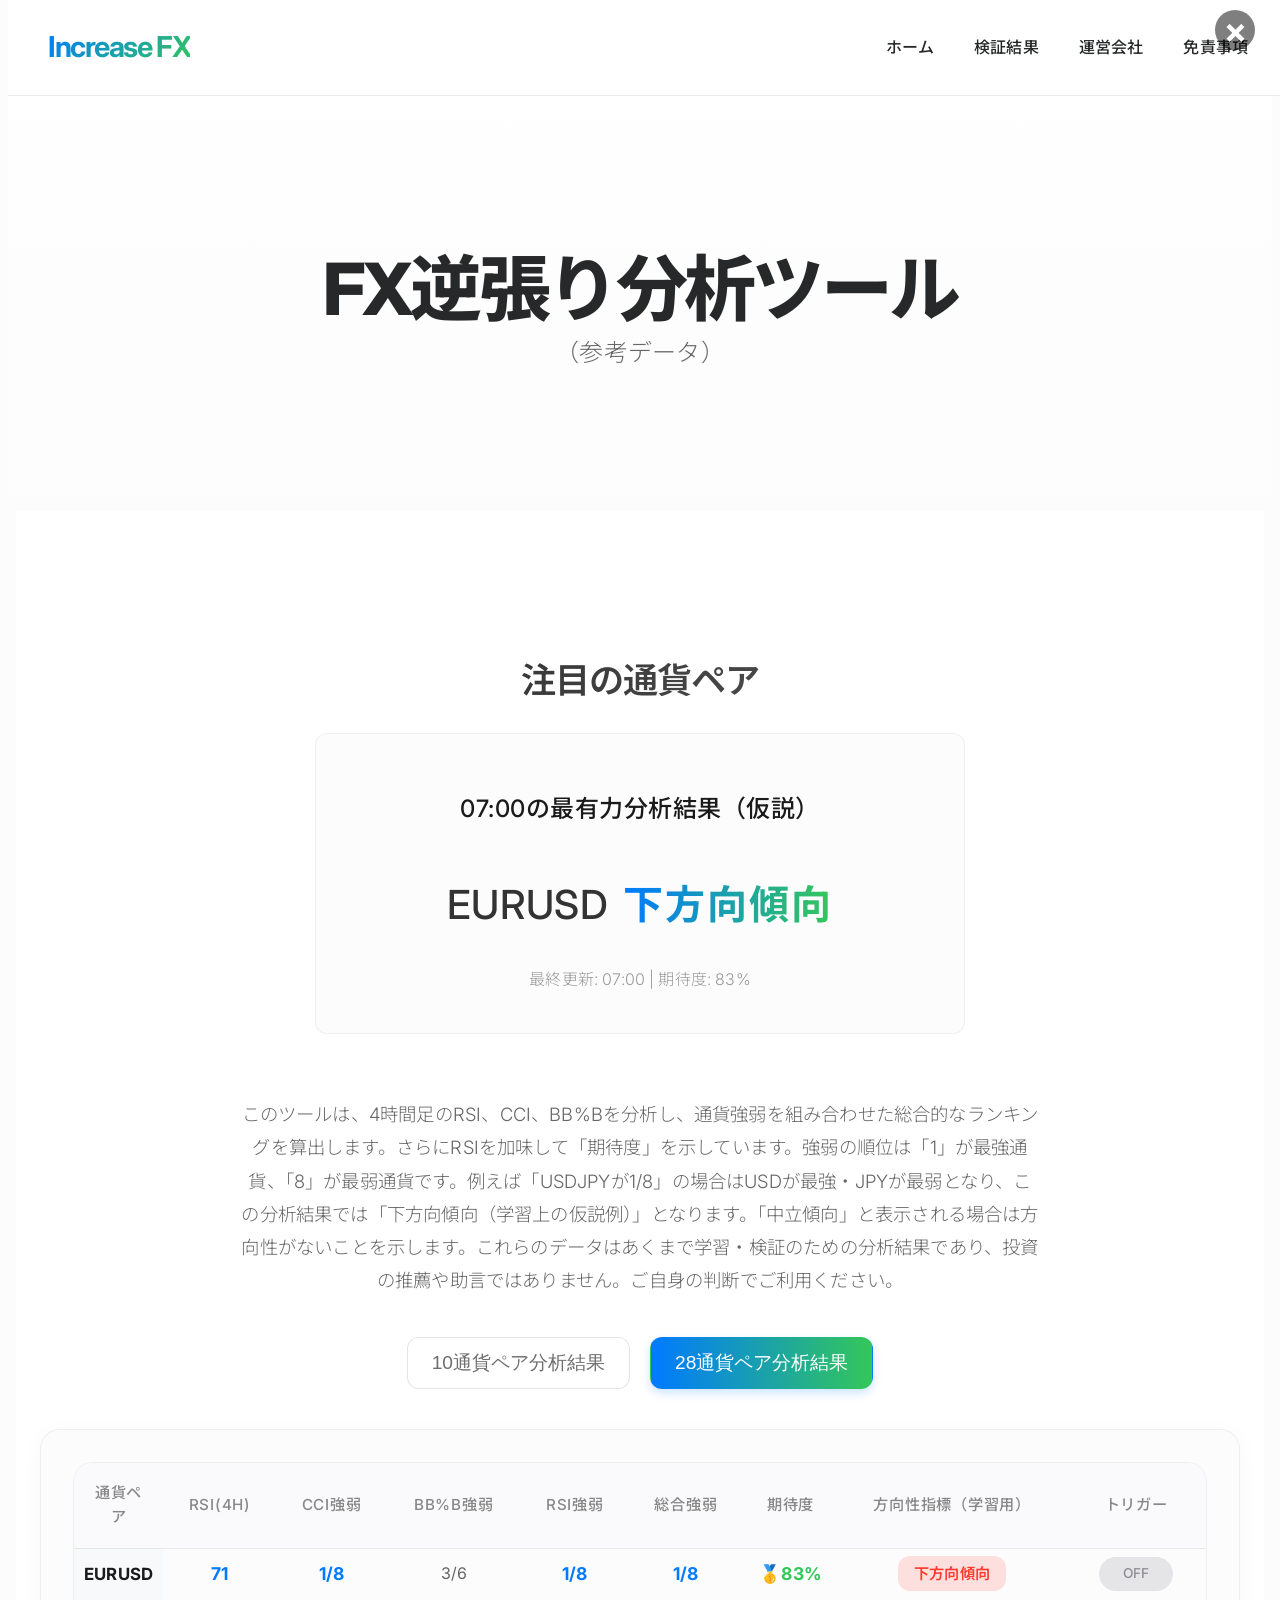
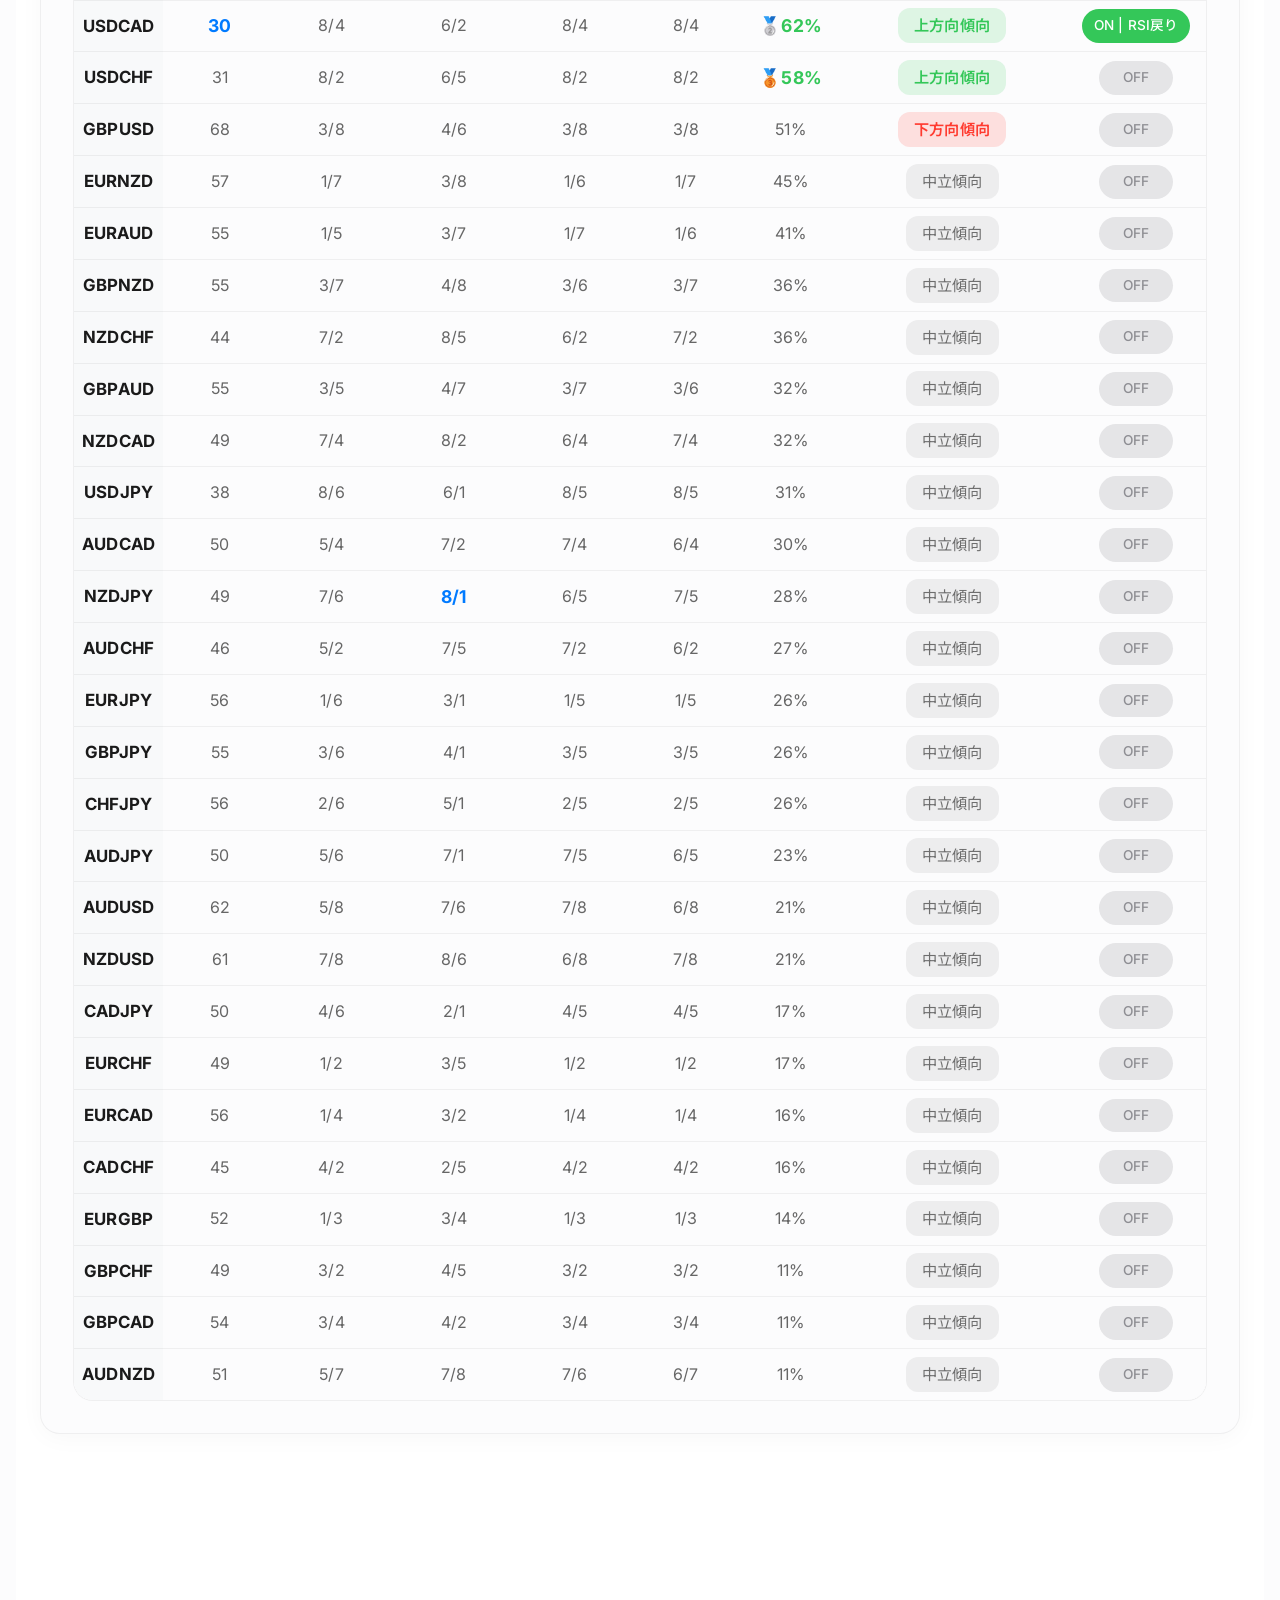
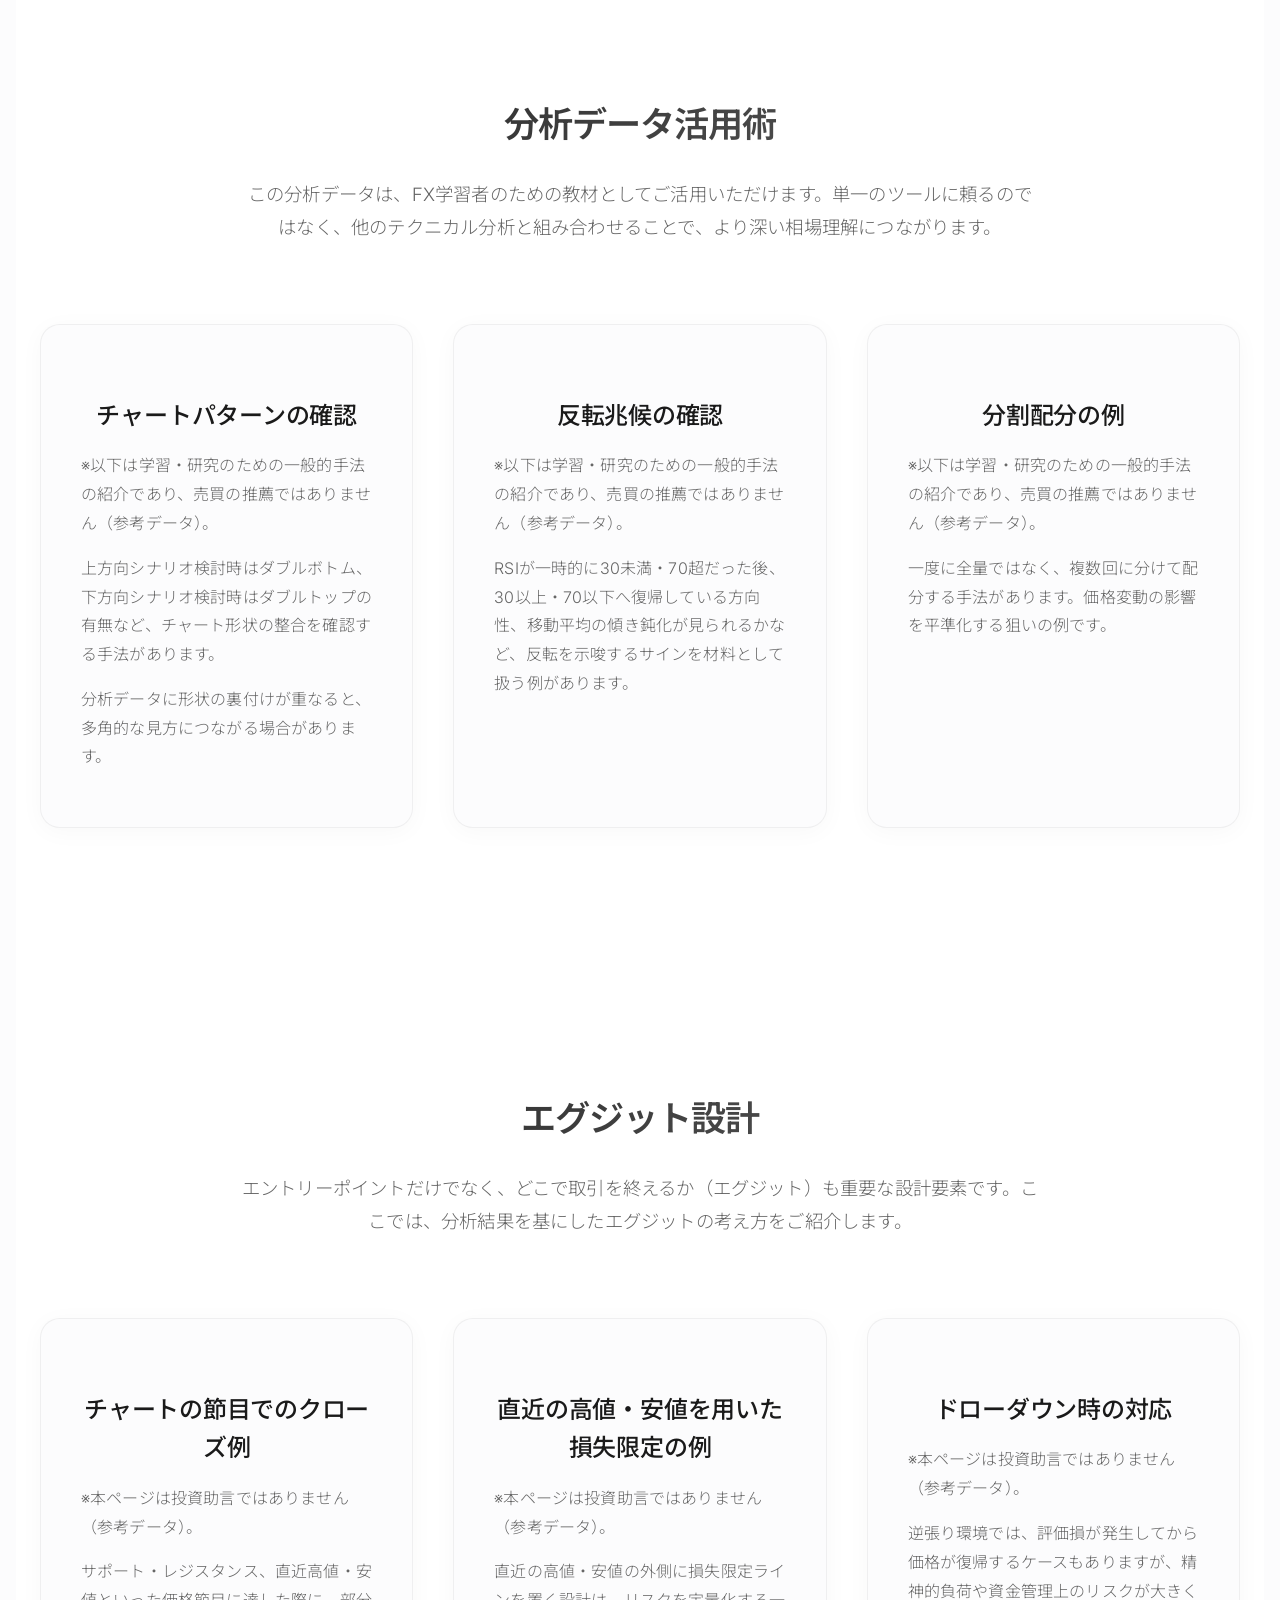
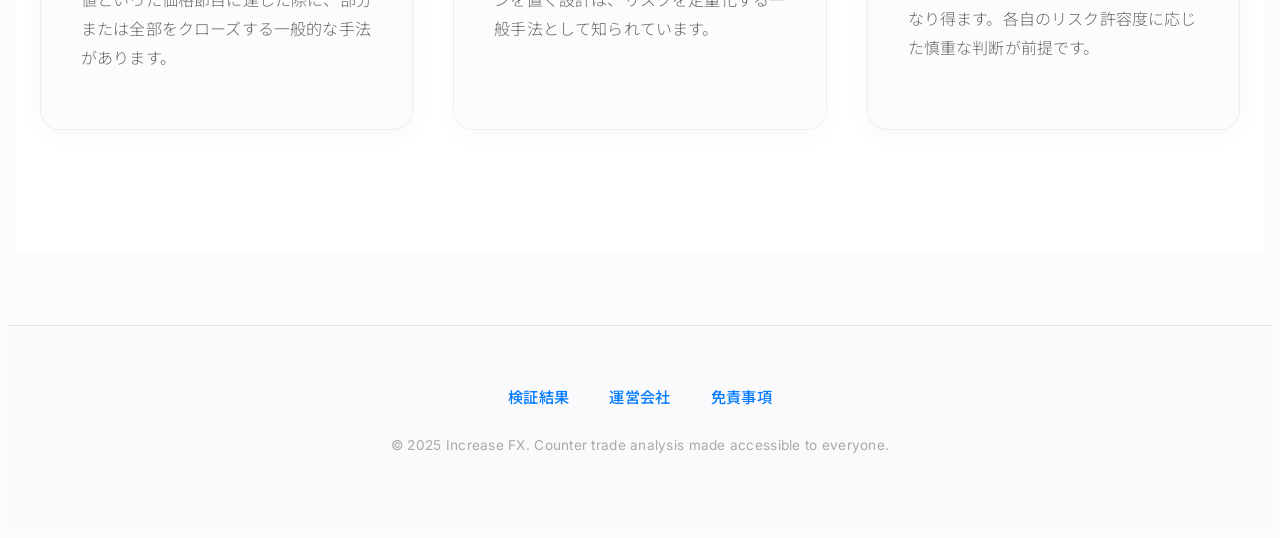
==== commit 890f2c5d: "Update file_updater.py" ====
--- a/index.html
+++ b/index.html
@@ -567,6 +567,90 @@
             min-width: 50px;
             border: none;
             white-space: nowrap;
+        }
+
+                /* Update the existing .chart-thumbnail class */
+        .chart-thumbnail {
+            width: 60px;     /* Reduce from 80px to match your image */
+            height: 45px;    /* Reduce from 60px to maintain aspect ratio */
+            object-fit: cover;
+            border-radius: 4px;
+            border: 1px solid #ddd;  /* Reduce border from 2px to 1px */
+            transition: all 0.3s ease;
+            display: block;
+            margin: 0 auto;
+            cursor: pointer;
+        }
+
+        /* Update hover effect to be more subtle */
+        .chart-thumbnail:hover {
+            border-color: #007AFF;
+            transform: scale(1.02);  /* Reduce from 1.05 to 1.02 */
+            box-shadow: 0 2px 4px rgba(0,0,0,0.1);  /* Reduce shadow */
+        }
+
+        /* Update table cell padding for time column */
+        .data-table td:first-child {
+            background-color: #f8f9fa;
+            font-weight: bold;
+            color: #333;
+            width: 60px;     /* Reduce width */
+            padding: 12px 8px;  /* Reduce padding */
+            font-size: 0.9rem;  /* Slightly smaller font */
+        }
+
+        /* Update image cell padding */
+        .data-table td:not(:first-child) {
+            padding: 8px 4px;   /* Reduce padding around images */
+        }
+
+        /* Add modal improvements */
+        .modal-content {
+            margin: 3% auto;    /* Reduce top margin */
+            display: block;
+            max-width: 90%;     /* Slightly reduce max width */
+            max-height: 85%;    /* Reduce max height */
+            border-radius: 8px;
+            box-shadow: 0 8px 32px rgba(0,0,0,0.5);
+            animation: zoomIn 0.3s ease;
+        }
+
+        /* Make close button more visible */
+        .close {
+            position: absolute;
+            top: 10px;
+            right: 25px;
+            color: #fff;
+            font-size: 35px;
+            font-weight: bold;
+            cursor: pointer;
+            z-index: 1001;
+            background: rgba(0,0,0,0.5);
+            border-radius: 50%;
+            width: 40px;
+            height: 40px;
+            display: flex;
+            align-items: center;
+            justify-content: center;
+            line-height: 1;
+        }
+
+        /* Add mobile responsiveness for thumbnails */
+        @media (max-width: 768px) {
+            .chart-thumbnail {
+                width: 45px;
+                height: 35px;
+            }
+            
+            .data-table td:first-child {
+                width: 45px;
+                padding: 8px 4px;
+                font-size: 0.8rem;
+            }
+            
+            .data-table td:not(:first-child) {
+                padding: 6px 2px;
+            }
         }
     </style>
 </head>
@@ -1488,7 +1572,32 @@
         startAutoRefreshAt05();
         startUpdateChecker();
     });
-
+    // Modal functionality for chart images
+    function showModal(imageSrc) {
+        const modal = document.getElementById('imageModal');
+        const modalImg = document.getElementById('modalImage');
+        
+        modal.style.display = 'block';
+        modalImg.src = imageSrc;
+        
+        // Close modal when clicking outside the image
+        modal.onclick = function(event) {
+            if (event.target === modal) {
+                closeModal();
+            }
+        };
+    }
+
+    function closeModal() {
+        document.getElementById('imageModal').style.display = 'none';
+    }
+
+    // Close modal with Escape key
+    document.addEventListener('keydown', function(event) {
+        if (event.key === 'Escape') {
+            closeModal();
+        }
+    });
     // Export functions for external use
     window.ForexDataManager = {
         refresh: refreshData,
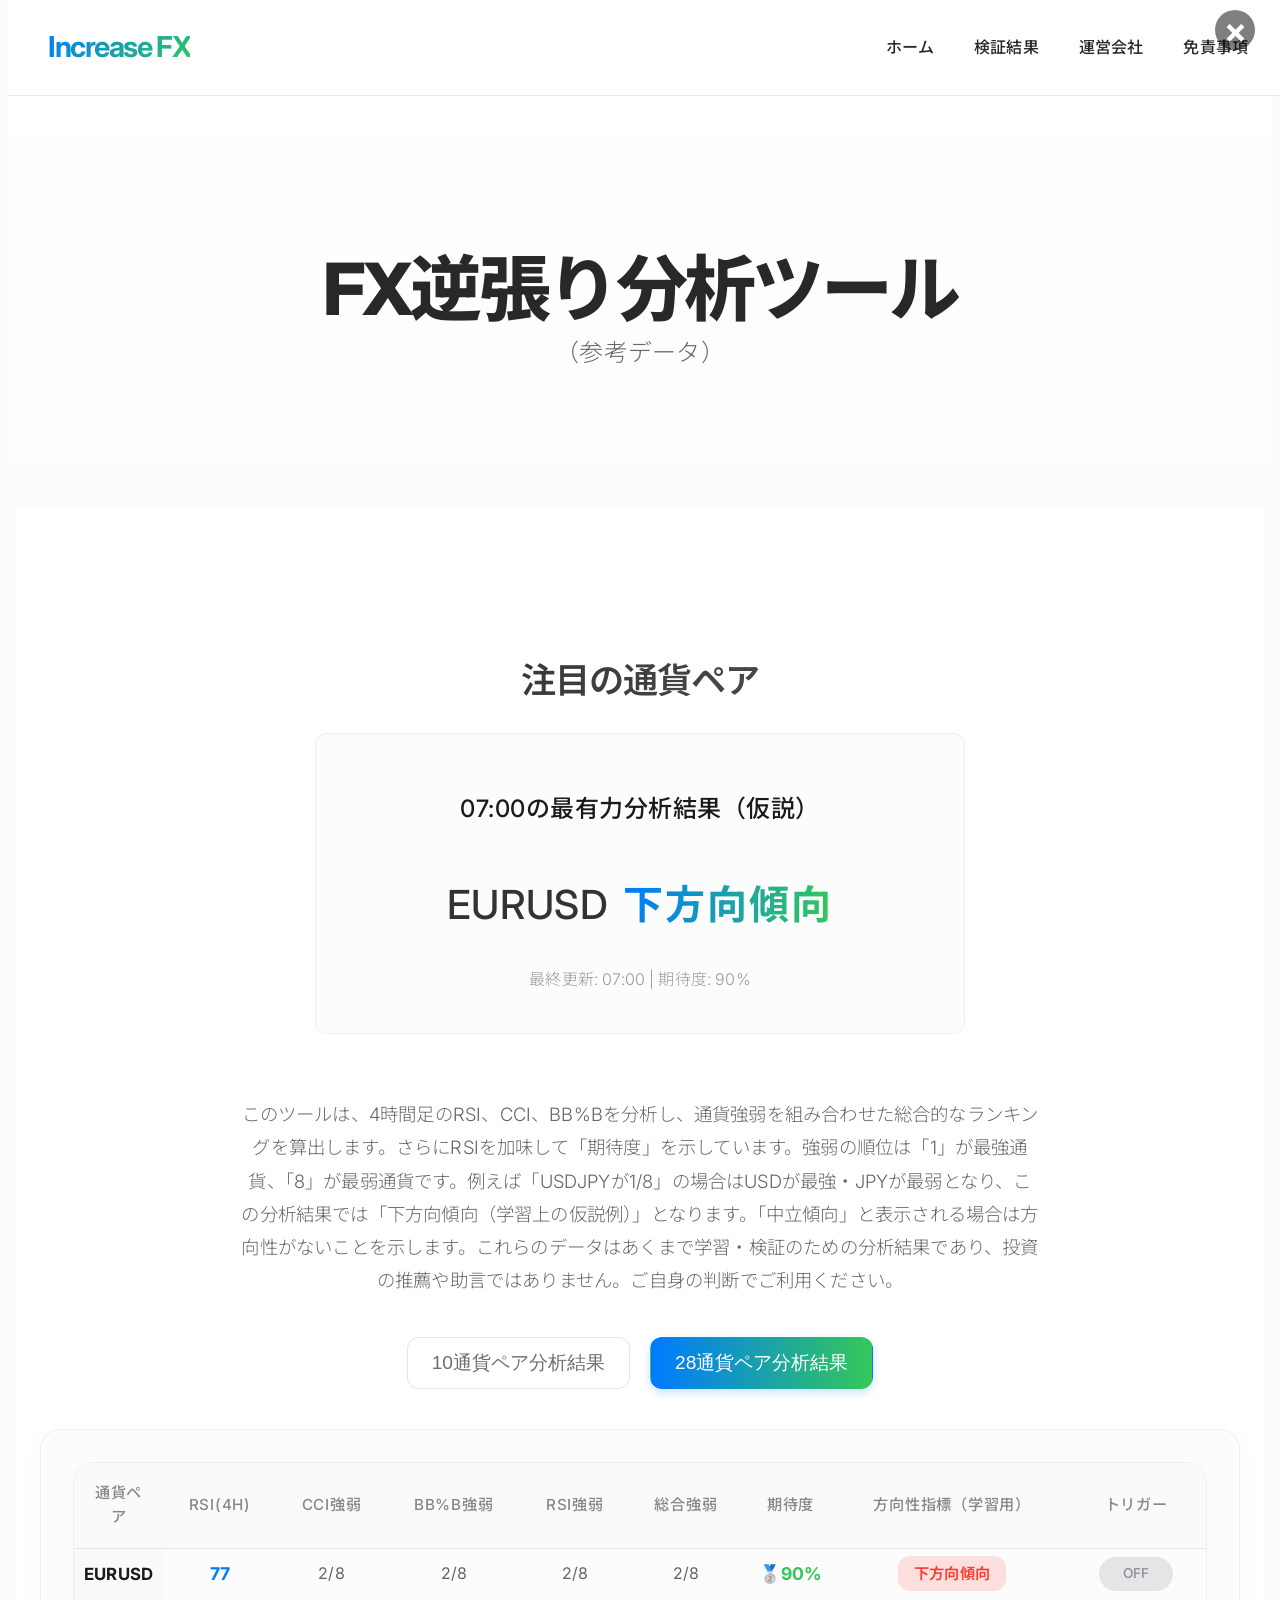
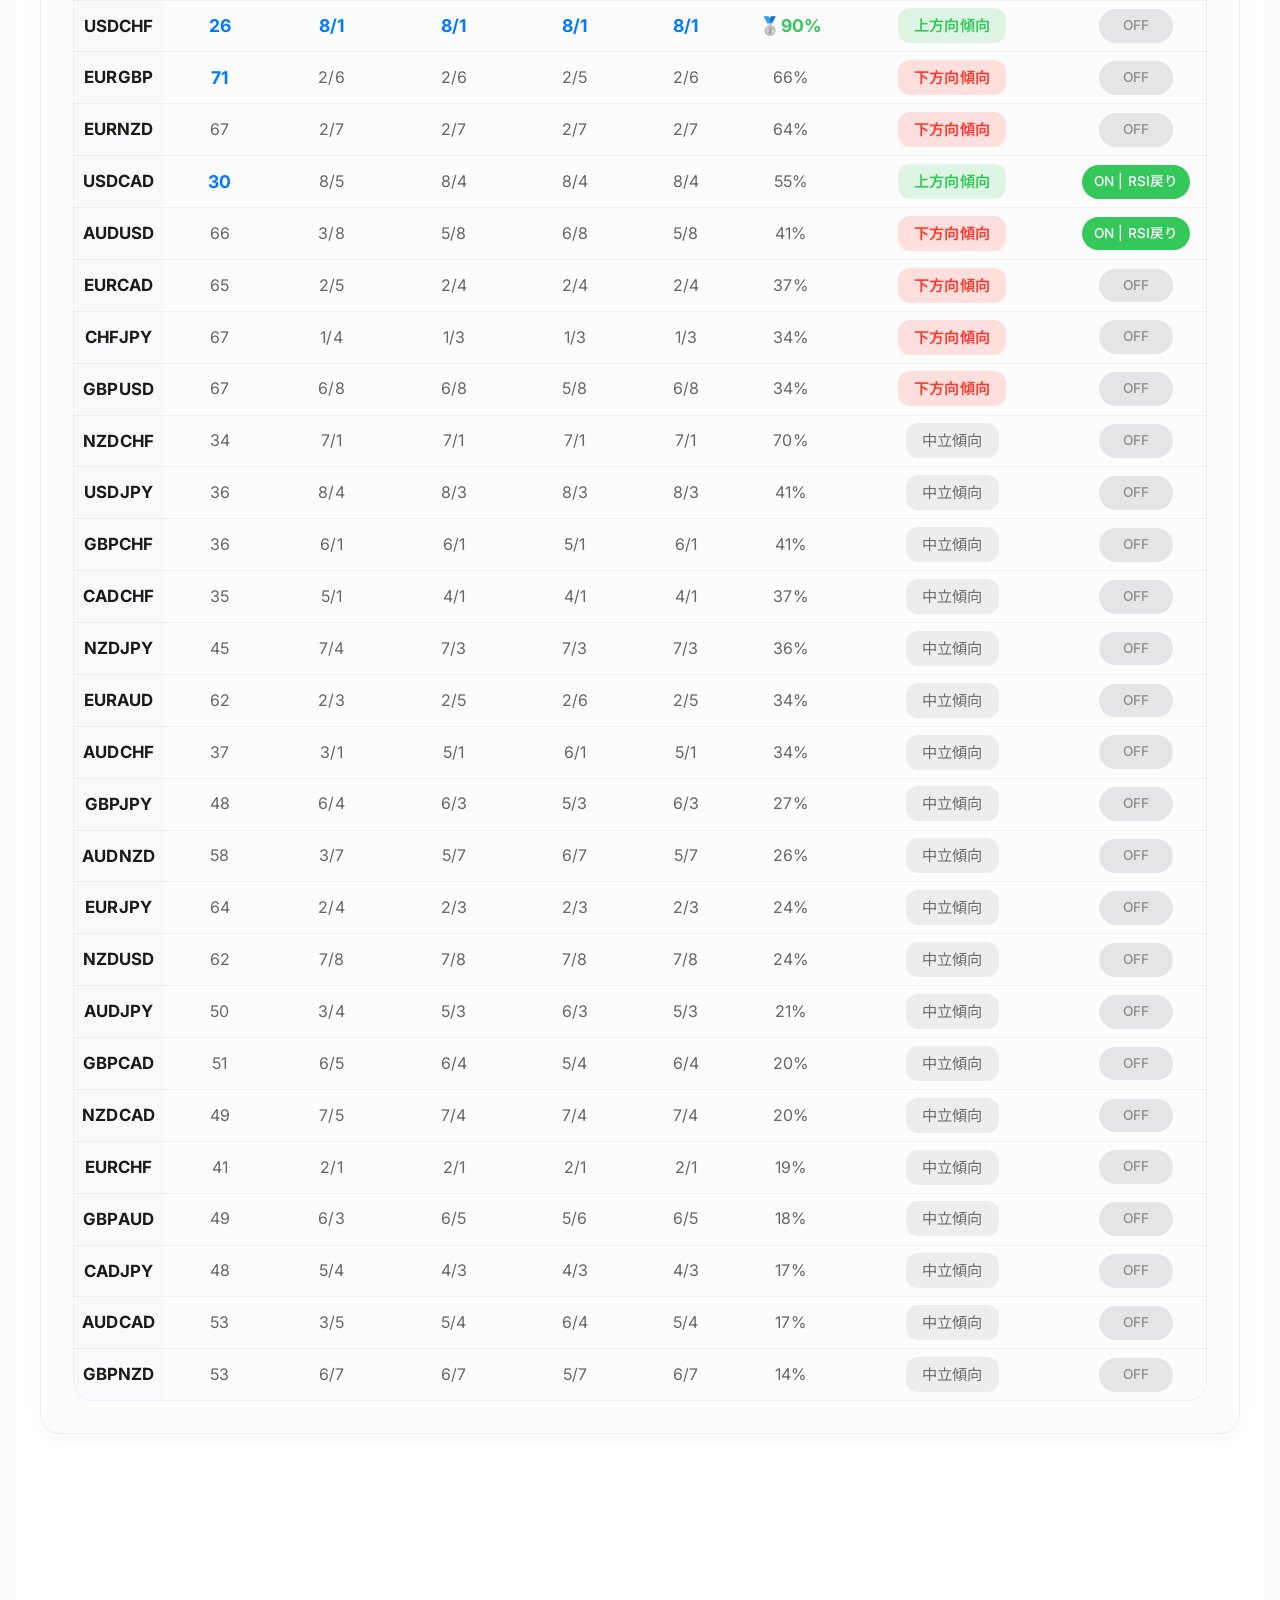
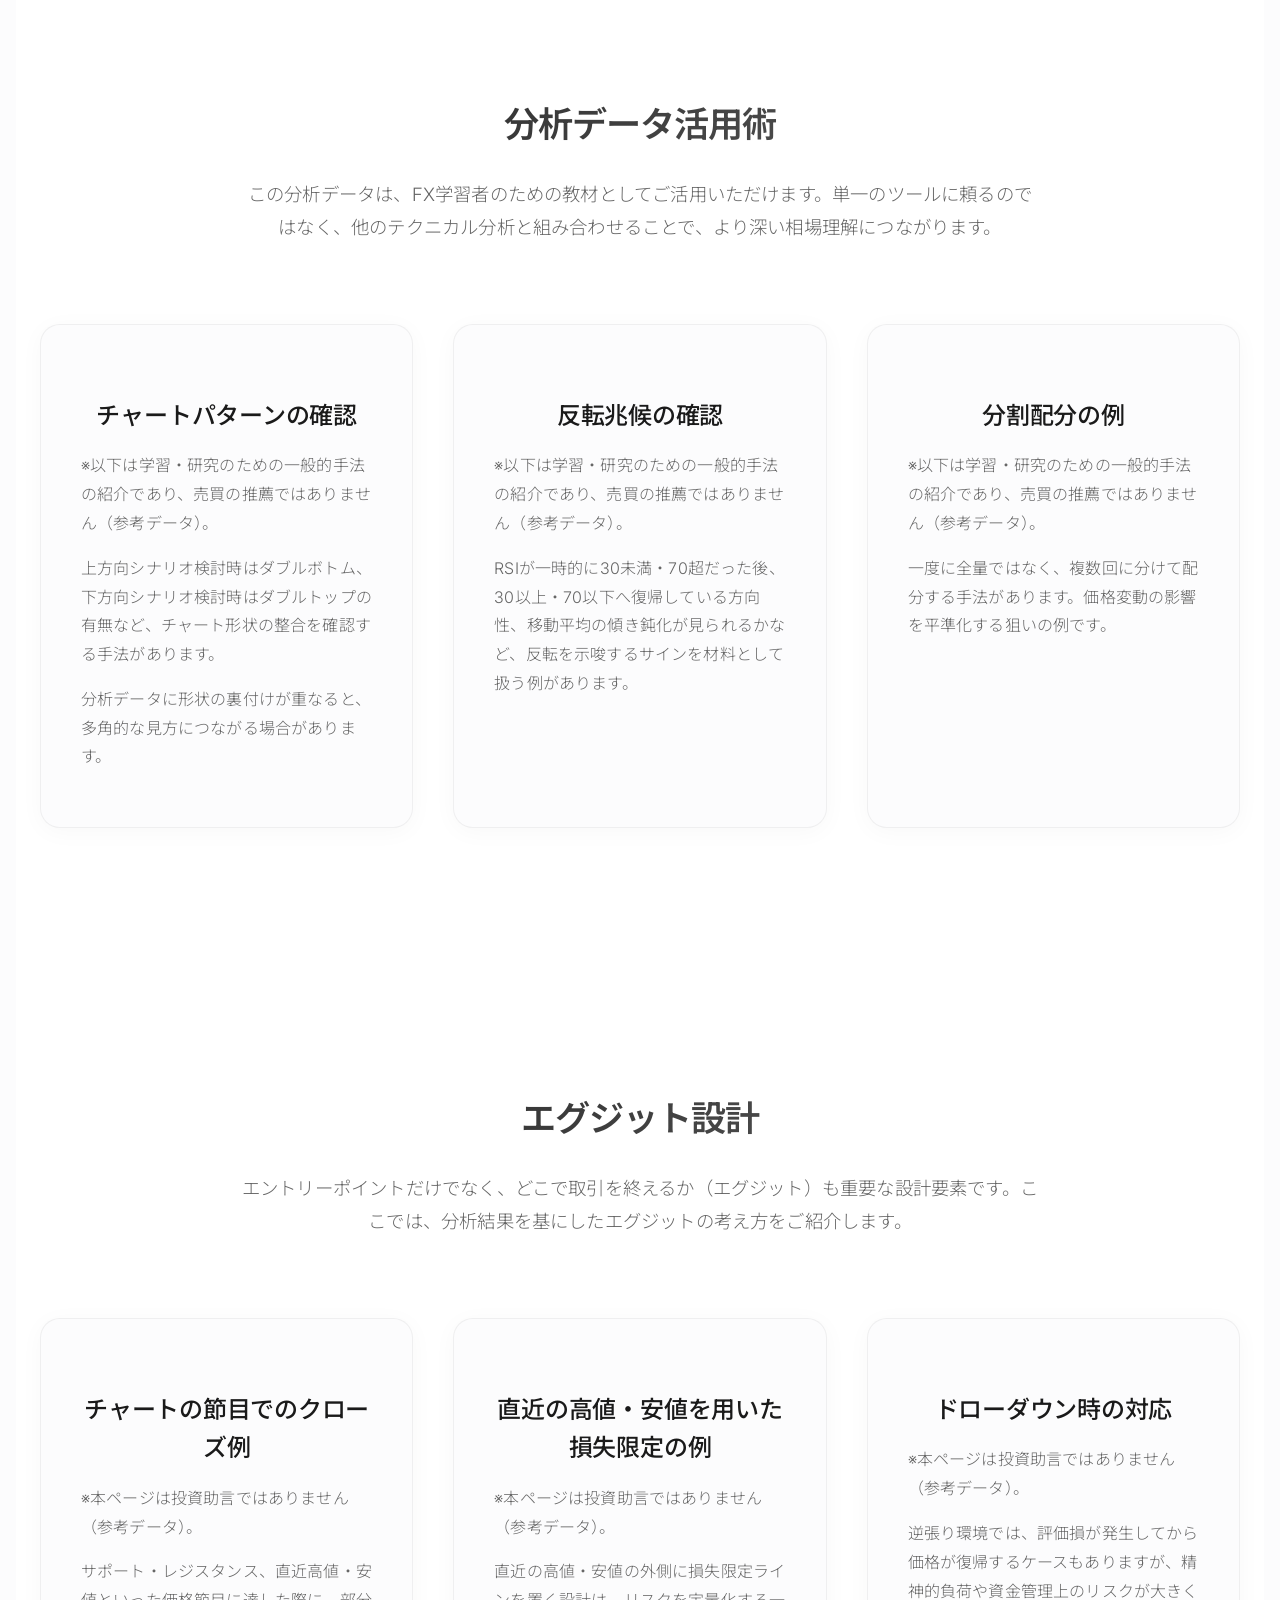
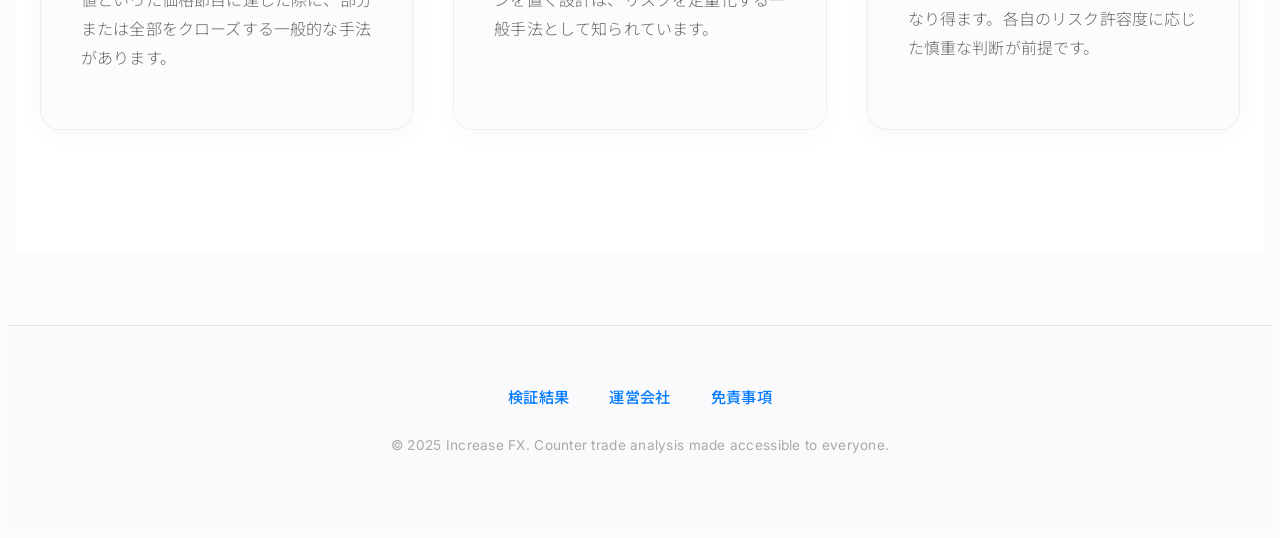
==== commit 19108b50: "Update file_updater.py" ====
--- a/index.html
+++ b/index.html
@@ -1572,24 +1572,179 @@
         startAutoRefreshAt05();
         startUpdateChecker();
     });
-    // Modal functionality for chart images
+    
+    // Alert box style modal functionality for chart images
     function showModal(imageSrc) {
-        const modal = document.getElementById('imageModal');
-        const modalImg = document.getElementById('modalImage');
-        
-        modal.style.display = 'block';
-        modalImg.src = imageSrc;
-        
-        // Close modal when clicking outside the image
+        // Remove existing modal if present
+        const existingModal = document.getElementById('alertModal');
+        if (existingModal) {
+            existingModal.remove();
+        }
+        
+        // Create modal container
+        const modal = document.createElement('div');
+        modal.id = 'alertModal';
+        modal.style.cssText = `
+            position: fixed;
+            top: 0;
+            left: 0;
+            width: 100%;
+            height: 100%;
+            background-color: rgba(0, 0, 0, 0.8);
+            z-index: 10000;
+            display: flex;
+            justify-content: center;
+            align-items: center;
+            animation: fadeIn 0.3s ease;
+        `;
+        
+        // Create alert box container
+        const alertBox = document.createElement('div');
+        alertBox.style.cssText = `
+            background: white;
+            border-radius: 12px;
+            box-shadow: 0 20px 60px rgba(0, 0, 0, 0.4);
+            max-width: 90vw;
+            max-height: 90vh;
+            position: relative;
+            animation: slideIn 0.3s ease;
+            overflow: hidden;
+        `;
+        
+        // Create header with close button
+        const header = document.createElement('div');
+        header.style.cssText = `
+            background: #f8f9fa;
+            padding: 15px 20px;
+            border-bottom: 1px solid #e9ecef;
+            display: flex;
+            justify-content: space-between;
+            align-items: center;
+        `;
+        
+        const title = document.createElement('h3');
+        title.textContent = 'チャート画像';
+        title.style.cssText = `
+            margin: 0;
+            font-size: 1.1rem;
+            color: #333;
+            font-weight: 600;
+        `;
+        
+        const closeButton = document.createElement('button');
+        closeButton.innerHTML = '×';
+        closeButton.style.cssText = `
+            background: none;
+            border: none;
+            font-size: 24px;
+            color: #666;
+            cursor: pointer;
+            padding: 0;
+            width: 30px;
+            height: 30px;
+            display: flex;
+            align-items: center;
+            justify-content: center;
+            border-radius: 50%;
+            transition: all 0.2s ease;
+        `;
+        
+        closeButton.onmouseover = () => {
+            closeButton.style.backgroundColor = '#e9ecef';
+            closeButton.style.color = '#000';
+        };
+        
+        closeButton.onmouseout = () => {
+            closeButton.style.backgroundColor = 'transparent';
+            closeButton.style.color = '#666';
+        };
+        
+        closeButton.onclick = closeModal;
+        
+        header.appendChild(title);
+        header.appendChild(closeButton);
+        
+        // Create image container
+        const imageContainer = document.createElement('div');
+        imageContainer.style.cssText = `
+            padding: 20px;
+            text-align: center;
+            background: white;
+        `;
+        
+        // Create image element
+        const img = document.createElement('img');
+        img.src = imageSrc;
+        img.alt = 'チャート画像';
+        img.style.cssText = `
+            max-width: 100%;
+            max-height: 70vh;
+            border-radius: 8px;
+            box-shadow: 0 4px 12px rgba(0, 0, 0, 0.1);
+        `;
+        
+        // Handle image load error
+        img.onerror = () => {
+            img.style.display = 'none';
+            const errorMsg = document.createElement('div');
+            errorMsg.textContent = '画像を読み込めませんでした';
+            errorMsg.style.cssText = `
+                color: #dc3545;
+                padding: 40px;
+                font-size: 1.1rem;
+            `;
+            imageContainer.appendChild(errorMsg);
+        };
+        
+        imageContainer.appendChild(img);
+        
+        // Assemble the alert box
+        alertBox.appendChild(header);
+        alertBox.appendChild(imageContainer);
+        modal.appendChild(alertBox);
+        
+        // Add to document
+        document.body.appendChild(modal);
+        
+        // Close modal when clicking outside the alert box
         modal.onclick = function(event) {
             if (event.target === modal) {
                 closeModal();
             }
         };
+        
+        // Add CSS keyframes for animations
+        if (!document.getElementById('modalAnimations')) {
+            const style = document.createElement('style');
+            style.id = 'modalAnimations';
+            style.textContent = `
+                @keyframes fadeIn {
+                    from { opacity: 0; }
+                    to { opacity: 1; }
+                }
+                @keyframes slideIn {
+                    from { 
+                        opacity: 0;
+                        transform: translateY(-20px) scale(0.95);
+                    }
+                    to { 
+                        opacity: 1;
+                        transform: translateY(0) scale(1);
+                    }
+                }
+            `;
+            document.head.appendChild(style);
+        }
     }
 
     function closeModal() {
-        document.getElementById('imageModal').style.display = 'none';
+        const modal = document.getElementById('alertModal');
+        if (modal) {
+            modal.style.animation = 'fadeOut 0.2s ease';
+            setTimeout(() => {
+                modal.remove();
+            }, 200);
+        }
     }
 
     // Close modal with Escape key
@@ -1598,6 +1753,17 @@
             closeModal();
         }
     });
+
+    // Add fadeOut animation
+    const existingStyle = document.getElementById('modalAnimations');
+    if (existingStyle) {
+        existingStyle.textContent += `
+            @keyframes fadeOut {
+                from { opacity: 1; }
+                to { opacity: 0; }
+            }
+        `;
+    }
     // Export functions for external use
     window.ForexDataManager = {
         refresh: refreshData,
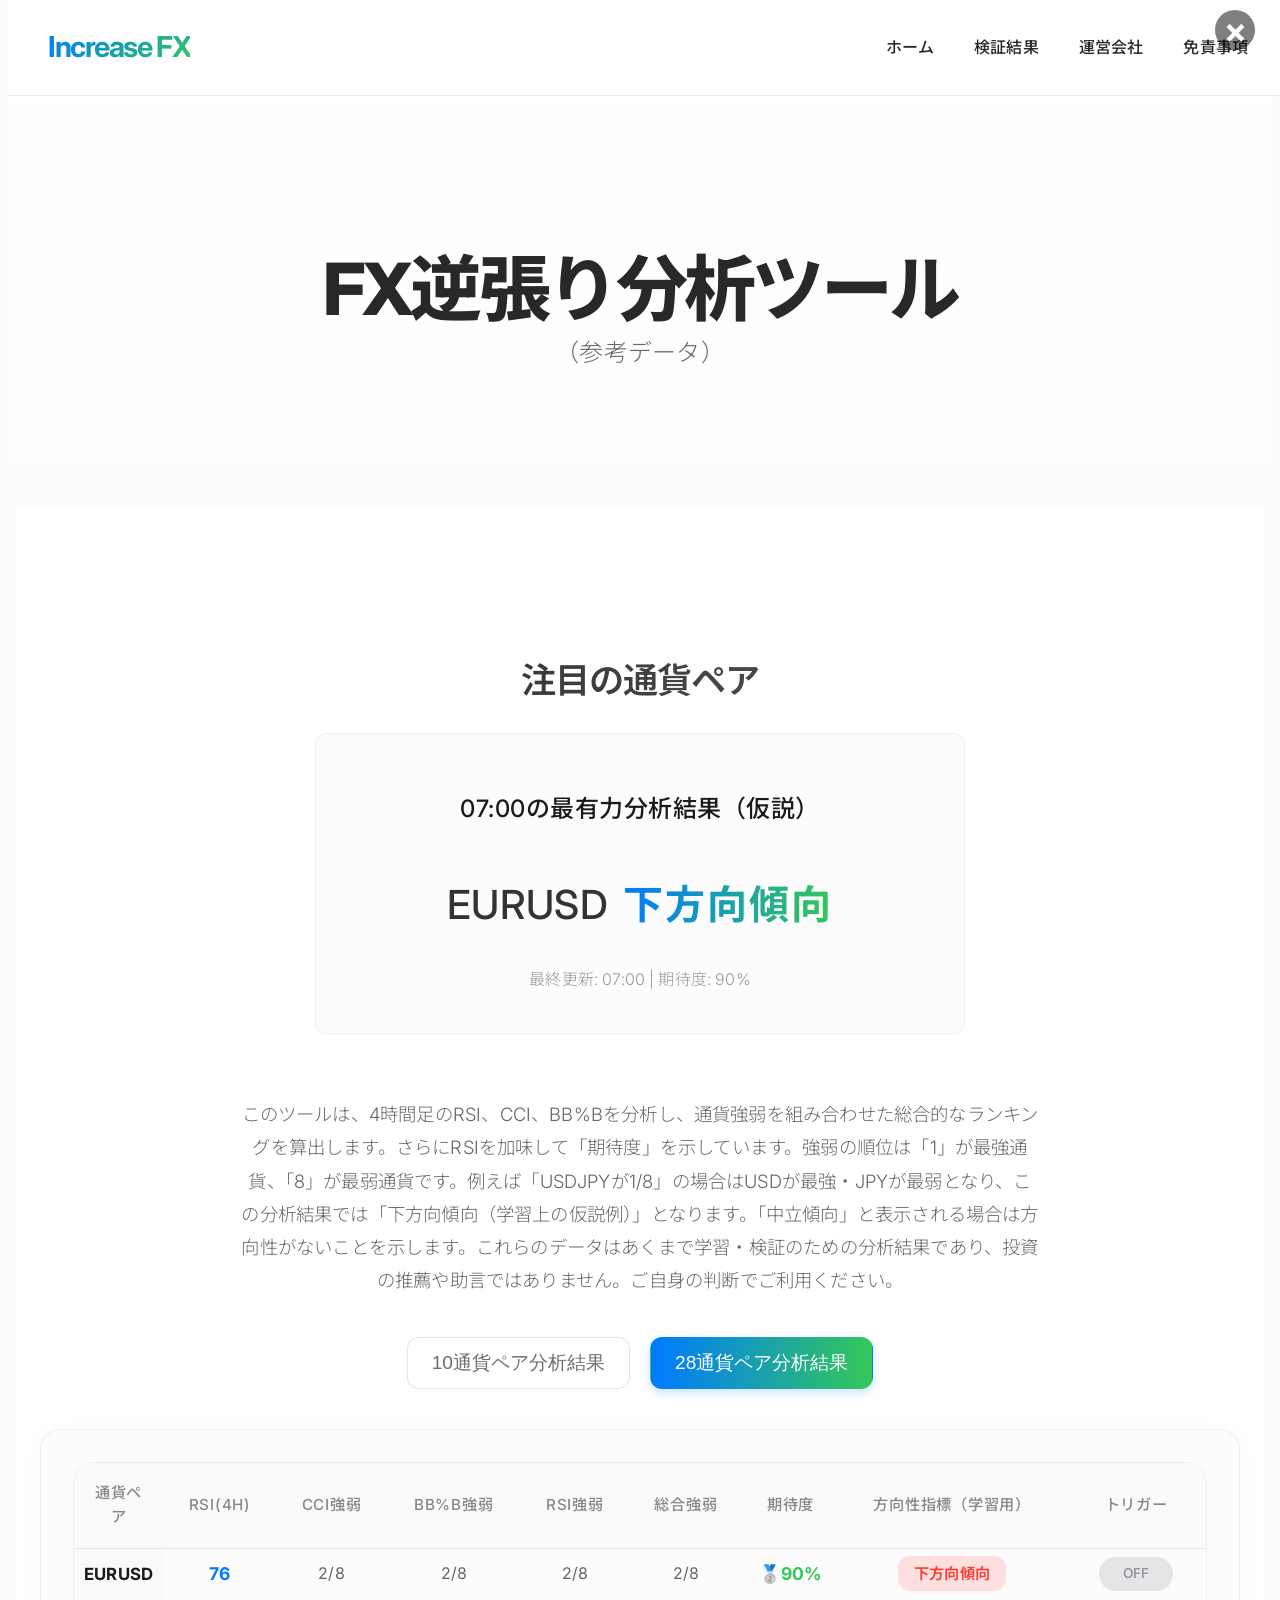
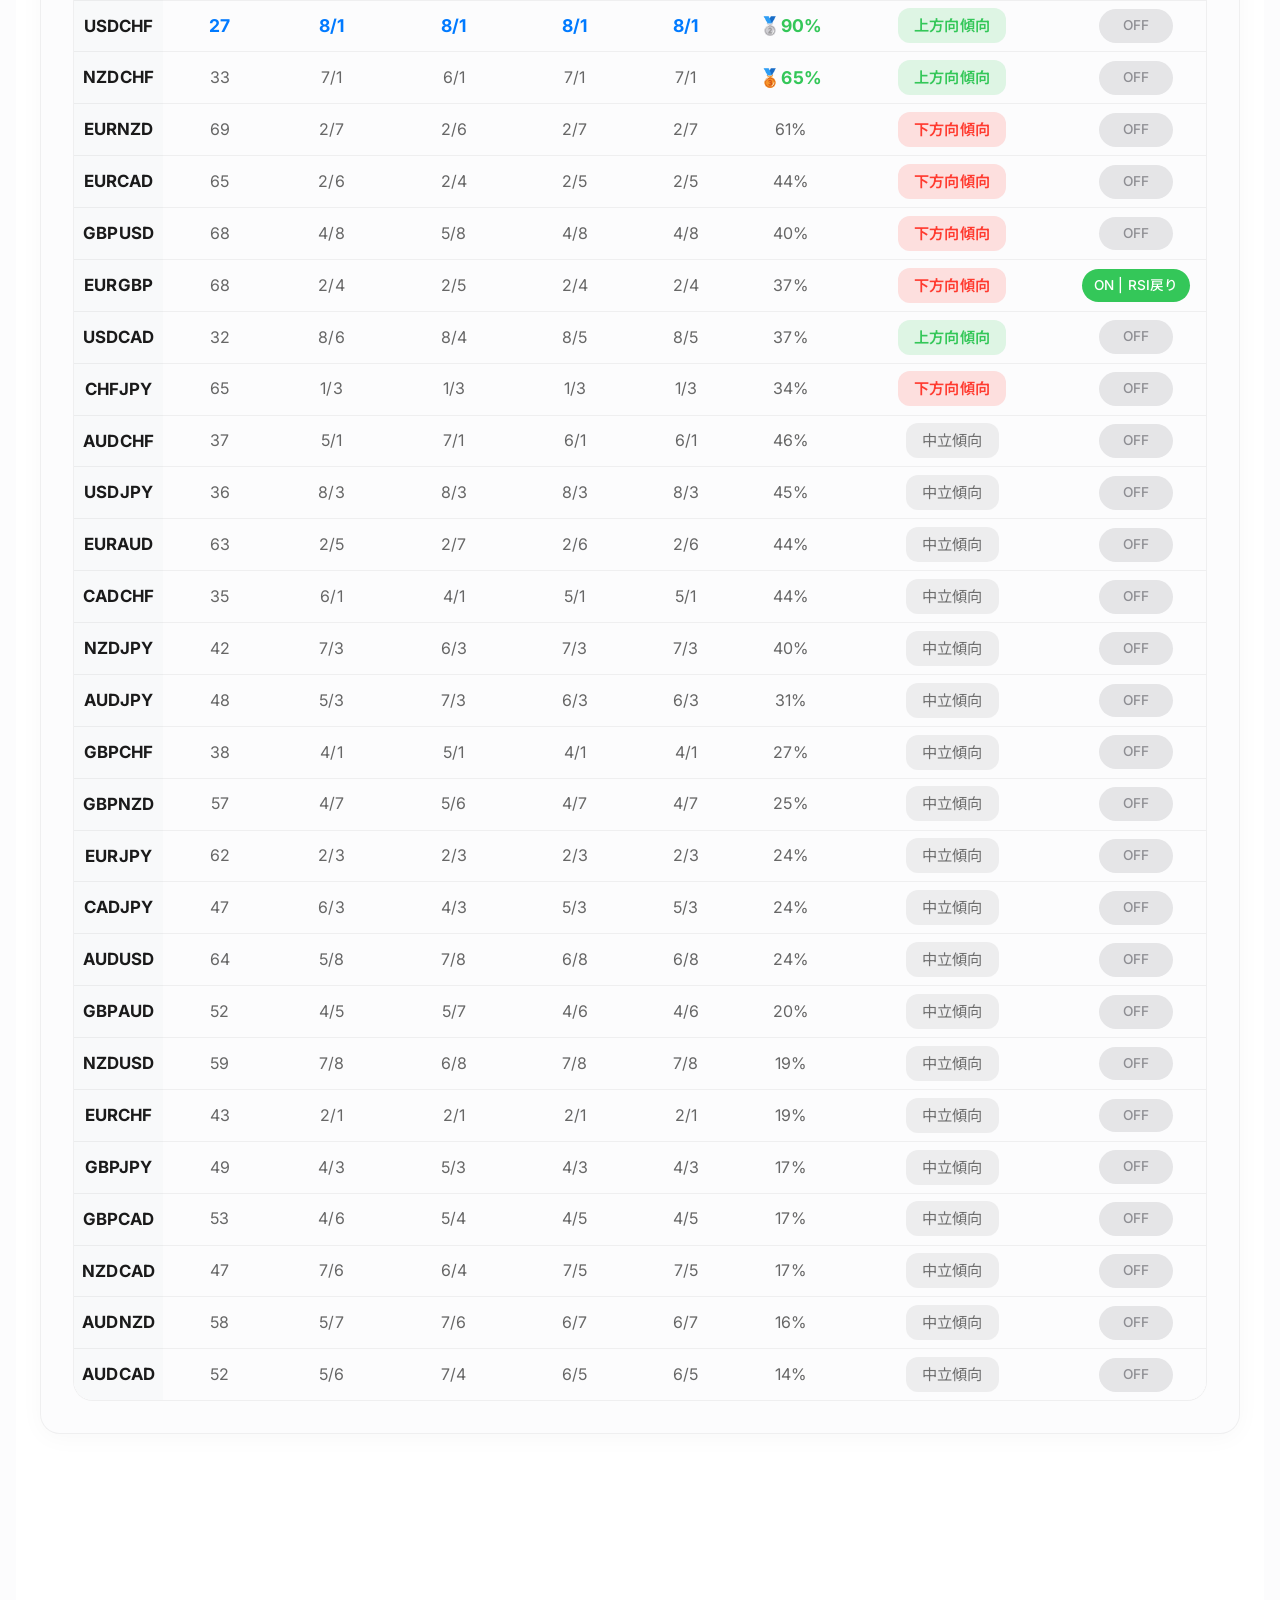
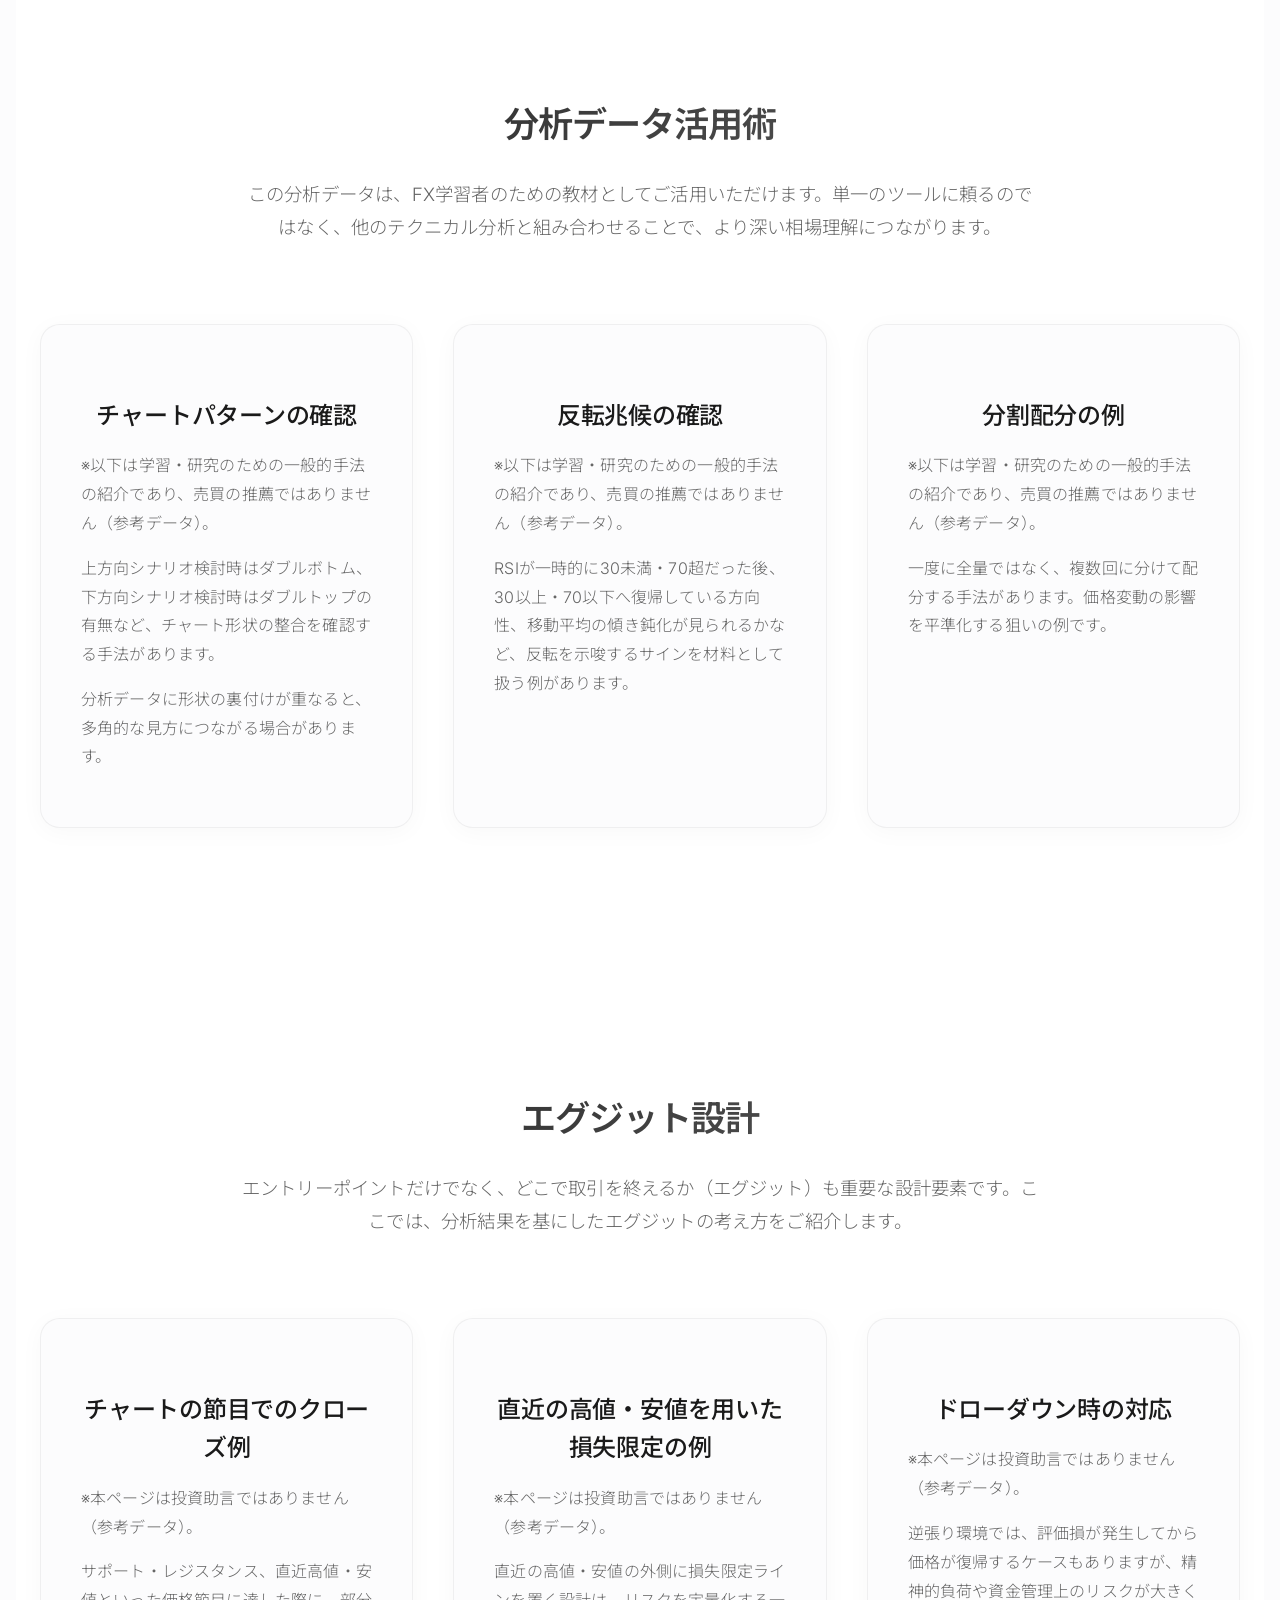
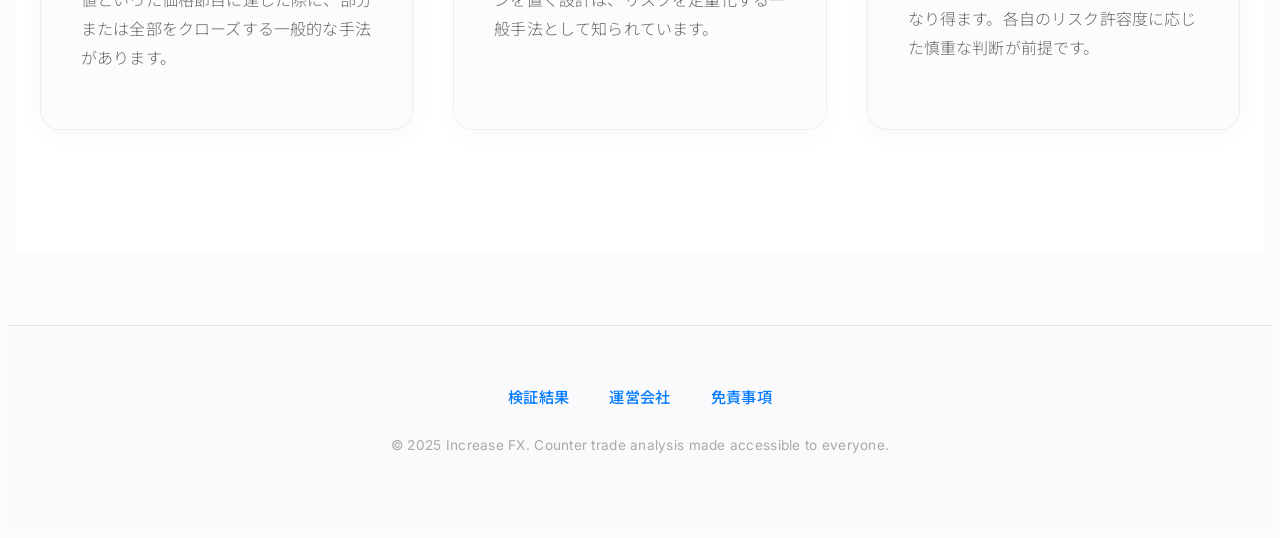
==== commit 01df606f: "Update file_updater.py" ====
--- a/index.html
+++ b/index.html
@@ -652,6 +652,38 @@
                 padding: 6px 2px;
             }
         }
+
+        /* Win/Lose frame styles for chart thumbnails */
+        .chart-thumbnail.win-frame {
+            border: 3px solid #34C759;  /* Green border for wins */
+            box-shadow: 0 0 8px rgba(52, 199, 89, 0.4);
+        }
+
+        .chart-thumbnail.lose-frame {
+            border: 3px solid #FF3B30;  /* Red border for losses */
+            box-shadow: 0 0 8px rgba(255, 59, 48, 0.4);
+        }
+
+        .chart-thumbnail.win-frame:hover {
+            border-color: #30D158;  /* Brighter green on hover */
+            box-shadow: 0 0 12px rgba(52, 199, 89, 0.6);
+            transform: scale(1.05);
+        }
+
+        .chart-thumbnail.lose-frame:hover {
+            border-color: #FF453A;  /* Brighter red on hover */
+            box-shadow: 0 0 12px rgba(255, 59, 48, 0.6);
+            transform: scale(1.05);
+        }
+
+        /* Mobile responsive adjustments */
+        @media (max-width: 768px) {
+            .chart-thumbnail.win-frame,
+            .chart-thumbnail.lose-frame {
+                border-width: 2px;  /* Thinner borders on mobile */
+            }
+        }
+
     </style>
 </head>
 <body>
@@ -811,333 +843,10 @@
                 <div class="table-container">
                     <table class="data-table">
                         <thead>
-                            <tr>
-                                <th style="text-align: center;">エントリー</th>
-                                <th style="text-align: center;">8月28日</th>
-                                <th style="text-align: center;">8月29日</th>
-                                <th style="text-align: center;">9月01日</th>
-                                <th style="text-align: center;">9月02日</th>
-                                <th style="text-align: center;">9月03日</th>
-                                <th style="text-align: center;">9月04日</th>
-                                <th style="text-align: center;">9月05日</th>
-                                <th style="text-align: center;">9月08日</th>
-                                <th style="text-align: center;">9月09日</th>
-                                <th style="text-align: center;">9月10日</th>
-                            </tr>
+                            <!-- Header will be generated by JavaScript -->
                         </thead>
                         <tbody>
-                            <tr>
-                                <td>0:00</td>
-                                <td onclick="showModal('images/[2025_08_28][0000].png')"><img src="images/[2025_08_28][0000].png" alt="チャート画像" class="chart-thumbnail"></td>
-                                <td onclick="showModal('images/[2025_08_29][0000].png')"><img src="images/[2025_08_29][0000].png" alt="チャート画像" class="chart-thumbnail"></td>
-                                <td onclick="showModal('images/[2025_09_01][0000].png')"><img src="images/[2025_09_01][0000].png" alt="チャート画像" class="chart-thumbnail"></td>
-                                <td onclick="showModal('images/[2025_09_02][0000].png')"><img src="images/[2025_09_02][0000].png" alt="チャート画像" class="chart-thumbnail"></td>
-                                <td onclick="showModal('images/[2025_09_03][0000].png')"><img src="images/[2025_09_03][0000].png" alt="チャート画像" class="chart-thumbnail"></td>
-                                <td onclick="showModal('images/[2025_09_04][0000].png')"><img src="images/[2025_09_04][0000].png" alt="チャート画像" class="chart-thumbnail"></td>
-                                <td onclick="showModal('images/[2025_09_05][0000].png')"><img src="images/[2025_09_05][0000].png" alt="チャート画像" class="chart-thumbnail"></td>
-                                <td onclick="showModal('images/[2025_09_08][0000].png')"><img src="images/[2025_09_08][0000].png" alt="チャート画像" class="chart-thumbnail"></td>
-                                <td onclick="showModal('images/[2025_09_09][0000].png')"><img src="images/[2025_09_09][0000].png" alt="チャート画像" class="chart-thumbnail"></td>
-                                <td onclick="showModal('images/[2025_09_10][0000].png')"><img src="images/[2025_09_10][0000].png" alt="チャート画像" class="chart-thumbnail"></td>
-                            </tr>
-                            <tr>
-                                <td>1:00</td>
-                                <td onclick="showModal('images/[2025_08_28][0100].png')"><img src="images/[2025_08_28][0100].png" alt="チャート画像" class="chart-thumbnail"></td>
-                                <td onclick="showModal('images/[2025_08_29][0100].png')"><img src="images/[2025_08_29][0100].png" alt="チャート画像" class="chart-thumbnail"></td>
-                                <td onclick="showModal('images/[2025_09_01][0100].png')"><img src="images/[2025_09_01][0100].png" alt="チャート画像" class="chart-thumbnail"></td>
-                                <td onclick="showModal('images/[2025_09_02][0100].png')"><img src="images/[2025_09_02][0100].png" alt="チャート画像" class="chart-thumbnail"></td>
-                                <td onclick="showModal('images/[2025_09_03][0100].png')"><img src="images/[2025_09_03][0100].png" alt="チャート画像" class="chart-thumbnail"></td>
-                                <td onclick="showModal('images/[2025_09_04][0100].png')"><img src="images/[2025_09_04][0100].png" alt="チャート画像" class="chart-thumbnail"></td>
-                                <td onclick="showModal('images/[2025_09_05][0100].png')"><img src="images/[2025_09_05][0100].png" alt="チャート画像" class="chart-thumbnail"></td>
-                                <td onclick="showModal('images/[2025_09_08][0100].png')"><img src="images/[2025_09_08][0100].png" alt="チャート画像" class="chart-thumbnail"></td>
-                                <td onclick="showModal('images/[2025_09_09][0100].png')"><img src="images/[2025_09_09][0100].png" alt="チャート画像" class="chart-thumbnail"></td>
-                                <td onclick="showModal('images/[2025_09_10][0100].png')"><img src="images/[2025_09_10][0100].png" alt="チャート画像" class="chart-thumbnail"></td>
-                            </tr>
-                            <tr>
-                                <td>2:00</td>
-                                <td onclick="showModal('images/[2025_08_28][0200].png')"><img src="images/[2025_08_28][0200].png" alt="チャート画像" class="chart-thumbnail"></td>
-                                <td onclick="showModal('images/[2025_08_29][0200].png')"><img src="images/[2025_08_29][0200].png" alt="チャート画像" class="chart-thumbnail"></td>
-                                <td onclick="showModal('images/[2025_09_01][0200].png')"><img src="images/[2025_09_01][0200].png" alt="チャート画像" class="chart-thumbnail"></td>
-                                <td onclick="showModal('images/[2025_09_02][0200].png')"><img src="images/[2025_09_02][0200].png" alt="チャート画像" class="chart-thumbnail"></td>
-                                <td onclick="showModal('images/[2025_09_03][0200].png')"><img src="images/[2025_09_03][0200].png" alt="チャート画像" class="chart-thumbnail"></td>
-                                <td onclick="showModal('images/[2025_09_04][0200].png')"><img src="images/[2025_09_04][0200].png" alt="チャート画像" class="chart-thumbnail"></td>
-                                <td onclick="showModal('images/[2025_09_05][0200].png')"><img src="images/[2025_09_05][0200].png" alt="チャート画像" class="chart-thumbnail"></td>
-                                <td onclick="showModal('images/[2025_09_08][0200].png')"><img src="images/[2025_09_08][0200].png" alt="チャート画像" class="chart-thumbnail"></td>
-                                <td onclick="showModal('images/[2025_09_09][0200].png')"><img src="images/[2025_09_09][0200].png" alt="チャート画像" class="chart-thumbnail"></td>
-                                <td onclick="showModal('images/[2025_09_10][0200].png')"><img src="images/[2025_09_10][0200].png" alt="チャート画像" class="chart-thumbnail"></td>
-                            </tr>
-                            <tr>
-                                <td>3:00</td>
-                                <td onclick="showModal('images/[2025_08_28][0300].png')"><img src="images/[2025_08_28][0300].png" alt="チャート画像" class="chart-thumbnail"></td>
-                                <td onclick="showModal('images/[2025_08_29][0300].png')"><img src="images/[2025_08_29][0300].png" alt="チャート画像" class="chart-thumbnail"></td>
-                                <td onclick="showModal('images/[2025_09_01][0300].png')"><img src="images/[2025_09_01][0300].png" alt="チャート画像" class="chart-thumbnail"></td>
-                                <td onclick="showModal('images/[2025_09_02][0300].png')"><img src="images/[2025_09_02][0300].png" alt="チャート画像" class="chart-thumbnail"></td>
-                                <td onclick="showModal('images/[2025_09_03][0300].png')"><img src="images/[2025_09_03][0300].png" alt="チャート画像" class="chart-thumbnail"></td>
-                                <td onclick="showModal('images/[2025_09_04][0300].png')"><img src="images/[2025_09_04][0300].png" alt="チャート画像" class="chart-thumbnail"></td>
-                                <td onclick="showModal('images/[2025_09_05][0300].png')"><img src="images/[2025_09_05][0300].png" alt="チャート画像" class="chart-thumbnail"></td>
-                                <td onclick="showModal('images/[2025_09_08][0300].png')"><img src="images/[2025_09_08][0300].png" alt="チャート画像" class="chart-thumbnail"></td>
-                                <td onclick="showModal('images/[2025_09_09][0300].png')"><img src="images/[2025_09_09][0300].png" alt="チャート画像" class="chart-thumbnail"></td>
-                                <td onclick="showModal('images/[2025_09_10][0300].png')"><img src="images/[2025_09_10][0300].png" alt="チャート画像" class="chart-thumbnail"></td>
-                            </tr>
-                            <tr>
-                                <td>4:00</td>
-                                <td onclick="showModal('images/[2025_08_28][0400].png')"><img src="images/[2025_08_28][0400].png" alt="チャート画像" class="chart-thumbnail"></td>
-                                <td onclick="showModal('images/[2025_08_29][0400].png')"><img src="images/[2025_08_29][0400].png" alt="チャート画像" class="chart-thumbnail"></td>
-                                <td onclick="showModal('images/[2025_09_01][0400].png')"><img src="images/[2025_09_01][0400].png" alt="チャート画像" class="chart-thumbnail"></td>
-                                <td onclick="showModal('images/[2025_09_02][0400].png')"><img src="images/[2025_09_02][0400].png" alt="チャート画像" class="chart-thumbnail"></td>
-                                <td onclick="showModal('images/[2025_09_03][0400].png')"><img src="images/[2025_09_03][0400].png" alt="チャート画像" class="chart-thumbnail"></td>
-                                <td onclick="showModal('images/[2025_09_04][0400].png')"><img src="images/[2025_09_04][0400].png" alt="チャート画像" class="chart-thumbnail"></td>
-                                <td onclick="showModal('images/[2025_09_05][0400].png')"><img src="images/[2025_09_05][0400].png" alt="チャート画像" class="chart-thumbnail"></td>
-                                <td onclick="showModal('images/[2025_09_08][0400].png')"><img src="images/[2025_09_08][0400].png" alt="チャート画像" class="chart-thumbnail"></td>
-                                <td onclick="showModal('images/[2025_09_09][0400].png')"><img src="images/[2025_09_09][0400].png" alt="チャート画像" class="chart-thumbnail"></td>
-                                <td onclick="showModal('images/[2025_09_10][0400].png')"><img src="images/[2025_09_10][0400].png" alt="チャート画像" class="chart-thumbnail"></td>
-                            </tr>
-                            <tr>
-                                <td>5:00</td>
-                                <td onclick="showModal('images/[2025_08_28][0500].png')"><img src="images/[2025_08_28][0500].png" alt="チャート画像" class="chart-thumbnail"></td>
-                                <td onclick="showModal('images/[2025_08_29][0500].png')"><img src="images/[2025_08_29][0500].png" alt="チャート画像" class="chart-thumbnail"></td>
-                                <td onclick="showModal('images/[2025_09_01][0500].png')"><img src="images/[2025_09_01][0500].png" alt="チャート画像" class="chart-thumbnail"></td>
-                                <td onclick="showModal('images/[2025_09_02][0500].png')"><img src="images/[2025_09_02][0500].png" alt="チャート画像" class="chart-thumbnail"></td>
-                                <td onclick="showModal('images/[2025_09_03][0500].png')"><img src="images/[2025_09_03][0500].png" alt="チャート画像" class="chart-thumbnail"></td>
-                                <td onclick="showModal('images/[2025_09_04][0500].png')"><img src="images/[2025_09_04][0500].png" alt="チャート画像" class="chart-thumbnail"></td>
-                                <td onclick="showModal('images/[2025_09_05][0500].png')"><img src="images/[2025_09_05][0500].png" alt="チャート画像" class="chart-thumbnail"></td>
-                                <td onclick="showModal('images/[2025_09_08][0500].png')"><img src="images/[2025_09_08][0500].png" alt="チャート画像" class="chart-thumbnail"></td>
-                                <td onclick="showModal('images/[2025_09_09][0500].png')"><img src="images/[2025_09_09][0500].png" alt="チャート画像" class="chart-thumbnail"></td>
-                                <td onclick="showModal('images/[2025_09_10][0500].png')"><img src="images/[2025_09_10][0500].png" alt="チャート画像" class="chart-thumbnail"></td>
-                            </tr>
-                            <tr>
-                                <td>6:00</td>
-                                <td onclick="showModal('images/[2025_08_28][0600].png')"><img src="images/[2025_08_28][0600].png" alt="チャート画像" class="chart-thumbnail"></td>
-                                <td onclick="showModal('images/[2025_08_29][0600].png')"><img src="images/[2025_08_29][0600].png" alt="チャート画像" class="chart-thumbnail"></td>
-                                <td onclick="showModal('images/[2025_09_01][0600].png')"><img src="images/[2025_09_01][0600].png" alt="チャート画像" class="chart-thumbnail"></td>
-                                <td onclick="showModal('images/[2025_09_02][0600].png')"><img src="images/[2025_09_02][0600].png" alt="チャート画像" class="chart-thumbnail"></td>
-                                <td onclick="showModal('images/[2025_09_03][0600].png')"><img src="images/[2025_09_03][0600].png" alt="チャート画像" class="chart-thumbnail"></td>
-                                <td onclick="showModal('images/[2025_09_04][0600].png')"><img src="images/[2025_09_04][0600].png" alt="チャート画像" class="chart-thumbnail"></td>
-                                <td onclick="showModal('images/[2025_09_05][0600].png')"><img src="images/[2025_09_05][0600].png" alt="チャート画像" class="chart-thumbnail"></td>
-                                <td onclick="showModal('images/[2025_09_08][0600].png')"><img src="images/[2025_09_08][0600].png" alt="チャート画像" class="chart-thumbnail"></td>
-                                <td onclick="showModal('images/[2025_09_09][0600].png')"><img src="images/[2025_09_09][0600].png" alt="チャート画像" class="chart-thumbnail"></td>
-                                <td onclick="showModal('images/[2025_09_10][0600].png')"><img src="images/[2025_09_10][0600].png" alt="チャート画像" class="chart-thumbnail"></td>
-                            </tr>
-                            <tr>
-                                <td>7:00</td>
-                                <td onclick="showModal('images/[2025_08_28][0700].png')"><img src="images/[2025_08_28][0700].png" alt="チャート画像" class="chart-thumbnail"></td>
-                                <td onclick="showModal('images/[2025_08_29][0700].png')"><img src="images/[2025_08_29][0700].png" alt="チャート画像" class="chart-thumbnail"></td>
-                                <td onclick="showModal('images/[2025_09_01][0700].png')"><img src="images/[2025_09_01][0700].png" alt="チャート画像" class="chart-thumbnail"></td>
-                                <td onclick="showModal('images/[2025_09_02][0700].png')"><img src="images/[2025_09_02][0700].png" alt="チャート画像" class="chart-thumbnail"></td>
-                                <td onclick="showModal('images/[2025_09_03][0700].png')"><img src="images/[2025_09_03][0700].png" alt="チャート画像" class="chart-thumbnail"></td>
-                                <td onclick="showModal('images/[2025_09_04][0700].png')"><img src="images/[2025_09_04][0700].png" alt="チャート画像" class="chart-thumbnail"></td>
-                                <td onclick="showModal('images/[2025_09_05][0700].png')"><img src="images/[2025_09_05][0700].png" alt="チャート画像" class="chart-thumbnail"></td>
-                                <td onclick="showModal('images/[2025_09_08][0700].png')"><img src="images/[2025_09_08][0700].png" alt="チャート画像" class="chart-thumbnail"></td>
-                                <td onclick="showModal('images/[2025_09_09][0700].png')"><img src="images/[2025_09_09][0700].png" alt="チャート画像" class="chart-thumbnail"></td>
-                                <td onclick="showModal('images/[2025_09_10][0700].png')"><img src="images/[2025_09_10][0700].png" alt="チャート画像" class="chart-thumbnail"></td>
-                            </tr>
-                            <tr>
-                                <td>8:00</td>
-                                <td onclick="showModal('images/[2025_08_28][0800].png')"><img src="images/[2025_08_28][0800].png" alt="チャート画像" class="chart-thumbnail"></td>
-                                <td onclick="showModal('images/[2025_08_29][0800].png')"><img src="images/[2025_08_29][0800].png" alt="チャート画像" class="chart-thumbnail"></td>
-                                <td onclick="showModal('images/[2025_09_01][0800].png')"><img src="images/[2025_09_01][0800].png" alt="チャート画像" class="chart-thumbnail"></td>
-                                <td onclick="showModal('images/[2025_09_02][0800].png')"><img src="images/[2025_09_02][0800].png" alt="チャート画像" class="chart-thumbnail"></td>
-                                <td onclick="showModal('images/[2025_09_03][0800].png')"><img src="images/[2025_09_03][0800].png" alt="チャート画像" class="chart-thumbnail"></td>
-                                <td onclick="showModal('images/[2025_09_04][0800].png')"><img src="images/[2025_09_04][0800].png" alt="チャート画像" class="chart-thumbnail"></td>
-                                <td onclick="showModal('images/[2025_09_05][0800].png')"><img src="images/[2025_09_05][0800].png" alt="チャート画像" class="chart-thumbnail"></td>
-                                <td onclick="showModal('images/[2025_09_08][0800].png')"><img src="images/[2025_09_08][0800].png" alt="チャート画像" class="chart-thumbnail"></td>
-                                <td onclick="showModal('images/[2025_09_09][0800].png')"><img src="images/[2025_09_09][0800].png" alt="チャート画像" class="chart-thumbnail"></td>
-                                <td onclick="showModal('images/[2025_09_10][0800].png')"><img src="images/[2025_09_10][0800].png" alt="チャート画像" class="chart-thumbnail"></td>
-                            </tr>
-                            <tr>
-                                <td>9:00</td>
-                                <td onclick="showModal('images/[2025_08_28][0900].png')"><img src="images/[2025_08_28][0900].png" alt="チャート画像" class="chart-thumbnail"></td>
-                                <td onclick="showModal('images/[2025_08_29][0900].png')"><img src="images/[2025_08_29][0900].png" alt="チャート画像" class="chart-thumbnail"></td>
-                                <td onclick="showModal('images/[2025_09_01][0900].png')"><img src="images/[2025_09_01][0900].png" alt="チャート画像" class="chart-thumbnail"></td>
-                                <td onclick="showModal('images/[2025_09_02][0900].png')"><img src="images/[2025_09_02][0900].png" alt="チャート画像" class="chart-thumbnail"></td>
-                                <td onclick="showModal('images/[2025_09_03][0900].png')"><img src="images/[2025_09_03][0900].png" alt="チャート画像" class="chart-thumbnail"></td>
-                                <td onclick="showModal('images/[2025_09_04][0900].png')"><img src="images/[2025_09_04][0900].png" alt="チャート画像" class="chart-thumbnail"></td>
-                                <td onclick="showModal('images/[2025_09_05][0900].png')"><img src="images/[2025_09_05][0900].png" alt="チャート画像" class="chart-thumbnail"></td>
-                                <td onclick="showModal('images/[2025_09_08][0900].png')"><img src="images/[2025_09_08][0900].png" alt="チャート画像" class="chart-thumbnail"></td>
-                                <td onclick="showModal('images/[2025_09_09][0900].png')"><img src="images/[2025_09_09][0900].png" alt="チャート画像" class="chart-thumbnail"></td>
-                                <td onclick="showModal('images/[2025_09_10][0900].png')"><img src="images/[2025_09_10][0900].png" alt="チャート画像" class="chart-thumbnail"></td>
-                            </tr>
-                            <tr>
-                                <td>10:00</td>
-                                <td onclick="showModal('images/[2025_08_28][1000].png')"><img src="images/[2025_08_28][1000].png" alt="チャート画像" class="chart-thumbnail"></td>
-                                <td onclick="showModal('images/[2025_08_29][1000].png')"><img src="images/[2025_08_29][1000].png" alt="チャート画像" class="chart-thumbnail"></td>
-                                <td onclick="showModal('images/[2025_09_01][1000].png')"><img src="images/[2025_09_01][1000].png" alt="チャート画像" class="chart-thumbnail"></td>
-                                <td onclick="showModal('images/[2025_09_02][1000].png')"><img src="images/[2025_09_02][1000].png" alt="チャート画像" class="chart-thumbnail"></td>
-                                <td onclick="showModal('images/[2025_09_03][1000].png')"><img src="images/[2025_09_03][1000].png" alt="チャート画像" class="chart-thumbnail"></td>
-                                <td onclick="showModal('images/[2025_09_04][1000].png')"><img src="images/[2025_09_04][1000].png" alt="チャート画像" class="chart-thumbnail"></td>
-                                <td onclick="showModal('images/[2025_09_05][1000].png')"><img src="images/[2025_09_05][1000].png" alt="チャート画像" class="chart-thumbnail"></td>
-                                <td onclick="showModal('images/[2025_09_08][1000].png')"><img src="images/[2025_09_08][1000].png" alt="チャート画像" class="chart-thumbnail"></td>
-                                <td onclick="showModal('images/[2025_09_09][1000].png')"><img src="images/[2025_09_09][1000].png" alt="チャート画像" class="chart-thumbnail"></td>
-                                <td onclick="showModal('images/[2025_09_10][1000].png')"><img src="images/[2025_09_10][1000].png" alt="チャート画像" class="chart-thumbnail"></td>
-                            </tr>
-                            <tr>
-                                <td>11:00</td>
-                                <td onclick="showModal('images/[2025_08_28][1100].png')"><img src="images/[2025_08_28][1100].png" alt="チャート画像" class="chart-thumbnail"></td>
-                                <td onclick="showModal('images/[2025_08_29][1100].png')"><img src="images/[2025_08_29][1100].png" alt="チャート画像" class="chart-thumbnail"></td>
-                                <td onclick="showModal('images/[2025_09_01][1100].png')"><img src="images/[2025_09_01][1100].png" alt="チャート画像" class="chart-thumbnail"></td>
-                                <td onclick="showModal('images/[2025_09_02][1100].png')"><img src="images/[2025_09_02][1100].png" alt="チャート画像" class="chart-thumbnail"></td>
-                                <td onclick="showModal('images/[2025_09_03][1100].png')"><img src="images/[2025_09_03][1100].png" alt="チャート画像" class="chart-thumbnail"></td>
-                                <td onclick="showModal('images/[2025_09_04][1100].png')"><img src="images/[2025_09_04][1100].png" alt="チャート画像" class="chart-thumbnail"></td>
-                                <td onclick="showModal('images/[2025_09_05][1100].png')"><img src="images/[2025_09_05][1100].png" alt="チャート画像" class="chart-thumbnail"></td>
-                                <td onclick="showModal('images/[2025_09_08][1100].png')"><img src="images/[2025_09_08][1100].png" alt="チャート画像" class="chart-thumbnail"></td>
-                                <td onclick="showModal('images/[2025_09_09][1100].png')"><img src="images/[2025_09_09][1100].png" alt="チャート画像" class="chart-thumbnail"></td>
-                                <td onclick="showModal('images/[2025_09_10][1100].png')"><img src="images/[2025_09_10][1100].png" alt="チャート画像" class="chart-thumbnail"></td>
-                            </tr>
-                            <tr>
-                                <td>12:00</td>
-                                <td onclick="showModal('images/[2025_08_28][1200].png')"><img src="images/[2025_08_28][1200].png" alt="チャート画像" class="chart-thumbnail"></td>
-                                <td onclick="showModal('images/[2025_08_29][1200].png')"><img src="images/[2025_08_29][1200].png" alt="チャート画像" class="chart-thumbnail"></td>
-                                <td onclick="showModal('images/[2025_09_01][1200].png')"><img src="images/[2025_09_01][1200].png" alt="チャート画像" class="chart-thumbnail"></td>
-                                <td onclick="showModal('images/[2025_09_02][1200].png')"><img src="images/[2025_09_02][1200].png" alt="チャート画像" class="chart-thumbnail"></td>
-                                <td onclick="showModal('images/[2025_09_03][1200].png')"><img src="images/[2025_09_03][1200].png" alt="チャート画像" class="chart-thumbnail"></td>
-                                <td onclick="showModal('images/[2025_09_04][1200].png')"><img src="images/[2025_09_04][1200].png" alt="チャート画像" class="chart-thumbnail"></td>
-                                <td onclick="showModal('images/[2025_09_05][1200].png')"><img src="images/[2025_09_05][1200].png" alt="チャート画像" class="chart-thumbnail"></td>
-                                <td onclick="showModal('images/[2025_09_08][1200].png')"><img src="images/[2025_09_08][1200].png" alt="チャート画像" class="chart-thumbnail"></td>
-                                <td onclick="showModal('images/[2025_09_09][1200].png')"><img src="images/[2025_09_09][1200].png" alt="チャート画像" class="chart-thumbnail"></td>
-                                <td onclick="showModal('images/[2025_09_10][1200].png')"><img src="images/[2025_09_10][1200].png" alt="チャート画像" class="chart-thumbnail"></td>
-                            </tr>
-                            <tr>
-                                <td>13:00</td>
-                                <td onclick="showModal('images/[2025_08_28][1300].png')"><img src="images/[2025_08_28][1300].png" alt="チャート画像" class="chart-thumbnail"></td>
-                                <td onclick="showModal('images/[2025_08_29][1300].png')"><img src="images/[2025_08_29][1300].png" alt="チャート画像" class="chart-thumbnail"></td>
-                                <td onclick="showModal('images/[2025_09_01][1300].png')"><img src="images/[2025_09_01][1300].png" alt="チャート画像" class="chart-thumbnail"></td>
-                                <td onclick="showModal('images/[2025_09_02][1300].png')"><img src="images/[2025_09_02][1300].png" alt="チャート画像" class="chart-thumbnail"></td>
-                                <td onclick="showModal('images/[2025_09_03][1300].png')"><img src="images/[2025_09_03][1300].png" alt="チャート画像" class="chart-thumbnail"></td>
-                                <td onclick="showModal('images/[2025_09_04][1300].png')"><img src="images/[2025_09_04][1300].png" alt="チャート画像" class="chart-thumbnail"></td>
-                                <td onclick="showModal('images/[2025_09_05][1300].png')"><img src="images/[2025_09_05][1300].png" alt="チャート画像" class="chart-thumbnail"></td>
-                                <td onclick="showModal('images/[2025_09_08][1300].png')"><img src="images/[2025_09_08][1300].png" alt="チャート画像" class="chart-thumbnail"></td>
-                                <td onclick="showModal('images/[2025_09_09][1300].png')"><img src="images/[2025_09_09][1300].png" alt="チャート画像" class="chart-thumbnail"></td>
-                                <td onclick="showModal('images/[2025_09_10][1300].png')"><img src="images/[2025_09_10][1300].png" alt="チャート画像" class="chart-thumbnail"></td>
-                            </tr>
-                            <tr>
-                                <td>14:00</td>
-                                <td onclick="showModal('images/[2025_08_28][1400].png')"><img src="images/[2025_08_28][1400].png" alt="チャート画像" class="chart-thumbnail"></td>
-                                <td onclick="showModal('images/[2025_08_29][1400].png')"><img src="images/[2025_08_29][1400].png" alt="チャート画像" class="chart-thumbnail"></td>
-                                <td onclick="showModal('images/[2025_09_01][1400].png')"><img src="images/[2025_09_01][1400].png" alt="チャート画像" class="chart-thumbnail"></td>
-                                <td onclick="showModal('images/[2025_09_02][1400].png')"><img src="images/[2025_09_02][1400].png" alt="チャート画像" class="chart-thumbnail"></td>
-                                <td onclick="showModal('images/[2025_09_03][1400].png')"><img src="images/[2025_09_03][1400].png" alt="チャート画像" class="chart-thumbnail"></td>
-                                <td onclick="showModal('images/[2025_09_04][1400].png')"><img src="images/[2025_09_04][1400].png" alt="チャート画像" class="chart-thumbnail"></td>
-                                <td onclick="showModal('images/[2025_09_05][1400].png')"><img src="images/[2025_09_05][1400].png" alt="チャート画像" class="chart-thumbnail"></td>
-                                <td onclick="showModal('images/[2025_09_08][1400].png')"><img src="images/[2025_09_08][1400].png" alt="チャート画像" class="chart-thumbnail"></td>
-                                <td onclick="showModal('images/[2025_09_09][1400].png')"><img src="images/[2025_09_09][1400].png" alt="チャート画像" class="chart-thumbnail"></td>
-                                <td onclick="showModal('images/[2025_09_10][1400].png')"><img src="images/[2025_09_10][1400].png" alt="チャート画像" class="chart-thumbnail"></td>
-                            </tr>
-                            <tr>
-                                <td>15:00</td>
-                                <td onclick="showModal('images/[2025_08_28][1500].png')"><img src="images/[2025_08_28][1500].png" alt="チャート画像" class="chart-thumbnail"></td>
-                                <td onclick="showModal('images/[2025_08_29][1500].png')"><img src="images/[2025_08_29][1500].png" alt="チャート画像" class="chart-thumbnail"></td>
-                                <td onclick="showModal('images/[2025_09_01][1500].png')"><img src="images/[2025_09_01][1500].png" alt="チャート画像" class="chart-thumbnail"></td>
-                                <td onclick="showModal('images/[2025_09_02][1500].png')"><img src="images/[2025_09_02][1500].png" alt="チャート画像" class="chart-thumbnail"></td>
-                                <td onclick="showModal('images/[2025_09_03][1500].png')"><img src="images/[2025_09_03][1500].png" alt="チャート画像" class="chart-thumbnail"></td>
-                                <td onclick="showModal('images/[2025_09_04][1500].png')"><img src="images/[2025_09_04][1500].png" alt="チャート画像" class="chart-thumbnail"></td>
-                                <td onclick="showModal('images/[2025_09_05][1500].png')"><img src="images/[2025_09_05][1500].png" alt="チャート画像" class="chart-thumbnail"></td>
-                                <td onclick="showModal('images/[2025_09_08][1500].png')"><img src="images/[2025_09_08][1500].png" alt="チャート画像" class="chart-thumbnail"></td>
-                                <td onclick="showModal('images/[2025_09_09][1500].png')"><img src="images/[2025_09_09][1500].png" alt="チャート画像" class="chart-thumbnail"></td>
-                                <td onclick="showModal('images/[2025_09_10][1500].png')"><img src="images/[2025_09_10][1500].png" alt="チャート画像" class="chart-thumbnail"></td>
-                            </tr>
-                            <tr>
-                                <td>16:00</td>
-                                <td onclick="showModal('images/[2025_08_28][1600].png')"><img src="images/[2025_08_28][1600].png" alt="チャート画像" class="chart-thumbnail"></td>
-                                <td onclick="showModal('images/[2025_08_29][1600].png')"><img src="images/[2025_08_29][1600].png" alt="チャート画像" class="chart-thumbnail"></td>
-                                <td onclick="showModal('images/[2025_09_01][1600].png')"><img src="images/[2025_09_01][1600].png" alt="チャート画像" class="chart-thumbnail"></td>
-                                <td onclick="showModal('images/[2025_09_02][1600].png')"><img src="images/[2025_09_02][1600].png" alt="チャート画像" class="chart-thumbnail"></td>
-                                <td onclick="showModal('images/[2025_09_03][1600].png')"><img src="images/[2025_09_03][1600].png" alt="チャート画像" class="chart-thumbnail"></td>
-                                <td onclick="showModal('images/[2025_09_04][1600].png')"><img src="images/[2025_09_04][1600].png" alt="チャート画像" class="chart-thumbnail"></td>
-                                <td onclick="showModal('images/[2025_09_05][1600].png')"><img src="images/[2025_09_05][1600].png" alt="チャート画像" class="chart-thumbnail"></td>
-                                <td onclick="showModal('images/[2025_09_08][1600].png')"><img src="images/[2025_09_08][1600].png" alt="チャート画像" class="chart-thumbnail"></td>
-                                <td onclick="showModal('images/[2025_09_09][1600].png')"><img src="images/[2025_09_09][1600].png" alt="チャート画像" class="chart-thumbnail"></td>
-                                <td onclick="showModal('images/[2025_09_10][1600].png')"><img src="images/[2025_09_10][1600].png" alt="チャート画像" class="chart-thumbnail"></td>
-                            </tr>
-                            <tr>
-                                <td>17:00</td>
-                                <td onclick="showModal('images/[2025_08_28][1700].png')"><img src="images/[2025_08_28][1700].png" alt="チャート画像" class="chart-thumbnail"></td>
-                                <td onclick="showModal('images/[2025_08_29][1700].png')"><img src="images/[2025_08_29][1700].png" alt="チャート画像" class="chart-thumbnail"></td>
-                                <td onclick="showModal('images/[2025_09_01][1700].png')"><img src="images/[2025_09_01][1700].png" alt="チャート画像" class="chart-thumbnail"></td>
-                                <td onclick="showModal('images/[2025_09_02][1700].png')"><img src="images/[2025_09_02][1700].png" alt="チャート画像" class="chart-thumbnail"></td>
-                                <td onclick="showModal('images/[2025_09_03][1700].png')"><img src="images/[2025_09_03][1700].png" alt="チャート画像" class="chart-thumbnail"></td>
-                                <td onclick="showModal('images/[2025_09_04][1700].png')"><img src="images/[2025_09_04][1700].png" alt="チャート画像" class="chart-thumbnail"></td>
-                                <td onclick="showModal('images/[2025_09_05][1700].png')"><img src="images/[2025_09_05][1700].png" alt="チャート画像" class="chart-thumbnail"></td>
-                                <td onclick="showModal('images/[2025_09_08][1700].png')"><img src="images/[2025_09_08][1700].png" alt="チャート画像" class="chart-thumbnail"></td>
-                                <td onclick="showModal('images/[2025_09_09][1700].png')"><img src="images/[2025_09_09][1700].png" alt="チャート画像" class="chart-thumbnail"></td>
-                                <td onclick="showModal('images/[2025_09_10][1700].png')"><img src="images/[2025_09_10][1700].png" alt="チャート画像" class="chart-thumbnail"></td>
-                            </tr>
-                            <tr>
-                                <td>18:00</td>
-                                <td onclick="showModal('images/[2025_08_28][1800].png')"><img src="images/[2025_08_28][1800].png" alt="チャート画像" class="chart-thumbnail"></td>
-                                <td onclick="showModal('images/[2025_08_29][1800].png')"><img src="images/[2025_08_29][1800].png" alt="チャート画像" class="chart-thumbnail"></td>
-                                <td onclick="showModal('images/[2025_09_01][1800].png')"><img src="images/[2025_09_01][1800].png" alt="チャート画像" class="chart-thumbnail"></td>
-                                <td onclick="showModal('images/[2025_09_02][1800].png')"><img src="images/[2025_09_02][1800].png" alt="チャート画像" class="chart-thumbnail"></td>
-                                <td onclick="showModal('images/[2025_09_03][1800].png')"><img src="images/[2025_09_03][1800].png" alt="チャート画像" class="chart-thumbnail"></td>
-                                <td onclick="showModal('images/[2025_09_04][1800].png')"><img src="images/[2025_09_04][1800].png" alt="チャート画像" class="chart-thumbnail"></td>
-                                <td onclick="showModal('images/[2025_09_05][1800].png')"><img src="images/[2025_09_05][1800].png" alt="チャート画像" class="chart-thumbnail"></td>
-                                <td onclick="showModal('images/[2025_09_08][1800].png')"><img src="images/[2025_09_08][1800].png" alt="チャート画像" class="chart-thumbnail"></td>
-                                <td onclick="showModal('images/[2025_09_09][1800].png')"><img src="images/[2025_09_09][1800].png" alt="チャート画像" class="chart-thumbnail"></td>
-                                <td onclick="showModal('images/[2025_09_10][1800].png')"><img src="images/[2025_09_10][1800].png" alt="チャート画像" class="chart-thumbnail"></td>
-                            </tr>
-                            <tr>
-                                <td>19:00</td>
-                                <td onclick="showModal('images/[2025_08_28][1900].png')"><img src="images/[2025_08_28][1900].png" alt="チャート画像" class="chart-thumbnail"></td>
-                                <td onclick="showModal('images/[2025_08_29][1900].png')"><img src="images/[2025_08_29][1900].png" alt="チャート画像" class="chart-thumbnail"></td>
-                                <td onclick="showModal('images/[2025_09_01][1900].png')"><img src="images/[2025_09_01][1900].png" alt="チャート画像" class="chart-thumbnail"></td>
-                                <td onclick="showModal('images/[2025_09_02][1900].png')"><img src="images/[2025_09_02][1900].png" alt="チャート画像" class="chart-thumbnail"></td>
-                                <td onclick="showModal('images/[2025_09_03][1900].png')"><img src="images/[2025_09_03][1900].png" alt="チャート画像" class="chart-thumbnail"></td>
-                                <td onclick="showModal('images/[2025_09_04][1900].png')"><img src="images/[2025_09_04][1900].png" alt="チャート画像" class="chart-thumbnail"></td>
-                                <td onclick="showModal('images/[2025_09_05][1900].png')"><img src="images/[2025_09_05][1900].png" alt="チャート画像" class="chart-thumbnail"></td>
-                                <td onclick="showModal('images/[2025_09_08][1900].png')"><img src="images/[2025_09_08][1900].png" alt="チャート画像" class="chart-thumbnail"></td>
-                                <td onclick="showModal('images/[2025_09_09][1900].png')"><img src="images/[2025_09_09][1900].png" alt="チャート画像" class="chart-thumbnail"></td>
-                                <td onclick="showModal('images/[2025_09_10][1900].png')"><img src="images/[2025_09_10][1900].png" alt="チャート画像" class="chart-thumbnail"></td>
-                            </tr>
-                            <tr>
-                                <td>20:00</td>
-                                <td onclick="showModal('images/[2025_08_28][2000].png')"><img src="images/[2025_08_28][2000].png" alt="チャート画像" class="chart-thumbnail"></td>
-                                <td onclick="showModal('images/[2025_08_29][2000].png')"><img src="images/[2025_08_29][2000].png" alt="チャート画像" class="chart-thumbnail"></td>
-                                <td onclick="showModal('images/[2025_09_01][2000].png')"><img src="images/[2025_09_01][2000].png" alt="チャート画像" class="chart-thumbnail"></td>
-                                <td onclick="showModal('images/[2025_09_02][2000].png')"><img src="images/[2025_09_02][2000].png" alt="チャート画像" class="chart-thumbnail"></td>
-                                <td onclick="showModal('images/[2025_09_03][2000].png')"><img src="images/[2025_09_03][2000].png" alt="チャート画像" class="chart-thumbnail"></td>
-                                <td onclick="showModal('images/[2025_09_04][2000].png')"><img src="images/[2025_09_04][2000].png" alt="チャート画像" class="chart-thumbnail"></td>
-                                <td onclick="showModal('images/[2025_09_05][2000].png')"><img src="images/[2025_09_05][2000].png" alt="チャート画像" class="chart-thumbnail"></td>
-                                <td onclick="showModal('images/[2025_09_08][2000].png')"><img src="images/[2025_09_08][2000].png" alt="チャート画像" class="chart-thumbnail"></td>
-                                <td onclick="showModal('images/[2025_09_09][2000].png')"><img src="images/[2025_09_09][2000].png" alt="チャート画像" class="chart-thumbnail"></td>
-                                <td onclick="showModal('images/[2025_09_10][2000].png')"><img src="images/[2025_09_10][2000].png" alt="チャート画像" class="chart-thumbnail"></td>
-                            </tr>
-                            <tr>
-                                <td>21:00</td>
-                                <td onclick="showModal('images/[2025_08_28][2100].png')"><img src="images/[2025_08_28][2100].png" alt="チャート画像" class="chart-thumbnail"></td>
-                                <td onclick="showModal('images/[2025_08_29][2100].png')"><img src="images/[2025_08_29][2100].png" alt="チャート画像" class="chart-thumbnail"></td>
-                                <td onclick="showModal('images/[2025_09_01][2100].png')"><img src="images/[2025_09_01][2100].png" alt="チャート画像" class="chart-thumbnail"></td>
-                                <td onclick="showModal('images/[2025_09_02][2100].png')"><img src="images/[2025_09_02][2100].png" alt="チャート画像" class="chart-thumbnail"></td>
-                                <td onclick="showModal('images/[2025_09_03][2100].png')"><img src="images/[2025_09_03][2100].png" alt="チャート画像" class="chart-thumbnail"></td>
-                                <td onclick="showModal('images/[2025_09_04][2100].png')"><img src="images/[2025_09_04][2100].png" alt="チャート画像" class="chart-thumbnail"></td>
-                                <td onclick="showModal('images/[2025_09_05][2100].png')"><img src="images/[2025_09_05][2100].png" alt="チャート画像" class="chart-thumbnail"></td>
-                                <td onclick="showModal('images/[2025_09_08][2100].png')"><img src="images/[2025_09_08][2100].png" alt="チャート画像" class="chart-thumbnail"></td>
-                                <td onclick="showModal('images/[2025_09_09][2100].png')"><img src="images/[2025_09_09][2100].png" alt="チャート画像" class="chart-thumbnail"></td>
-                                <td onclick="showModal('images/[2025_09_10][2100].png')"><img src="images/[2025_09_10][2100].png" alt="チャート画像" class="chart-thumbnail"></td>
-                            </tr>
-                            <tr>
-                                <td>22:00</td>
-                                <td onclick="showModal('images/[2025_08_28][2200].png')"><img src="images/[2025_08_28][2200].png" alt="チャート画像" class="chart-thumbnail"></td>
-                                <td onclick="showModal('images/[2025_08_29][2200].png')"><img src="images/[2025_08_29][2200].png" alt="チャート画像" class="chart-thumbnail"></td>
-                                <td onclick="showModal('images/[2025_09_01][2200].png')"><img src="images/[2025_09_01][2200].png" alt="チャート画像" class="chart-thumbnail"></td>
-                                <td onclick="showModal('images/[2025_09_02][2200].png')"><img src="images/[2025_09_02][2200].png" alt="チャート画像" class="chart-thumbnail"></td>
-                                <td onclick="showModal('images/[2025_09_03][2200].png')"><img src="images/[2025_09_03][2200].png" alt="チャート画像" class="chart-thumbnail"></td>
-                                <td onclick="showModal('images/[2025_09_04][2200].png')"><img src="images/[2025_09_04][2200].png" alt="チャート画像" class="chart-thumbnail"></td>
-                                <td onclick="showModal('images/[2025_09_05][2200].png')"><img src="images/[2025_09_05][2200].png" alt="チャート画像" class="chart-thumbnail"></td>
-                                <td onclick="showModal('images/[2025_09_08][2200].png')"><img src="images/[2025_09_08][2200].png" alt="チャート画像" class="chart-thumbnail"></td>
-                                <td onclick="showModal('images/[2025_09_09][2200].png')"><img src="images/[2025_09_09][2200].png" alt="チャート画像" class="chart-thumbnail"></td>
-                                <td onclick="showModal('images/[2025_09_10][2200].png')"><img src="images/[2025_09_10][2200].png" alt="チャート画像" class="chart-thumbnail"></td>
-                            </tr>
-                            <tr>
-                                <td>23:00</td>
-                                <td onclick="showModal('images/[2025_08_28][2300].png')"><img src="images/[2025_08_28][2300].png" alt="チャート画像" class="chart-thumbnail"></td>
-                                <td onclick="showModal('images/[2025_08_29][2300].png')"><img src="images/[2025_08_29][2300].png" alt="チャート画像" class="chart-thumbnail"></td>
-                                <td onclick="showModal('images/[2025_09_01][2300].png')"><img src="images/[2025_09_01][2300].png" alt="チャート画像" class="chart-thumbnail"></td>
-                                <td onclick="showModal('images/[2025_09_02][2300].png')"><img src="images/[2025_09_02][2300].png" alt="チャート画像" class="chart-thumbnail"></td>
-                                <td onclick="showModal('images/[2025_09_03][2300].png')"><img src="images/[2025_09_03][2300].png" alt="チャート画像" class="chart-thumbnail"></td>
-                                <td onclick="showModal('images/[2025_09_04][2300].png')"><img src="images/[2025_09_04][2300].png" alt="チャート画像" class="chart-thumbnail"></td>
-                                <td onclick="showModal('images/[2025_09_05][2300].png')"><img src="images/[2025_09_05][2300].png" alt="チャート画像" class="chart-thumbnail"></td>
-                                <td onclick="showModal('images/[2025_09_08][2300].png')"><img src="images/[2025_09_08][2300].png" alt="チャート画像" class="chart-thumbnail"></td>
-                                <td onclick="showModal('images/[2025_09_09][2300].png')"><img src="images/[2025_09_09][2300].png" alt="チャート画像" class="chart-thumbnail"></td>
-                                <td onclick="showModal('images/[2025_09_10][2300].png')"><img src="images/[2025_09_10][2300].png" alt="チャート画像" class="chart-thumbnail"></td>
-                            </tr>
+                            <!-- Table body will be generated by JavaScript -->
                         </tbody>
                     </table>
                 </div>
@@ -1573,6 +1282,33 @@
         startUpdateChecker();
     });
     
+    // Helper function to extract date and time from image filename
+    function getImageTitle(imageSrc) {
+        try {
+            // Extract filename from path: images/[2025_08_28][0000].png
+            const filename = imageSrc.split('/').pop();
+            const match = filename.match(/\[(\d{4})_(\d{2})_(\d{2})\]\[(\d{4})\]/);
+            
+            if (match) {
+                const [, year, month, day, time] = match;
+                
+                // Convert month and day to Japanese format
+                const monthDay = `${parseInt(month)}月${parseInt(day)}日`;
+                
+                // Convert time to hour format
+                const hour = parseInt(time.substring(0, 2));
+                const timeStr = `${hour}:00`;
+                
+                return `${monthDay}, ${timeStr} のエントリーしてから240時間分のチャート画像`;
+            }
+        } catch (error) {
+            console.log('Could not parse image filename:', imageSrc);
+        }
+        
+        // Fallback title if parsing fails
+        return 'チャート画像';
+    }
+
     // Alert box style modal functionality for chart images
     function showModal(imageSrc) {
         // Remove existing modal if present
@@ -1623,7 +1359,7 @@
         `;
         
         const title = document.createElement('h3');
-        title.textContent = 'チャート画像';
+        title.textContent = getImageTitle(imageSrc);
         title.style.cssText = `
             margin: 0;
             font-size: 1.1rem;
@@ -1764,6 +1500,135 @@
             }
         `;
     }
+
+    // Function to detect Win/Lose from image filename and apply frame styling
+    function getFrameClass(imageSrc) {
+        if (imageSrc.includes('[Win]')) {
+            return 'win-frame';
+        } else if (imageSrc.includes('[Lose]')) {
+            return 'lose-frame';
+        }
+        return '';  // No special frame for regular images
+    }
+
+    // Function to apply Win/Lose frames to all chart thumbnails
+    function applyWinLoseFrames() {
+        const thumbnails = document.querySelectorAll('.chart-thumbnail');
+        thumbnails.forEach(img => {
+            const frameClass = getFrameClass(img.src);
+            if (frameClass) {
+                img.classList.add(frameClass);
+            }
+        });
+    }
+
+    // Call this function after the DOM is loaded and whenever images are updated
+    document.addEventListener('DOMContentLoaded', () => {
+        // Apply frames after page loads
+        setTimeout(applyWinLoseFrames, 100);
+    });
+    
+    // Date array for verification results table - edit this array directly
+    const verificationDates = [
+        '2025_08_28',
+        '2025_08_29', 
+        '2025_09_01',
+        '2025_09_02',
+        '2025_09_03',
+        '2025_09_04',
+        '2025_09_05',
+        '2025_09_08',  // Change this to '2025_09_06' if needed
+        '2025_09_09',
+        '2025_09_10'
+    ];
+
+    // Time slots for the verification table (24 hours)
+    const timeSlots = [
+        '0:00', '1:00', '2:00', '3:00', '4:00', '5:00',
+        '6:00', '7:00', '8:00', '9:00', '10:00', '11:00',
+        '12:00', '13:00', '14:00', '15:00', '16:00', '17:00',
+        '18:00', '19:00', '20:00', '21:00', '22:00', '23:00'
+    ];
+
+    // Function to format date for display (convert 2025_08_28 to 8月28日)
+    function formatDateForDisplay(dateString) {
+        const [year, month, day] = dateString.split('_');
+        return `${parseInt(month)}月${parseInt(day)}日`;
+    }
+
+    // Function to format time for filename (convert "0:00" to "0000")
+    function formatTimeForFilename(timeString) {
+        const hour = timeString.split(':')[0];
+        return hour.padStart(2, '0') + '00';
+    }
+
+    // Function to generate table header
+    function generateTableHeader() {
+        let headerHTML = '<tr><th style="text-align: center;">エントリー</th>';
+        
+        verificationDates.forEach(date => {
+            const displayDate = formatDateForDisplay(date);
+            headerHTML += `<th style="text-align: center;">${displayDate}</th>`;
+        });
+        
+        headerHTML += '</tr>';
+        return headerHTML;
+    }
+
+    // Function to generate table body
+    function generateTableBody() {
+        let bodyHTML = '';
+        
+        timeSlots.forEach(time => {
+            bodyHTML += `<tr><td>${time}</td>`;
+            
+            verificationDates.forEach(date => {
+                const timeFormatted = formatTimeForFilename(time);
+                const imagePath = `images/[${date}][${timeFormatted}].png`;
+                
+                bodyHTML += `
+                    <td onclick="showModal('${imagePath}')">
+                        <img src="${imagePath}" alt="チャート画像" class="chart-thumbnail">
+                    </td>
+                `;
+            });
+            
+            bodyHTML += '</tr>';
+        });
+        
+        return bodyHTML;
+    }
+
+    // Function to generate and update verification results table
+    function generateVerificationTable() {
+        const tableContainer = document.querySelector('#results .table-container table');
+        
+        if (tableContainer) {
+            const thead = tableContainer.querySelector('thead');
+            const tbody = tableContainer.querySelector('tbody');
+            
+            if (thead) {
+                thead.innerHTML = generateTableHeader();
+            }
+            
+            if (tbody) {
+                tbody.innerHTML = generateTableBody();
+                
+                // Apply Win/Lose frames after generating the table
+                setTimeout(() => {
+                    applyWinLoseFrames();
+                }, 100);
+            }
+        }
+    }
+
+    // Initialize the table when the page loads
+    document.addEventListener('DOMContentLoaded', () => {
+        // Wait a bit for the page to fully load
+        setTimeout(() => {
+            generateVerificationTable();
+        }, 500);
+    });
     // Export functions for external use
     window.ForexDataManager = {
         refresh: refreshData,
